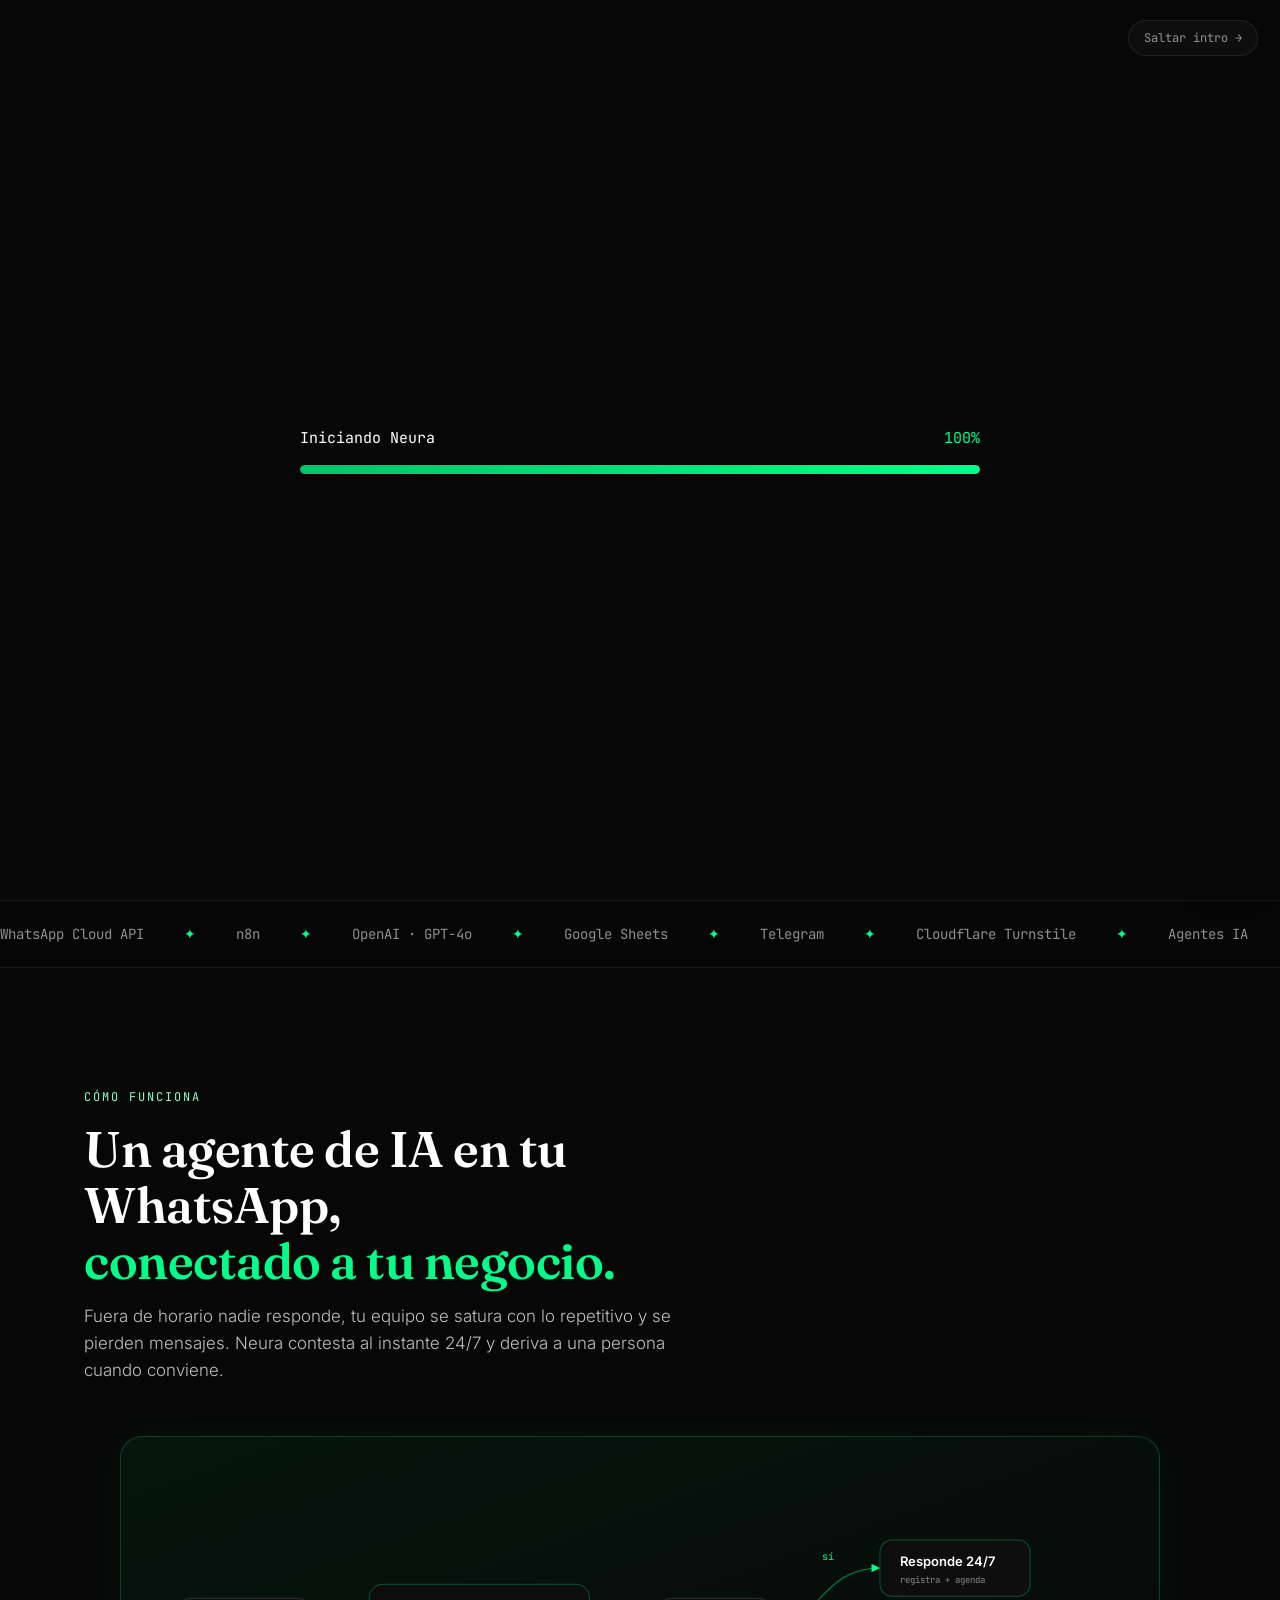
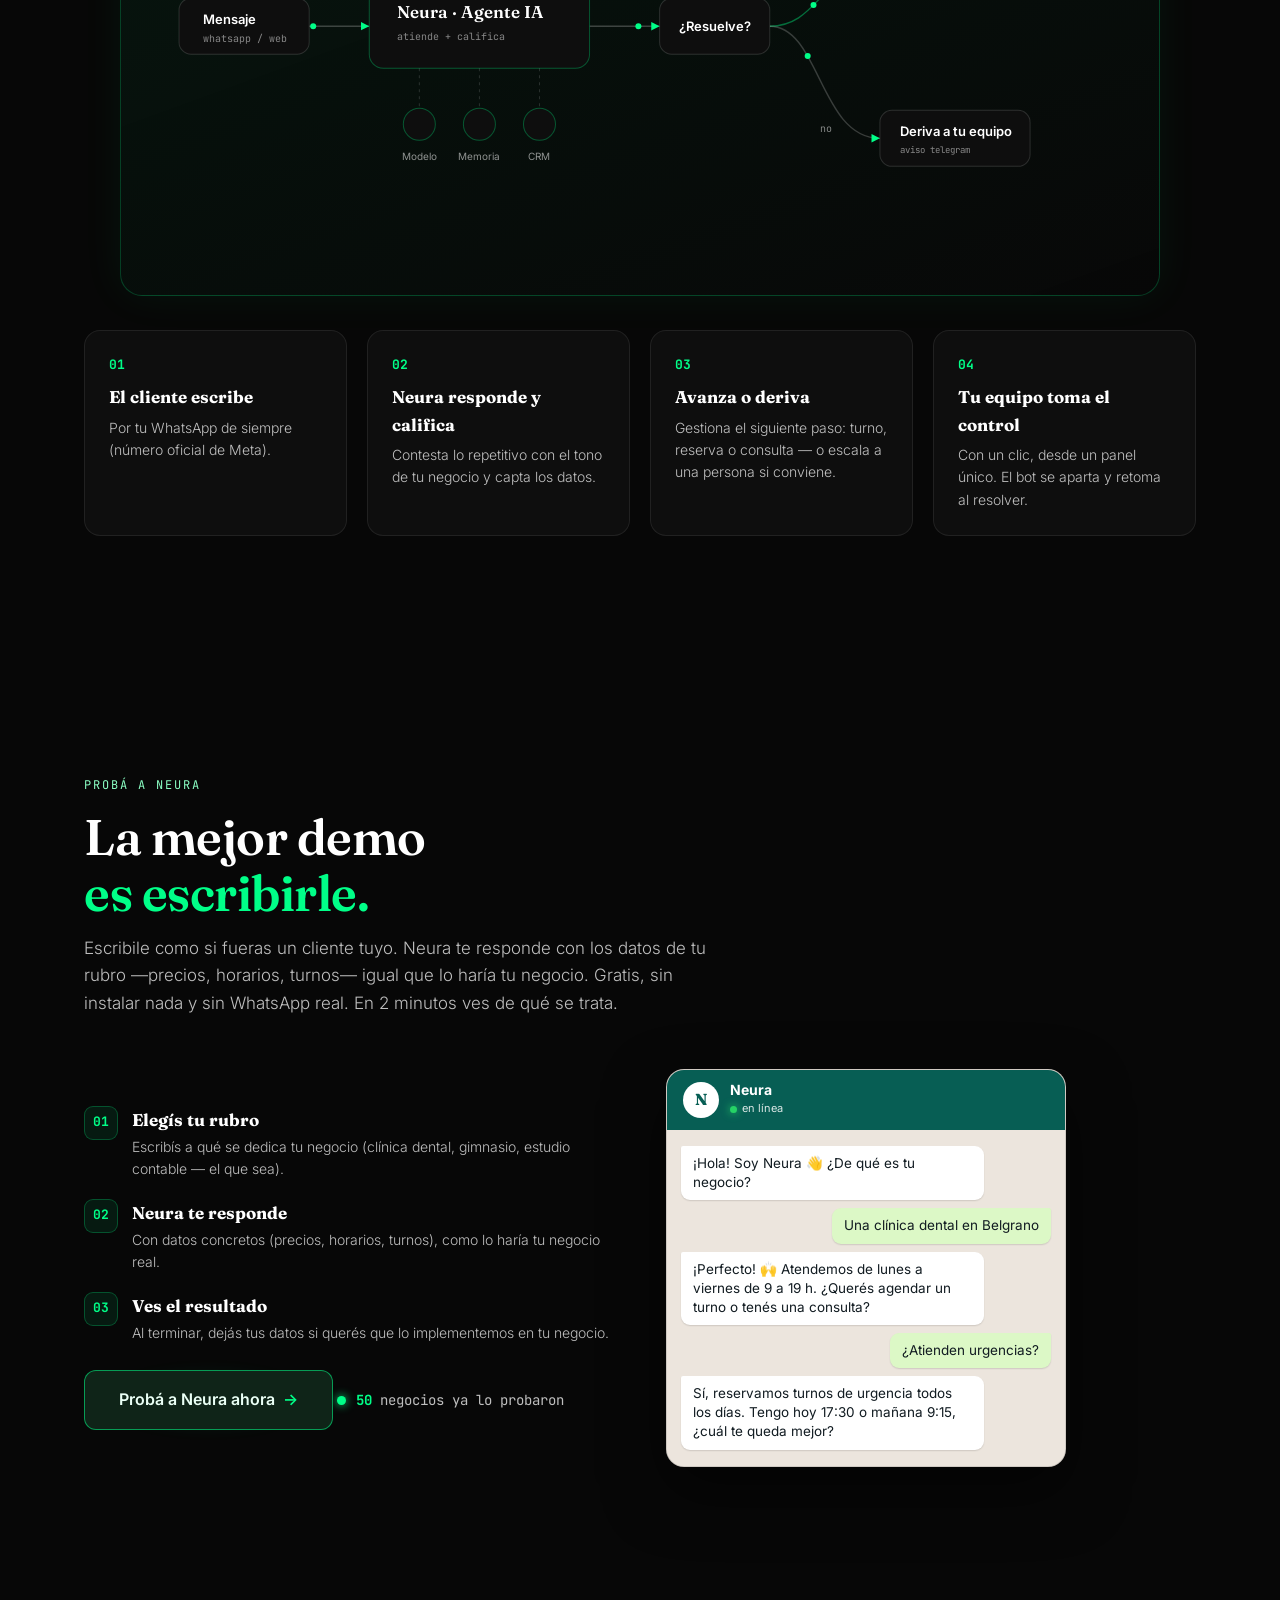
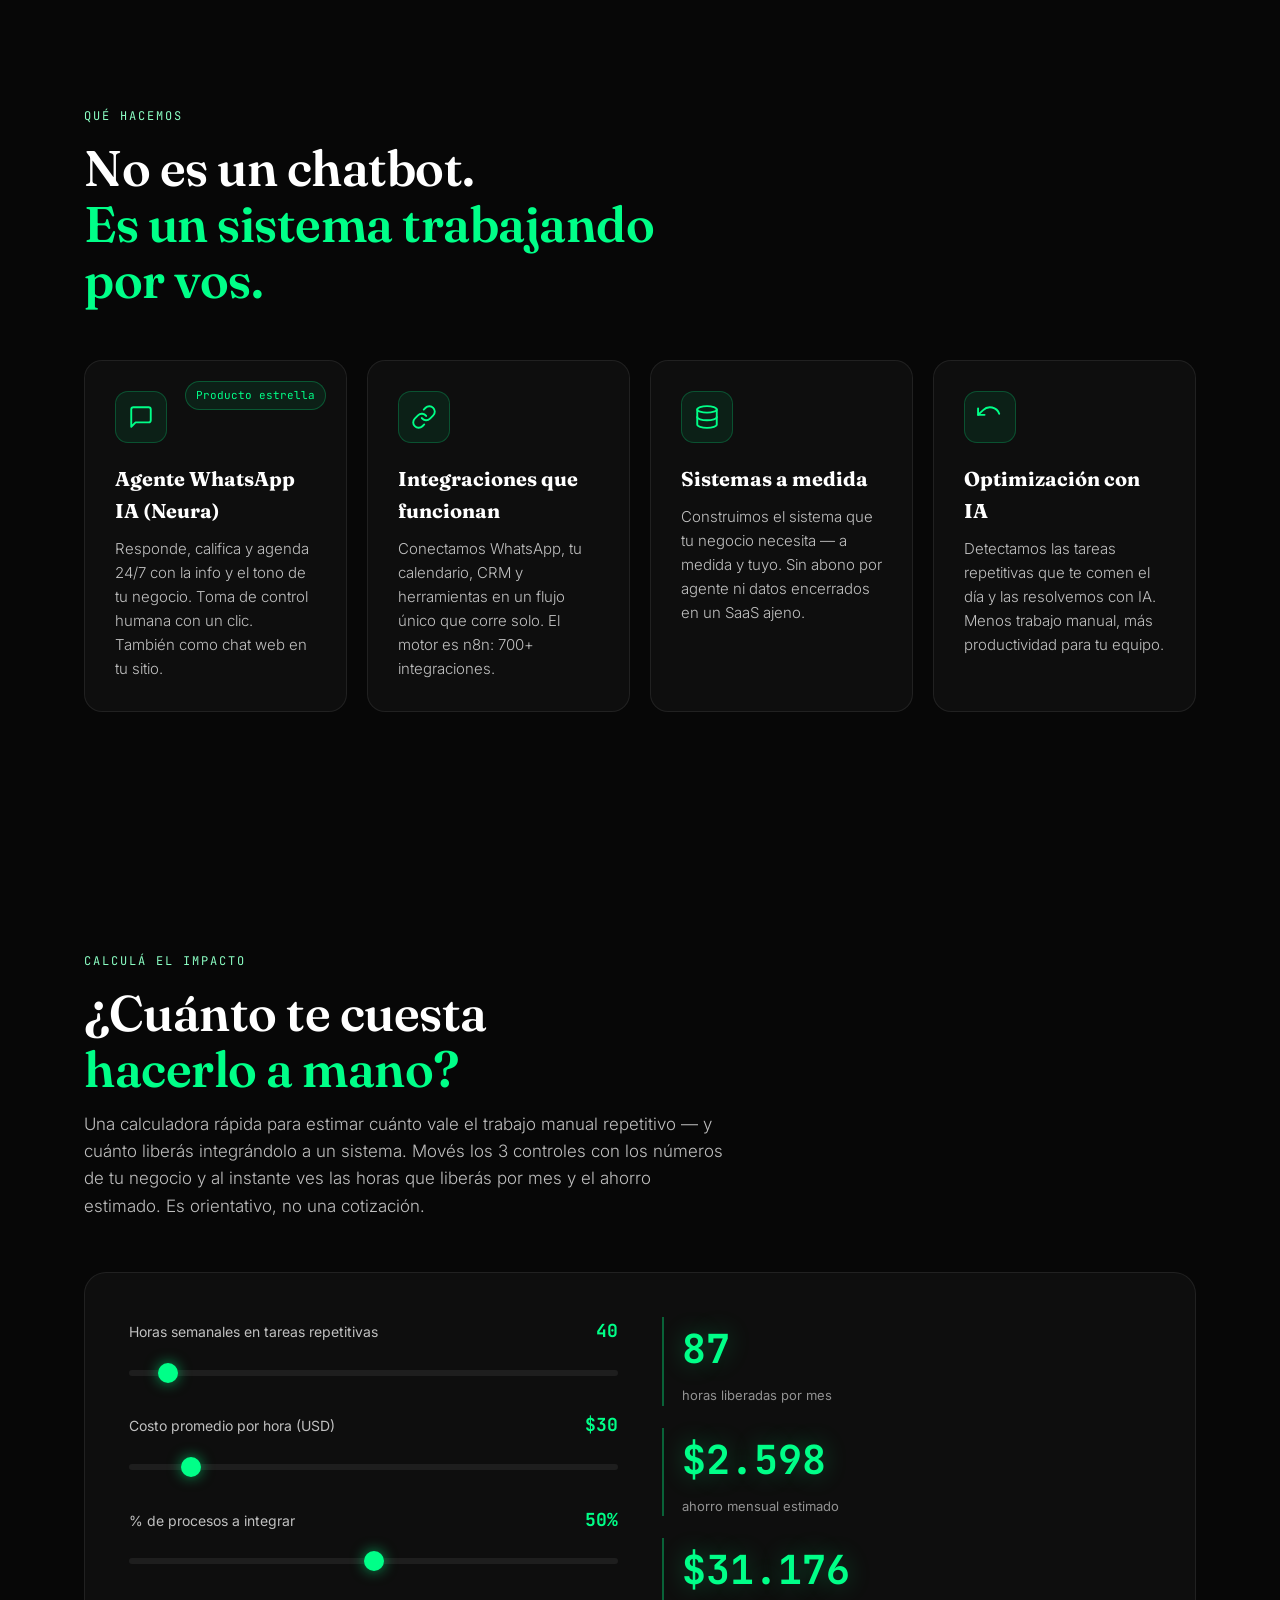
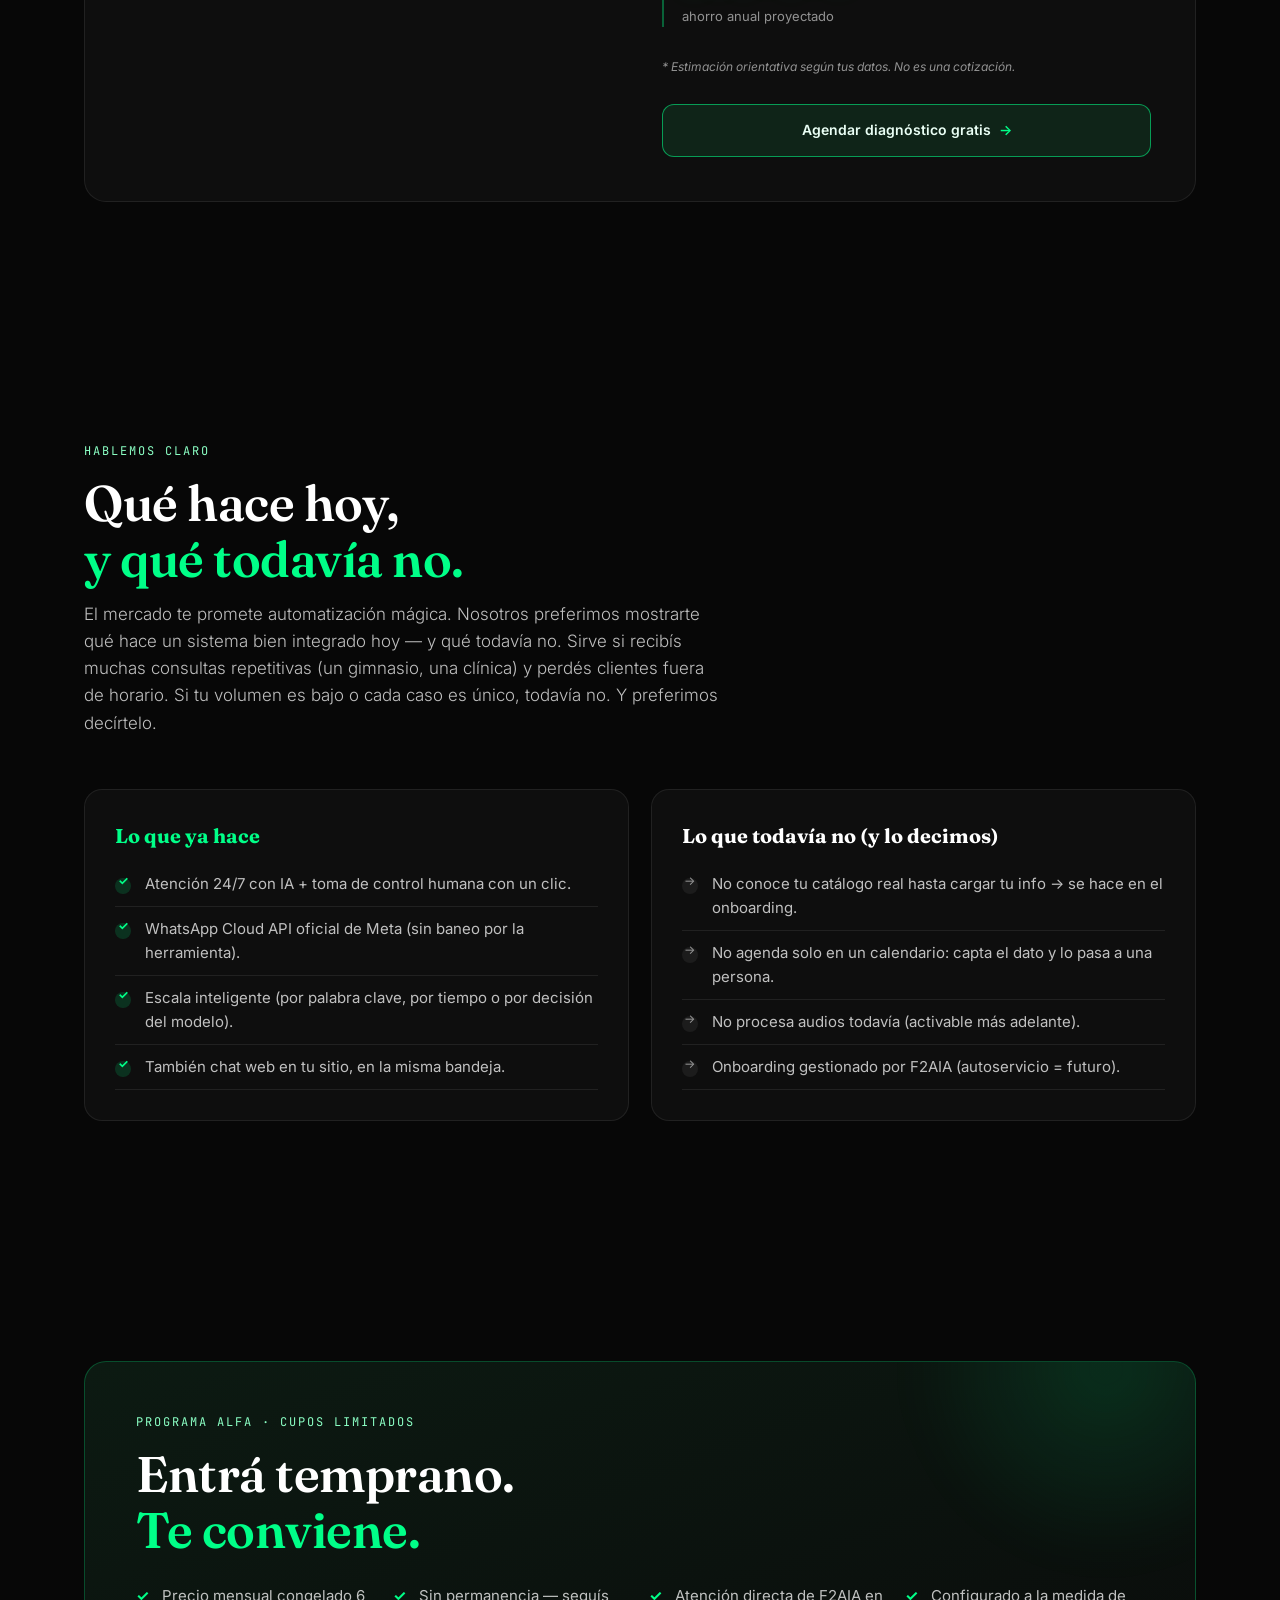
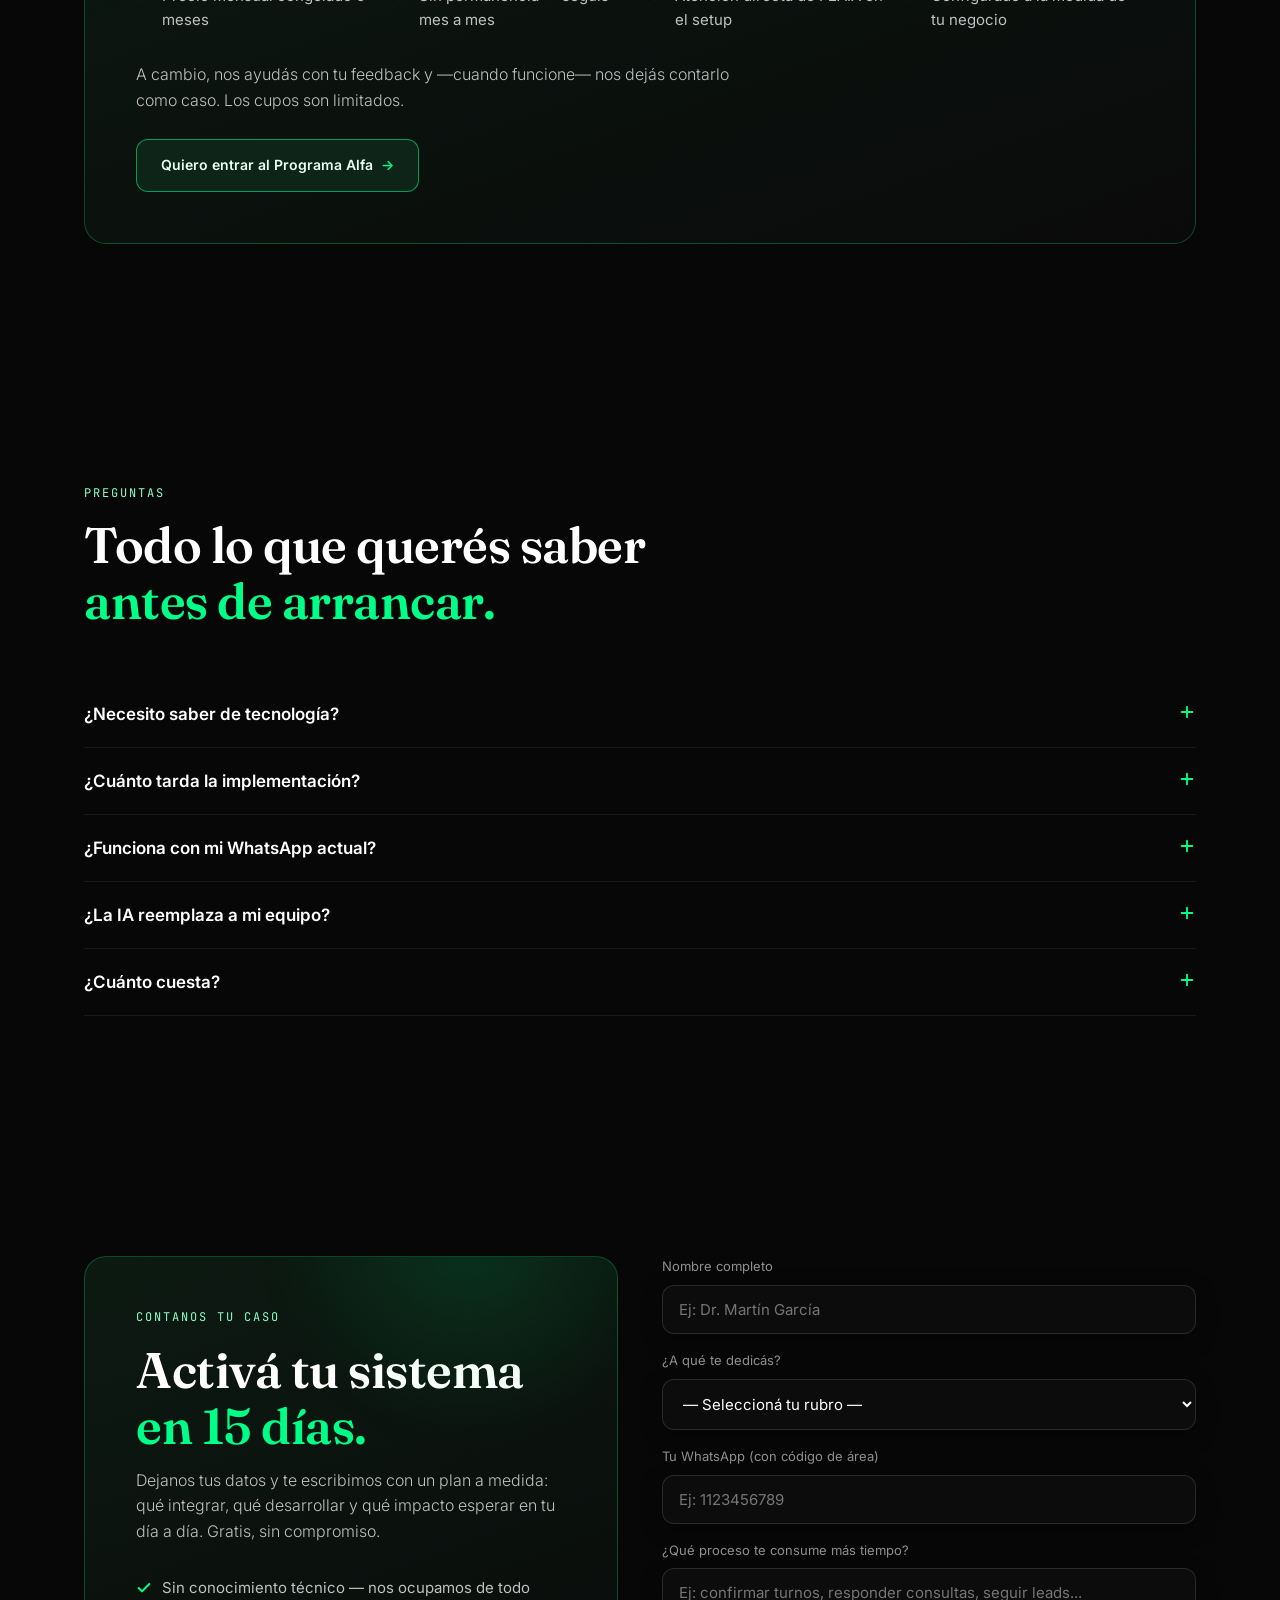
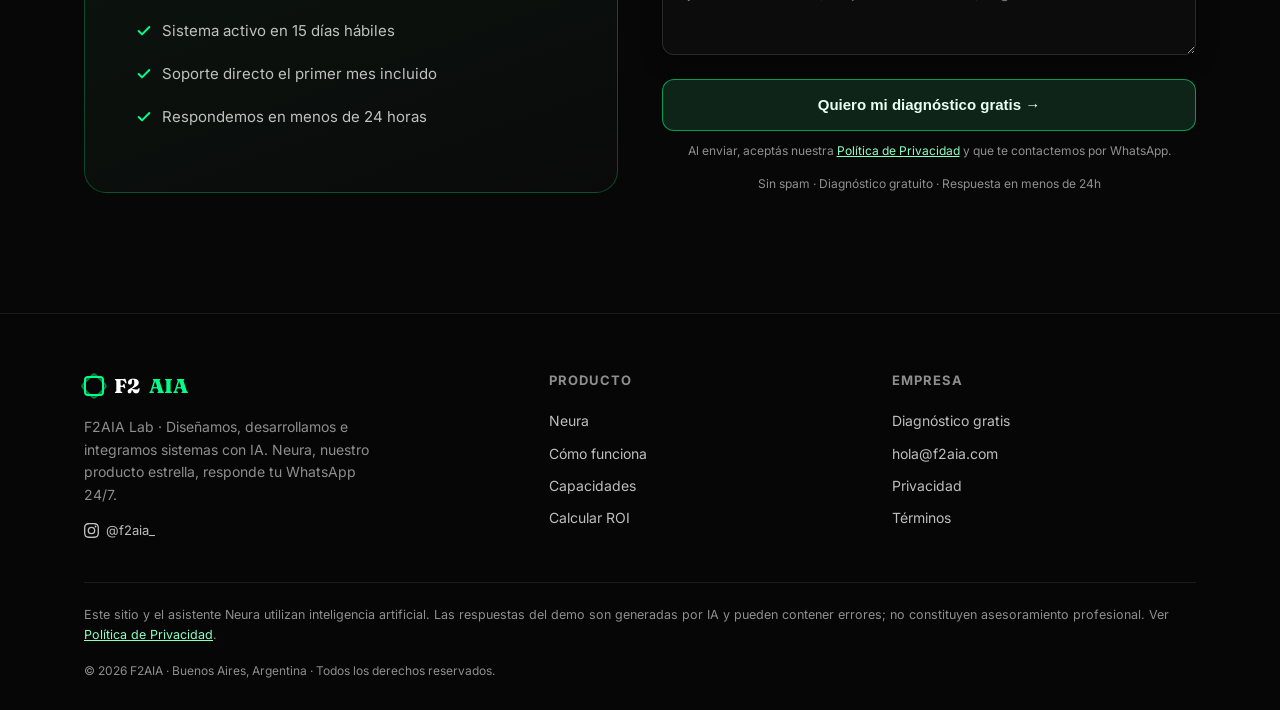
==== index.html @ d314d24a "Add site-wide OG image and wire it into all five pages - NEW og.png (1320x693, exact 1.91:1, 209 KB," ====
<!DOCTYPE html>
<html lang="es">
<head>
  <meta charset="UTF-8" />
  <meta name="viewport" content="width=device-width, initial-scale=1.0" />
  <title>F2AIA Lab — IA integrada, lo repetitivo resuelto | Neura · Buenos Aires</title>
  <meta name="description" content="Sistemas de IA a medida. Neura responde tu WhatsApp 24/7: resuelve consultas, coordina turnos y deriva a tu equipo cuando hace falta. Buenos Aires." />
  <meta name="robots" content="index, follow" />
  <link rel="canonical" href="https://www.f2aia.com/" />
  <link rel="icon" type="image/svg+xml" href="/favicon.svg" />
  <meta property="og:type" content="website" />
  <meta property="og:url" content="https://www.f2aia.com/" />
  <meta property="og:title" content="F2AIA Lab — IA integrada, lo repetitivo resuelto" />
  <meta property="og:description" content="Sistemas de IA a medida. Neura responde tu WhatsApp 24/7: resuelve consultas, coordina turnos y deriva a tu equipo cuando hace falta. Buenos Aires." />
  <meta property="og:locale" content="es_AR" />
  <meta property="og:site_name" content="F2AIA" />
  <meta property="og:image" content="https://f2aia.com/og.png" />
  <meta property="og:image:width" content="1320" />
  <meta property="og:image:height" content="693" />
  <meta property="og:image:alt" content="F2AIA Lab — IA integrada. Lo repetitivo, resuelto." />
  <meta name="twitter:card" content="summary_large_image" />
  <meta name="twitter:image" content="https://f2aia.com/og.png" />
  <script type="application/ld+json">
  {
    "@context": "https://schema.org",
    "@type": "LocalBusiness",
    "name": "F2AIA",
    "description": "Integración de IA para negocios. Producto: Neura, atención por WhatsApp con IA + toma de control humana.",
    "url": "https://www.f2aia.com/",
    "email": "hola@f2aia.com",
    "telephone": "+5491164858166",
    "address": { "@type": "PostalAddress", "addressLocality": "Buenos Aires", "addressRegion": "CABA", "addressCountry": "AR" },
    "sameAs": ["https://www.facebook.com/profile.php?id=61590053287826","https://www.instagram.com/f2aia_/"]
  }
  </script>
  <link rel="preconnect" href="https://fonts.googleapis.com" />
  <link rel="preconnect" href="https://fonts.gstatic.com" crossorigin />
  <link rel="stylesheet" href="https://fonts.googleapis.com/css2?family=Fraunces:opsz,wght@9..144,400;9..144,500;9..144,600;9..144,700&family=Inter:wght@300;400;500;600;700&family=JetBrains+Mono:wght@400;500;700&display=swap" />
  <style>
  :root{
    --bg:#070707; --panel:#0E0E0E; --panel-2:#141414;
    --green:#00FF88; --green-soft:#8BFFC4; --green-deep:#00c46a;
    --white:#fff; --text:rgba(255,255,255,.74); --muted:rgba(255,255,255,.55); --line:rgba(255,255,255,.08);
    --ease:cubic-bezier(.16,1,.3,1); --nav-h:66px; --max:1200px;
  }
  *{margin:0;padding:0;box-sizing:border-box}
  html{scroll-behavior:smooth}
  body{ font-family:'Inter',system-ui,sans-serif; color:var(--white); background:var(--bg); overflow-x:hidden; line-height:1.6 }
  a{color:inherit}
  img,svg{max-width:100%}
  .container{ width:100%; max-width:var(--max); margin:0 auto; padding:0 clamp(18px,4vw,44px) }
  .kicker{ font-family:'JetBrains Mono',monospace; font-size:12px; letter-spacing:2px; text-transform:uppercase; color:var(--green-soft); margin-bottom:14px }
  .green-text{ color:var(--green) }
  h2{ font-family:'Fraunces',Georgia,serif; font-weight:600; font-size:clamp(28px,4.4vw,50px); line-height:1.12; letter-spacing:-.5px }
  section{ position:relative; z-index:10; padding:clamp(72px,10vw,120px) 0 }

  /* ═══ FONDO FIJO (orbe de partículas) ═══ */
  .stage{ position:fixed; inset:0; z-index:0; pointer-events:none }
  #fx{ position:absolute; inset:0; width:100%; height:100%; display:block }
  .orb-name{ position:absolute; left:76%; top:34%; transform:translate(-50%,-50%);
    font-family:'Fraunces',Georgia,serif; font-weight:800; font-size:clamp(22px,3vw,40px); letter-spacing:8px;
    color:rgba(255,255,255,.10); opacity:0; transition:opacity 1s ease; user-select:none; text-shadow:0 0 30px rgba(0,255,136,.2) }
  .orb-name.flash{ opacity:1 }
  .veil{ position:absolute; inset:0; background:linear-gradient(90deg, rgba(7,7,7,.9) 0%, rgba(7,7,7,.5) 45%, rgba(7,7,7,.2) 75%, transparent 100%) }

  /* ═══ INTRO ═══ */
  .install{ position:fixed; z-index:60; inset:0; background:var(--bg); display:flex; flex-direction:column; align-items:center; justify-content:center; transition:opacity .7s ease }
  .code{ width:min(1560px,95vw); font-family:'JetBrains Mono',monospace; font-size:clamp(11px,1.05vw,16px); line-height:1.9; color:var(--green-soft); height:80vh; overflow:hidden;
    -webkit-mask-image:linear-gradient(180deg,transparent,#000 8%,#000 88%,transparent); mask-image:linear-gradient(180deg,transparent,#000 8%,#000 88%,transparent) }
  .code.hide{ display:none }
  .cl{ opacity:0; animation:tin .16s ease forwards; white-space:nowrap; overflow:hidden }
  @keyframes tin{ from{opacity:0} to{opacity:1} }
  .ok{color:var(--green)} .dim{color:rgba(255,255,255,.28)}
  .bar-wrap{ width:min(680px,90vw); display:none; flex-direction:column; gap:15px; text-align:center; font-family:'JetBrains Mono',monospace; font-size:15px; color:#fff }
  .bar-wrap.on{ display:flex }
  .bar-top{ display:flex; justify-content:space-between; align-items:center } .bar-top .pct{ color:var(--green) }
  .bar{ height:9px; border-radius:999px; background:#1a1a1a; overflow:hidden }
  .bar span{ display:block; height:100%; width:0; border-radius:999px; background:linear-gradient(90deg,#00c46a,var(--green)); box-shadow:0 0 16px rgba(0,255,136,.5); transition:width .12s linear }
  .diagram{ position:fixed; z-index:55; inset:0; opacity:0; transition:opacity .9s ease; pointer-events:none; filter:blur(3.2px) }
  .diagram svg{ width:100%; height:100% }
  .skip{ position:fixed; z-index:65; top:20px; right:22px; font-family:'JetBrains Mono',monospace; font-size:12px; color:var(--muted); background:var(--panel); border:1px solid var(--line); padding:9px 15px; border-radius:999px; cursor:pointer }
  .skip:hover{ color:var(--green); border-color:rgba(0,255,136,.4) }

  /* ═══ BOTONES ═══ */
  .btn{ position:relative; font-size:14px; font-weight:600; text-decoration:none; border-radius:12px; padding:14px 24px; cursor:pointer; display:inline-flex; align-items:center; justify-content:center; gap:8px; transition:transform .3s var(--ease), border-color .3s, background .3s; min-height:44px }
  .btn::before{ content:""; position:absolute; inset:-4px; z-index:-1; border-radius:16px; filter:blur(11px); opacity:.7; transition:opacity .3s }
  .btn:hover{ transform:translateY(-2px) } .btn:hover::before{ opacity:1 }
  .btn-primary{ background:#0f2418; color:#eafff5; border:1px solid rgba(0,255,136,.55) }
  .btn-primary::before{ background:radial-gradient(closest-side, rgba(0,255,136,.4), transparent 78%) }
  .btn-primary:hover{ background:#123a24; border-color:rgba(0,255,136,.85) } .btn-primary .ar{ color:var(--green) }
  .btn-ghost{ background:#1a1a1a; color:#fff; border:1px solid rgba(255,255,255,.2) }
  .btn-ghost::before{ background:radial-gradient(closest-side, rgba(255,255,255,.12), transparent 78%) }
  .btn-ghost:hover{ background:#242424; border-color:rgba(255,255,255,.34) }

  /* ═══ NAV (oculto durante la intro; aparece con el contenido) ═══ */
  .nav{ position:fixed; top:0; left:0; right:0; z-index:30; height:var(--nav-h); display:flex; align-items:center; opacity:0; pointer-events:none; transition:background .3s, backdrop-filter .3s, opacity .7s ease }
  .nav.ready{ opacity:1; pointer-events:auto }
  body.intro-lock{ overflow:hidden }
  .nav.scrolled{ background:rgba(7,7,7,.8); backdrop-filter:blur(10px); border-bottom:1px solid var(--line) }
  .nav-inner{ width:100%; max-width:var(--max); margin:0 auto; padding:0 clamp(18px,4vw,44px); display:flex; align-items:center; justify-content:space-between }
  .nav-logo{ display:flex; align-items:center; gap:10px; font-family:'Fraunces',Georgia,serif; font-weight:800; font-size:20px; text-decoration:none; letter-spacing:-.3px }
  .nav-logo .iso{ width:20px;height:20px;position:relative;display:inline-block }
  .nav-logo .iso::before,.nav-logo .iso::after{ content:"";position:absolute;inset:0;border:2px solid var(--green);border-radius:4px }
  .nav-logo .iso::after{ transform:rotate(45deg);opacity:.5 } .nav-logo span{ color:var(--green) }
  .nav-links{ display:flex; align-items:center; gap:6px; list-style:none }
  .nav-links a{ font-size:14px; color:#cfcfcf; text-decoration:none; padding:9px 14px; border-radius:10px; transition:.25s }
  .nav-links a:hover{ color:#fff; background:rgba(255,255,255,.05) } .nav-links a.hot{ color:var(--green) }
  .nav-burger{ display:none; flex-direction:column; gap:5px; background:none; border:0; cursor:pointer; padding:8px }
  .nav-burger span{ width:24px; height:2px; background:#fff; transition:.3s }
  .nav-mobile{ display:none }

  /* ═══ HERO ═══ */
  .hero{ min-height:100vh; display:flex; align-items:center; padding-top:var(--nav-h) }
  .hero-l{ max-width:720px; opacity:0; transform:translateY(14px); transition:opacity 1s ease, transform 1s var(--ease) }
  .hero-l.on{ opacity:1; transform:none }
  .eyebrow{ display:inline-flex; align-items:center; gap:9px; margin-bottom:22px; font-family:'JetBrains Mono',monospace; font-size:11px; letter-spacing:2px; text-transform:uppercase; color:var(--green-soft) }
  .eyebrow .d{ width:7px;height:7px;border-radius:50%;background:var(--green);box-shadow:0 0 10px var(--green);animation:pulse 1.8s ease-in-out infinite }
  @keyframes pulse{0%,100%{opacity:1;transform:scale(1)}50%{opacity:.4;transform:scale(.65)}}
  .hero h1{ font-family:'Fraunces',Georgia,serif; font-weight:600; font-size:clamp(52px,8.4vw,104px); line-height:1.0; letter-spacing:-2.5px }
  .hero h1 em{ font-style:normal; font-weight:600; font-size:.62em; line-height:1.12; letter-spacing:-1.5px; display:inline-block; margin-top:.12em; color:var(--green); text-shadow:0 0 30px rgba(0,255,136,.3) }
  .hero .sub{ font-size:clamp(16px,1.75vw,19px); color:var(--text); font-weight:300; max-width:44ch; margin:22px 0 32px }
  .hero .sub b{ color:#fff; font-weight:600 }
  .hero-ctas{ display:flex; gap:14px; flex-wrap:wrap; margin-bottom:40px }
  .stats{ display:flex; align-items:flex-start; flex-wrap:wrap }
  .stat{ padding:0 26px } .stat:first-child{ padding-left:0 } .stat + .stat{ border-left:1px solid var(--line) }
  .stat .n{ font-family:'Fraunces',Georgia,serif; font-weight:800; font-size:clamp(30px,4vw,44px); color:var(--green); line-height:1; text-shadow:0 0 26px rgba(0,255,136,.35) }
  .stat .n .u{ font-size:.5em; margin-left:2px; color:var(--green-soft) }
  .stat .l{ font-size:12.5px; color:var(--muted); margin-top:8px; line-height:1.35 }

  /* ═══ TICKER (marquesina) ═══ */
  .ticker{ z-index:10; position:relative; border-top:1px solid var(--line); border-bottom:1px solid var(--line); padding:20px 0; overflow:hidden; background:rgba(7,7,7,.6); white-space:nowrap }
  .ticker-track{ display:inline-flex; gap:40px; align-items:center; animation:scroll 26s linear infinite; font-family:'JetBrains Mono',monospace; font-size:14px; color:var(--muted) }
  .ticker-track .sep{ color:var(--green) }
  @keyframes scroll{ from{transform:translateX(0)} to{transform:translateX(-50%)} }

  /* ═══ REVEAL ═══ */
  .reveal{ opacity:0; transform:translateY(24px); transition:opacity .7s var(--ease), transform .7s var(--ease) }
  .reveal.is-visible{ opacity:1; transform:none }

  /* ═══ CARDS SÓLIDAS ═══ */
  .card{ position:relative; background:var(--panel); border:1px solid var(--line); border-radius:18px; padding:30px }
  .card::before{ content:""; position:absolute; inset:-1px; z-index:-1; border-radius:19px; background:radial-gradient(140px 90px at 25% 0%, rgba(0,255,136,.16), transparent 72%); filter:blur(14px); opacity:0; transition:opacity .35s }
  .card:hover::before{ opacity:1 }
  .card:hover{ border-color:rgba(0,255,136,.28) }
  .card .ic{ width:52px; height:52px; border-radius:13px; display:grid; place-items:center; background:rgba(0,255,136,.08); border:1px solid rgba(0,255,136,.22); color:var(--green); margin-bottom:20px }
  .card h3{ font-family:'Fraunces',Georgia,serif; font-weight:700; font-size:20px; margin-bottom:10px }
  .card p{ color:var(--text); font-size:15px; font-weight:300 }
  .sec-head{ max-width:640px; margin-bottom:52px }
  .sec-head p.lead{ color:var(--text); margin-top:14px; font-weight:300; font-size:17px }

  .grid-3{ display:grid; grid-template-columns:repeat(auto-fit,minmax(280px,1fr)); gap:22px }

  /* SOLUCIÓN / WORKFLOW */
  /* workflow transparente (se ve el fondo), horizontal desktop / vertical móvil */
  .flow-wrap{ padding:clamp(20px,3vw,40px); margin:0 auto; max-width:1040px; background:linear-gradient(160deg, rgba(0,255,136,.06), rgba(10,10,10,.30)); border:1px solid rgba(0,255,136,.22); border-radius:22px; position:relative; overflow:hidden; box-shadow:0 0 44px rgba(0,255,136,.06) }
  .flow-desktop{ width:100%; height:auto; display:block }
  .flow-mobile{ display:none; width:100%; max-width:340px; height:auto; margin:0 auto }
  @media(max-width:820px){ .flow-desktop{ display:none } .flow-mobile{ display:block } }
  .steps{ display:grid; grid-template-columns:repeat(auto-fit,minmax(220px,1fr)); gap:20px; margin-top:34px }
  .step{ background:var(--panel); border:1px solid var(--line); border-radius:16px; padding:24px; transition:border-color .3s, transform .3s }
  .step:hover{ border-color:rgba(0,255,136,.28); transform:translateY(-2px) }
  .step .sn{ font-family:'JetBrains Mono',monospace; color:var(--green); font-size:13px; font-weight:700 }
  .step h4{ font-family:'Fraunces',Georgia,serif; font-weight:700; font-size:17px; margin:8px 0 6px }
  .step p{ color:var(--text); font-size:14px; font-weight:300 }

  /* BENTO */
  .bento{ display:grid; grid-template-columns:repeat(4,1fr); gap:20px }
  .bento .card.wide{ grid-column:span 2 }
  .bento .tag{ position:absolute; top:20px; right:20px; font-family:'JetBrains Mono',monospace; font-size:11px; color:var(--green); background:rgba(0,255,136,.08); border:1px solid rgba(0,255,136,.25); padding:5px 10px; border-radius:999px }

  /* ROI */
  .roi-card{ background:var(--panel); border:1px solid var(--line); border-radius:22px; padding:clamp(24px,4vw,44px); display:grid; grid-template-columns:1fr 1fr; gap:44px }
  .roi-controls label{ display:block; margin-bottom:28px }
  .roi-controls .lab{ display:flex; justify-content:space-between; align-items:baseline; margin-bottom:12px; font-size:14px; color:var(--text) }
  .roi-controls .val{ font-family:'JetBrains Mono',monospace; color:var(--green); font-weight:700; font-size:18px }
  input[type=range]{ -webkit-appearance:none; appearance:none; width:100%; height:6px; border-radius:999px; background:#1e1e1e; outline:none }
  input[type=range]::-webkit-slider-thumb{ -webkit-appearance:none; width:20px; height:20px; border-radius:50%; background:var(--green); cursor:pointer; box-shadow:0 0 14px rgba(0,255,136,.6) }
  input[type=range]::-moz-range-thumb{ width:20px; height:20px; border:0; border-radius:50%; background:var(--green); cursor:pointer; box-shadow:0 0 14px rgba(0,255,136,.6) }
  .roi-out{ display:flex; flex-direction:column; justify-content:center; gap:22px }
  .roi-out .ro{ border-left:2px solid rgba(0,255,136,.35); padding-left:18px }
  .roi-out .ro .rn{ font-family:'JetBrains Mono',monospace; font-weight:700; font-size:clamp(26px,4vw,40px); color:var(--green); text-shadow:0 0 24px rgba(0,255,136,.3) }
  .roi-out .ro .rl{ color:var(--muted); font-size:13px; margin-top:4px }
  .roi-note{ font-size:12px; color:var(--muted); margin-top:8px; font-style:italic }

  /* DEMO INFO / EDUCATIVO / PRUEBA */
  .two-col{ display:grid; grid-template-columns:1fr 1fr; gap:22px }
  .list-check li, .list-cross li{ list-style:none; padding:10px 0 10px 30px; position:relative; color:var(--text); font-size:15px; border-bottom:1px solid var(--line) }
  .list-check li::before{ content:""; position:absolute; left:0; top:16px; width:16px; height:16px; border-radius:50%; background:rgba(0,255,136,.15); }
  .list-check li::after{ content:"✓"; position:absolute; left:3px; top:9px; color:var(--green); font-size:12px; font-weight:700 }
  .list-cross li::before{ content:""; position:absolute; left:0; top:16px; width:16px; height:16px; border-radius:50%; background:rgba(255,255,255,.06) }
  .list-cross li::after{ content:"→"; position:absolute; left:2px; top:9px; color:var(--muted); font-size:12px }

  .demo-live{ display:inline-flex; align-items:center; gap:10px; font-family:'JetBrains Mono',monospace; font-size:14px; color:var(--text); margin-top:8px }
  .demo-live .dot{ width:9px; height:9px; border-radius:50%; background:var(--green); box-shadow:0 0 10px var(--green); animation:pulse 2s ease-in-out infinite }
  .demo-live strong{ color:var(--green) } #dlc-num.dlc-bump{ animation:bump .5s ease }
  @keyframes bump{ 0%{transform:scale(1)} 40%{transform:scale(1.25)} 100%{transform:scale(1)} }

  /* Demo en 2 columnas */
  .demo-grid{ display:grid; grid-template-columns:1fr 1fr; gap:clamp(28px,4vw,56px); align-items:center }
  .demo-steps{ display:flex; flex-direction:column; gap:18px; margin-bottom:26px }
  .demo-step{ display:flex; gap:14px; align-items:flex-start }
  .demo-step .ds-n{ font-family:'JetBrains Mono',monospace; color:var(--green); font-weight:700; font-size:13px; background:rgba(0,255,136,.08); border:1px solid rgba(0,255,136,.25); width:34px; height:34px; border-radius:9px; display:grid; place-items:center; flex-shrink:0 }
  .demo-step h4{ font-family:'Fraunces',Georgia,serif; font-weight:700; font-size:17px; margin-bottom:3px }
  .demo-step p{ color:var(--text); font-size:14px; font-weight:300 }

  /* Mockup de chat del demo — estilo WhatsApp real (fondo claro) */
  .chatmock{ max-width:400px; margin:0; background:#ECE5DD; border:1px solid rgba(0,0,0,.12); border-radius:18px; overflow:hidden; position:relative; box-shadow:0 24px 60px rgba(0,0,0,.5) }
  .chatmock::before{ content:""; position:absolute; inset:-1px; z-index:-1; border-radius:19px; background:radial-gradient(220px 140px at 50% 0%, rgba(0,255,136,.24), transparent 72%); filter:blur(20px) }
  .cm-head{ display:flex; align-items:center; gap:11px; padding:12px 16px; background:#075E54 }
  .cm-av{ width:36px; height:36px; border-radius:50%; background:#fff; display:grid; place-items:center; color:#075E54; font-weight:800; font-family:'Fraunces',Georgia,serif; font-size:16px }
  .cm-who{ font-weight:700; font-size:14px; line-height:1.2; color:#fff }
  .cm-status{ font-size:11px; color:rgba(255,255,255,.85); display:flex; align-items:center; gap:5px; margin-top:2px }
  .cm-status .dot{ width:7px; height:7px; border-radius:50%; background:#25D366; box-shadow:0 0 8px #25D366 }
  .cm-body{ padding:16px 14px; display:flex; flex-direction:column; gap:8px; background:#ECE5DD }
  .cm-b{ max-width:82%; padding:8px 12px; border-radius:9px; font-size:13.5px; line-height:1.42; box-shadow:0 1px 1.5px rgba(0,0,0,.13) }
  .cm-in{ align-self:flex-start; background:#fff; color:#111b21; border-top-left-radius:2px }
  .cm-out{ align-self:flex-end; background:#DCF8C6; color:#111b21; border-top-right-radius:2px }

  /* ALFA */
  .alfa-card{ background:linear-gradient(160deg,#0c1a12,#0a0a0a); border:1px solid rgba(0,255,136,.25); border-radius:22px; padding:clamp(28px,4vw,52px); position:relative; overflow:hidden }
  .alfa-card::before{ content:""; position:absolute; top:-40%; right:-10%; width:400px; height:400px; background:radial-gradient(circle, rgba(0,255,136,.12), transparent 70%); filter:blur(20px) }
  .alfa-benefits{ display:grid; grid-template-columns:repeat(auto-fit,minmax(200px,1fr)); gap:18px; margin:26px 0 30px; position:relative }
  .alfa-benefits div{ padding-left:26px; position:relative; color:var(--text); font-size:15px }
  .alfa-benefits div::before{ content:"✓"; position:absolute; left:0; color:var(--green); font-weight:700 }

  /* FAQ */
  .faq-item{ border-bottom:1px solid var(--line) }
  .faq-btn{ width:100%; background:none; border:0; color:#fff; font-size:17px; font-weight:600; text-align:left; padding:22px 0; display:flex; justify-content:space-between; align-items:center; cursor:pointer; font-family:inherit }
  .faq-ic{ color:var(--green); transition:transform .3s; flex-shrink:0; margin-left:16px }
  .faq-item.open .faq-ic{ transform:rotate(45deg) }
  .faq-answer{ max-height:0; overflow:hidden; transition:max-height .35s ease }
  .faq-item.open .faq-answer{ max-height:260px }
  .faq-answer p{ color:var(--text); font-weight:300; padding-bottom:22px; max-width:70ch }

  /* FORM */
  .form-wrap{ display:grid; grid-template-columns:1fr 1fr; gap:44px; align-items:start }
  .form-copy .lead{ color:var(--text); margin:14px 0 24px; font-weight:300; font-size:16px }
  .form-benefits{ list-style:none }
  .form-benefits li{ display:flex; gap:10px; align-items:flex-start; padding:8px 0; color:var(--text); font-size:15px }
  .form-benefits .fb{ color:var(--green); flex-shrink:0; margin-top:3px }
  /* form: contenedor transparente, campos flotando sobre el fondo */
  .form-card{ background:transparent; border:none; padding:0 }
  .field-group{ margin-bottom:16px }
  .field-group label{ display:block; font-size:13px; color:var(--muted); margin-bottom:8px }
  .field-group input,.field-group select,.field-group textarea{ width:100%; background:rgba(16,16,16,.72); backdrop-filter:blur(8px); border:1px solid rgba(255,255,255,.12); border-radius:12px; padding:14px 16px; color:#fff; font-family:inherit; font-size:15px; transition:border-color .2s, box-shadow .2s; box-shadow:0 6px 20px rgba(0,0,0,.35) }
  .field-group input:focus,.field-group select:focus,.field-group textarea:focus{ outline:none; border-color:rgba(0,255,136,.5) }
  .btn-submit{ width:100%; position:relative; font-size:15px; font-weight:700; border-radius:12px; padding:16px; cursor:pointer; border:1px solid rgba(0,255,136,.55); background:#0f2418; color:#eafff5; min-height:52px; transition:background .3s }
  .btn-submit:hover{ background:#123a24 }
  .btn-sending,.btn-sent{ display:none } .btn-submit.is-sending .btn-label,.btn-submit.is-sent .btn-label{ display:none }
  .btn-submit.is-sending .btn-sending{ display:inline } .btn-submit.is-sent .btn-sent{ display:inline-flex; align-items:center; gap:8px; justify-content:center }
  .form-disclaimer{ font-size:12px; color:var(--muted); text-align:center; margin-top:14px }
  .form-consent{ font-size:12px; color:var(--muted); margin-top:10px; text-align:center } .form-consent a{ color:var(--green-soft) }

  /* FOOTER */
  footer{ position:relative; z-index:10; border-top:1px solid var(--line); background:rgba(7,7,7,.85); padding:56px 0 30px }
  .foot-grid{ display:grid; grid-template-columns:1.4fr 1fr 1fr; gap:40px; margin-bottom:36px }
  .foot-brand p{ color:var(--muted); font-size:14px; margin:14px 0; max-width:34ch }
  .foot-col h5{ font-size:13px; color:var(--muted); text-transform:uppercase; letter-spacing:1px; margin-bottom:14px }
  .foot-col a{ display:block; color:var(--text); text-decoration:none; font-size:14px; padding:5px 0 } .foot-col a:hover{ color:var(--green) }
  .ai-notice{ font-size:12.5px; color:var(--muted); border-top:1px solid var(--line); padding-top:22px; margin-bottom:16px; line-height:1.6 } .ai-notice a{ color:var(--green-soft) }
  .foot-bottom{ font-size:12px; color:var(--muted) }
  .soc a{ display:inline-flex; align-items:center; gap:7px; color:var(--text); text-decoration:none; font-size:13px; margin-right:16px } .soc a:hover{ color:var(--green) }

  /* WHATSAPP FAB */
  .wa-fab{ position:fixed; bottom:22px; right:22px; z-index:35; width:58px; height:58px; border-radius:50%; background:#25D366; color:#fff; display:grid; place-items:center; box-shadow:0 10px 30px rgba(0,0,0,.5); transition:transform .3s, box-shadow .3s }
  .wa-fab::after{ content:""; position:absolute; inset:0; border-radius:50%; animation:wa-pulse 2.2s ease-out infinite; pointer-events:none }
  @keyframes wa-pulse{ 0%{ box-shadow:0 0 0 0 rgba(37,211,102,.5) } 70%{ box-shadow:0 0 0 16px rgba(37,211,102,0) } 100%{ box-shadow:0 0 0 0 rgba(37,211,102,0) } }
  .wa-fab:hover{ transform:scale(1.08); box-shadow:0 10px 40px rgba(37,211,102,.45) }
  .wa-label{ position:absolute; right:70px; top:50%; transform:translateY(-50%) translateX(6px); background:#0E0E0E; color:#fff; border:1px solid var(--line); font-size:13px; padding:7px 12px; border-radius:10px; white-space:nowrap; opacity:0; pointer-events:none; transition:opacity .25s, transform .25s; box-shadow:0 8px 24px rgba(0,0,0,.4) }
  .wa-fab:hover .wa-label{ opacity:1; transform:translateY(-50%) translateX(0) }

  /* ═══ CURSOR custom (aro negro con borde verde que late) ═══ */
  .cursor-dot{ position:fixed; top:0; left:0; z-index:9999; pointer-events:none; will-change:transform }
  .cursor-dot .cur-ring{ width:26px; height:26px; margin:-13px 0 0 -13px; border-radius:50%; background:rgba(7,7,7,.5); border:1.5px solid rgba(0,255,136,.6); box-shadow:0 0 12px rgba(0,255,136,.35); transition:transform .18s ease, background .2s; animation:cur-beat 1.6s ease-in-out infinite }
  .cursor-dot.cur-hover .cur-ring{ transform:scale(1.7); background:rgba(0,255,136,.14) }
  @keyframes cur-beat{ 0%,100%{ box-shadow:0 0 10px rgba(0,255,136,.30); border-color:rgba(0,255,136,.5) } 50%{ box-shadow:0 0 20px rgba(0,255,136,.6); border-color:rgba(0,255,136,.95) } }
  html.has-cursor, html.has-cursor *{ cursor:none }
  .cursor-arrow{ position:fixed; top:0; left:0; z-index:10000; pointer-events:none; will-change:transform; animation:cur-arrow-beat 1.6s ease-in-out infinite }
  @keyframes cur-arrow-beat{ 0%,100%{ filter:drop-shadow(0 0 3px rgba(0,255,136,.35)) } 50%{ filter:drop-shadow(0 0 9px rgba(0,255,136,.85)) } }

  /* ═══ RESPONSIVE ═══ */
  @media (max-width:900px){
    .roi-card{ grid-template-columns:1fr } .form-wrap{ grid-template-columns:1fr } .two-col{ grid-template-columns:1fr }
    .bento{ grid-template-columns:1fr 1fr } .bento .card.wide{ grid-column:span 2 }
    .foot-grid{ grid-template-columns:1fr 1fr }
  }
  @media (max-width:820px){
    .nav-links{ display:none } .nav-burger{ display:flex }
    .nav.open .nav-mobile{ display:flex; flex-direction:column; gap:4px; position:absolute; top:var(--nav-h); left:0; right:0; background:rgba(10,10,10,.97); backdrop-filter:blur(12px); border-bottom:1px solid var(--line); padding:14px 18px }
    .nav.open .nav-mobile a{ color:#fff; text-decoration:none; padding:12px; border-radius:10px; font-size:16px } .nav.open .nav-mobile a:hover{ background:rgba(255,255,255,.05) }
    .nav.open .nav-burger span:nth-child(1){ transform:translateY(7px) rotate(45deg) }
    .nav.open .nav-burger span:nth-child(2){ opacity:0 }
    .nav.open .nav-burger span:nth-child(3){ transform:translateY(-7px) rotate(-45deg) }
    .orb-name{ left:50%; top:22%; font-size:clamp(22px,6.5vw,38px); color:rgba(255,255,255,.11) }
    .veil{ background:linear-gradient(180deg, rgba(7,7,7,.3) 0%, rgba(7,7,7,.55) 32%, rgba(7,7,7,.95) 62%) }
    .hero{ align-items:flex-start } .hero-l{ padding-top:34vh }
    .hero h1{ font-size:clamp(38px,10vw,62px); line-height:1.03; letter-spacing:-1px }
    h2{ font-size:clamp(25px,7vw,38px); line-height:1.16; letter-spacing:-.3px }
    .sec-head{ margin-bottom:36px } .sec-head p.lead{ font-size:15px }
    section{ padding:64px 0 }
    .hero-ctas{ flex-direction:column } .hero-ctas .btn{ width:100% }
    .stats{ display:grid; grid-template-columns:1fr 1fr; gap:24px 18px } .stat{ padding:0; border:none!important }
    .code{ height:64vh; font-size:10px; line-height:1.7 }
    .bento{ grid-template-columns:1fr } .bento .card.wide{ grid-column:span 1 } .foot-grid{ grid-template-columns:1fr }
    .demo-grid{ grid-template-columns:1fr } .chatmock{ margin:0 auto }
  }
  @media (prefers-reduced-motion:reduce){ *{animation-duration:.01ms!important; transition-duration:.01ms!important} }
  </style>
</head>
<body>

  <!-- FONDO FIJO -->
  <div class="stage" aria-hidden="true">
    <canvas id="fx"></canvas>
    <div class="veil"></div>
    <div class="orb-name" id="orbname">NEURA</div>
  </div>

  <!-- INTRO -->
  <div class="diagram" id="diagram" aria-hidden="true"><svg id="dgsvg" viewBox="0 0 1440 520" preserveAspectRatio="xMidYMid meet"></svg></div>
  <div class="install" id="install" aria-hidden="true">
    <div class="code" id="code"></div>
    <div class="bar-wrap" id="barwrap"><div class="bar-top"><span>Iniciando Neura</span><span class="pct" id="pct">0%</span></div><div class="bar"><span id="barfill"></span></div></div>
  </div>
  <button class="skip" id="skip">Saltar intro →</button>

  <!-- NAV -->
  <nav class="nav" id="nav">
    <div class="nav-inner">
      <a href="#" class="nav-logo"><span class="iso"></span>F2<span>AIA</span></a>
      <ul class="nav-links" role="list">
        <li><a href="#servicios">Qué hacemos</a></li>
        <li><a href="#neura" class="hot">Neura</a></li>
        <li><a href="#roi">Calcular ROI</a></li>
        <li><a href="#como-funciona">Cómo funciona</a></li>
        <li><a href="https://f2aia.com/diagnostico/" class="btn btn-primary">Diagnóstico gratis</a></li>
      </ul>
      <button class="nav-burger" aria-label="Abrir menú" aria-expanded="false" aria-controls="nav-mobile"><span></span><span></span><span></span></button>
    </div>
    <div class="nav-mobile" id="nav-mobile" aria-hidden="true">
      <a href="#servicios">Qué hacemos</a>
      <a href="#neura">Neura</a>
      <a href="#roi">Calcular ROI</a>
      <a href="#como-funciona">Cómo funciona</a>
      <a href="https://f2aia.com/diagnostico/">Diagnóstico gratis</a>
    </div>
  </nav>

  <!-- HERO -->
  <section class="hero" id="hero" aria-label="Portada">
    <div class="container">
      <div class="hero-l" id="hero-l">
        <div class="eyebrow"><span class="d"></span> F2AIA Lab · Integración de IA · Buenos Aires</div>
        <h1>IA integrada.<br><em>Lo repetitivo, resuelto.</em></h1>
        <p class="sub">Sistemas de IA a medida: atención, coordinación de turnos y seguimiento de consultas. Empezá por <b>Neura</b>: responde tu WhatsApp <b>24/7</b> y sabe cuándo pasar la conversación a tu equipo.</p>
        <div class="hero-ctas">
          <a href="https://f2aia.com/demo" class="btn btn-primary">Probá a Neura <span class="ar">→</span></a>
          <a href="https://f2aia.com/diagnostico/" class="btn btn-ghost">Diagnóstico gratis</a>
        </div>
        <div class="stats">
          <div class="stat"><div class="n"><span class="count-up" data-target="24">0</span><span class="u">H</span></div><div class="l">atención sin<br>interrupciones</div></div>
          <div class="stat"><div class="n"><span class="count-up" data-target="15">0</span><span class="u">D</span></div><div class="l">de idea a<br>sistema activo</div></div>
          <div class="stat"><div class="n"><span class="count-up" data-target="700">0</span><span class="u">+</span></div><div class="l">integraciones<br>posibles (n8n)</div></div>
          <div class="stat"><div class="n"><span class="count-up" data-target="0">0</span></div><div class="l">abono por<br>agente</div></div>
        </div>
      </div>
    </div>
  </section>

  <!-- TICKER (marquesina) -->
  <div class="ticker" aria-hidden="true"><div class="ticker-track">
    <span>WhatsApp Cloud API</span><span class="sep">✦</span><span>n8n</span><span class="sep">✦</span><span>OpenAI · GPT-4o</span><span class="sep">✦</span><span>Google Sheets</span><span class="sep">✦</span><span>Telegram</span><span class="sep">✦</span><span>Cloudflare Turnstile</span><span class="sep">✦</span><span>Agentes IA</span><span class="sep">✦</span>
    <span>WhatsApp Cloud API</span><span class="sep">✦</span><span>n8n</span><span class="sep">✦</span><span>OpenAI · GPT-4o</span><span class="sep">✦</span><span>Google Sheets</span><span class="sep">✦</span><span>Telegram</span><span class="sep">✦</span><span>Cloudflare Turnstile</span><span class="sep">✦</span><span>Agentes IA</span><span class="sep">✦</span>
  </div></div>

  <!-- SOLUCIÓN / CÓMO FUNCIONA (absorbe el problema) -->
  <section id="como-funciona" aria-label="Cómo funciona Neura">
    <div class="container">
      <div class="sec-head reveal"><p class="kicker">Cómo funciona</p><h2>Un agente de IA en tu WhatsApp,<br><span class="green-text">conectado a tu negocio.</span></h2><p class="lead">Fuera de horario nadie responde, tu equipo se satura con lo repetitivo y se pierden mensajes. Neura contesta al instante 24/7 y deriva a una persona cuando conviene.</p></div>
      <div class="flow-wrap reveal">
        <!-- DESKTOP: horizontal -->
        <svg class="flow-desktop" viewBox="0 0 960 380" preserveAspectRatio="xMidYMid meet" role="img" aria-label="Flujo n8n: mensaje entrante, agente Neura con modelo/memoria/herramientas, decisión, responde o deriva">
          <defs><marker id="ahd" markerWidth="8" markerHeight="8" refX="6" refY="3" orient="auto"><path d="M0 0 L6 3 L0 6 Z" fill="#00FF88"/></marker></defs>
          <path id="c1" d="M150 150 H210" fill="none" stroke="rgba(255,255,255,.22)" stroke-width="1.4" marker-end="url(#ahd)"/>
          <path id="c2" d="M430 150 H500" fill="none" stroke="rgba(255,255,255,.22)" stroke-width="1.4" marker-end="url(#ahd)"/>
          <path id="c3" d="M610 150 C 660 150,660 92,720 92" fill="none" stroke="rgba(0,255,136,.4)" stroke-width="1.4" marker-end="url(#ahd)"/>
          <path id="c4" d="M610 150 C 660 150,660 262,720 262" fill="none" stroke="rgba(255,255,255,.2)" stroke-width="1.4" marker-end="url(#ahd)"/>
          <circle r="3" fill="#00FF88"><animateMotion dur="2s" repeatCount="indefinite"><mpath href="#c1"/></animateMotion></circle>
          <circle r="3" fill="#00FF88"><animateMotion dur="2.2s" repeatCount="indefinite" begin="0.4s"><mpath href="#c2"/></animateMotion></circle>
          <circle r="3" fill="#00FF88"><animateMotion dur="2.4s" repeatCount="indefinite" begin="0.8s"><mpath href="#c3"/></animateMotion></circle>
          <circle r="3" fill="#00FF88"><animateMotion dur="2.4s" repeatCount="indefinite" begin="1s"><mpath href="#c4"/></animateMotion></circle>
          <g><rect x="20" y="122" width="130" height="56" rx="12" fill="#0E0E0E" stroke="rgba(255,255,255,.14)"/><text x="44" y="148" fill="#fff" font-family="Inter" font-size="13" font-weight="600">Mensaje</text><text x="44" y="166" fill="rgba(255,255,255,.5)" font-family="JetBrains Mono" font-size="10">whatsapp / web</text></g>
          <g><rect x="210" y="108" width="220" height="84" rx="14" fill="#0E0E0E" stroke="rgba(0,255,136,.3)"/><text x="238" y="142" fill="#fff" font-family="Fraunces" font-size="17" font-weight="600">Neura · Agente IA</text><text x="238" y="164" fill="rgba(255,255,255,.5)" font-family="JetBrains Mono" font-size="10">atiende + califica</text></g>
          <path d="M260 192 V232" stroke="rgba(255,255,255,.14)" stroke-width="1" stroke-dasharray="3 4"/><path d="M320 192 V232" stroke="rgba(255,255,255,.14)" stroke-width="1" stroke-dasharray="3 4"/><path d="M380 192 V232" stroke="rgba(255,255,255,.14)" stroke-width="1" stroke-dasharray="3 4"/>
          <g><circle cx="260" cy="248" r="16" fill="#0E0E0E" stroke="rgba(0,255,136,.3)"/><text x="260" y="284" text-anchor="middle" fill="rgba(255,255,255,.55)" font-family="Inter" font-size="10">Modelo</text></g>
          <g><circle cx="320" cy="248" r="16" fill="#0E0E0E" stroke="rgba(0,255,136,.3)"/><text x="320" y="284" text-anchor="middle" fill="rgba(255,255,255,.55)" font-family="Inter" font-size="10">Memoria</text></g>
          <g><circle cx="380" cy="248" r="16" fill="#0E0E0E" stroke="rgba(0,255,136,.3)"/><text x="380" y="284" text-anchor="middle" fill="rgba(255,255,255,.55)" font-family="Inter" font-size="10">CRM</text></g>
          <g><rect x="500" y="122" width="110" height="56" rx="12" fill="#0E0E0E" stroke="rgba(255,255,255,.14)"/><text x="555" y="155" text-anchor="middle" fill="#fff" font-family="Inter" font-size="13" font-weight="600">¿Resuelve?</text></g>
          <g><rect x="720" y="64" width="150" height="56" rx="12" fill="#0E0E0E" stroke="rgba(0,255,136,.3)"/><text x="740" y="90" fill="#fff" font-family="Inter" font-size="13" font-weight="600">Responde 24/7</text><text x="740" y="107" fill="rgba(255,255,255,.5)" font-family="JetBrains Mono" font-size="9">registra + agenda</text></g>
          <g><rect x="720" y="234" width="150" height="56" rx="12" fill="#0E0E0E" stroke="rgba(255,255,255,.14)"/><text x="740" y="260" fill="#fff" font-family="Inter" font-size="13" font-weight="600">Deriva a tu equipo</text><text x="740" y="277" fill="rgba(255,255,255,.5)" font-family="JetBrains Mono" font-size="9">aviso telegram</text></g>
          <text x="662" y="84" fill="#00FF88" font-family="JetBrains Mono" font-size="10">sí</text>
          <text x="660" y="256" fill="rgba(255,255,255,.5)" font-family="JetBrains Mono" font-size="10">no</text>
        </svg>
        <!-- MÓVIL: vertical -->
        <svg class="flow-mobile" viewBox="0 0 360 560" preserveAspectRatio="xMidYMid meet" role="img" aria-label="Flujo vertical n8n: mensaje entrante, agente Neura con modelo/memoria/CRM, decisión, responde o deriva">
          <defs><marker id="ahm" markerWidth="8" markerHeight="8" refX="6" refY="3" orient="auto"><path d="M0 0 L6 3 L0 6 Z" fill="#00FF88"/></marker></defs>
          <path id="mm1" d="M180 78 V140" fill="none" stroke="rgba(255,255,255,.22)" stroke-width="1.4" marker-end="url(#ahm)"/>
          <path id="mm2" d="M180 310 V356" fill="none" stroke="rgba(255,255,255,.22)" stroke-width="1.4" marker-end="url(#ahm)"/>
          <path id="mm3" d="M180 412 C 180 436,96 424,96 460" fill="none" stroke="rgba(0,255,136,.4)" stroke-width="1.4" marker-end="url(#ahm)"/>
          <path id="mm4" d="M180 412 C 180 436,266 424,266 460" fill="none" stroke="rgba(255,255,255,.2)" stroke-width="1.4" marker-end="url(#ahm)"/>
          <circle r="3" fill="#00FF88"><animateMotion dur="2s" repeatCount="indefinite"><mpath href="#mm1"/></animateMotion></circle>
          <circle r="3" fill="#00FF88"><animateMotion dur="2.2s" repeatCount="indefinite" begin="0.4s"><mpath href="#mm2"/></animateMotion></circle>
          <circle r="3" fill="#00FF88"><animateMotion dur="2.4s" repeatCount="indefinite" begin="0.8s"><mpath href="#mm3"/></animateMotion></circle>
          <circle r="3" fill="#00FF88"><animateMotion dur="2.4s" repeatCount="indefinite" begin="1s"><mpath href="#mm4"/></animateMotion></circle>
          <g><rect x="110" y="24" width="140" height="54" rx="12" fill="#0E0E0E" stroke="rgba(255,255,255,.14)"/><text x="180" y="47" text-anchor="middle" fill="#fff" font-family="Inter" font-size="13" font-weight="600">Mensaje</text><text x="180" y="65" text-anchor="middle" fill="rgba(255,255,255,.5)" font-family="JetBrains Mono" font-size="10">whatsapp / web</text></g>
          <g><rect x="80" y="140" width="200" height="80" rx="14" fill="#0E0E0E" stroke="rgba(0,255,136,.3)"/><text x="180" y="170" text-anchor="middle" fill="#fff" font-family="Fraunces" font-size="15" font-weight="600">Neura · Agente IA</text><text x="180" y="190" text-anchor="middle" fill="rgba(255,255,255,.5)" font-family="JetBrains Mono" font-size="10">atiende + califica</text></g>
          <path d="M130 220 V250" stroke="rgba(255,255,255,.14)" stroke-width="1" stroke-dasharray="3 4"/><path d="M180 220 V250" stroke="rgba(255,255,255,.14)" stroke-width="1" stroke-dasharray="3 4"/><path d="M230 220 V250" stroke="rgba(255,255,255,.14)" stroke-width="1" stroke-dasharray="3 4"/>
          <g><circle cx="130" cy="265" r="15" fill="#0E0E0E" stroke="rgba(0,255,136,.3)"/><text x="130" y="298" text-anchor="middle" fill="rgba(255,255,255,.55)" font-family="Inter" font-size="9">Modelo</text></g>
          <g><circle cx="180" cy="265" r="15" fill="#0E0E0E" stroke="rgba(0,255,136,.3)"/><text x="180" y="298" text-anchor="middle" fill="rgba(255,255,255,.55)" font-family="Inter" font-size="9">Memoria</text></g>
          <g><circle cx="230" cy="265" r="15" fill="#0E0E0E" stroke="rgba(0,255,136,.3)"/><text x="230" y="298" text-anchor="middle" fill="rgba(255,255,255,.55)" font-family="Inter" font-size="9">CRM</text></g>
          <g><rect x="118" y="356" width="124" height="56" rx="12" fill="#0E0E0E" stroke="rgba(255,255,255,.14)"/><text x="180" y="389" text-anchor="middle" fill="#fff" font-family="Inter" font-size="13" font-weight="600">¿Resuelve?</text></g>
          <g><rect x="26" y="460" width="140" height="64" rx="12" fill="#0E0E0E" stroke="rgba(0,255,136,.3)"/><text x="96" y="488" text-anchor="middle" fill="#fff" font-family="Inter" font-size="13" font-weight="600">Responde 24/7</text><text x="96" y="507" text-anchor="middle" fill="rgba(255,255,255,.5)" font-family="JetBrains Mono" font-size="9">registra + agenda</text></g>
          <g><rect x="196" y="460" width="140" height="64" rx="12" fill="#0E0E0E" stroke="rgba(255,255,255,.14)"/><text x="266" y="482" text-anchor="middle" fill="#fff" font-family="Inter" font-size="13" font-weight="600">Deriva a</text><text x="266" y="498" text-anchor="middle" fill="#fff" font-family="Inter" font-size="13" font-weight="600">tu equipo</text><text x="266" y="515" text-anchor="middle" fill="rgba(255,255,255,.5)" font-family="JetBrains Mono" font-size="8">aviso telegram</text></g>
          <text x="118" y="440" fill="#00FF88" font-family="JetBrains Mono" font-size="10">sí</text>
          <text x="238" y="440" fill="rgba(255,255,255,.5)" font-family="JetBrains Mono" font-size="10">no</text>
        </svg>
      </div>
      <div class="steps">
        <div class="step reveal"><div class="sn">01</div><h4>El cliente escribe</h4><p>Por tu WhatsApp de siempre (número oficial de Meta).</p></div>
        <div class="step reveal"><div class="sn">02</div><h4>Neura responde y califica</h4><p>Contesta lo repetitivo con el tono de tu negocio y capta los datos.</p></div>
        <div class="step reveal"><div class="sn">03</div><h4>Avanza o deriva</h4><p>Gestiona el siguiente paso: turno, reserva o consulta — o escala a una persona si conviene.</p></div>
        <div class="step reveal"><div class="sn">04</div><h4>Tu equipo toma el control</h4><p>Con un clic, desde un panel único. El bot se aparta y retoma al resolver.</p></div>
      </div>
    </div>
  </section>

  <!-- DEMO INFO (movida a 3.ª posición) -->
  <section id="neura" aria-label="Probá a Neura">
    <div class="container">
      <div class="sec-head reveal"><p class="kicker">Probá a Neura</p><h2>La mejor demo<br><span class="green-text">es escribirle.</span></h2><p class="lead">Escribile como si fueras un cliente tuyo. Neura te responde con los datos de tu rubro —precios, horarios, turnos— igual que lo haría tu negocio. Gratis, sin instalar nada y sin WhatsApp real. En 2 minutos ves de qué se trata.</p></div>
      <div class="demo-grid">
        <div>
          <div class="demo-steps">
            <div class="demo-step reveal"><span class="ds-n">01</span><div><h4>Elegís tu rubro</h4><p>Escribís a qué se dedica tu negocio (clínica dental, gimnasio, estudio contable — el que sea).</p></div></div>
            <div class="demo-step reveal"><span class="ds-n">02</span><div><h4>Neura te responde</h4><p>Con datos concretos (precios, horarios, turnos), como lo haría tu negocio real.</p></div></div>
            <div class="demo-step reveal"><span class="ds-n">03</span><div><h4>Ves el resultado</h4><p>Al terminar, dejás tus datos si querés que lo implementemos en tu negocio.</p></div></div>
          </div>
          <div class="reveal">
            <a href="https://f2aia.com/demo" class="btn btn-primary" style="font-size:16px;padding:16px 34px">Probá a Neura ahora <span class="ar">→</span></a>
            <div class="demo-live" style="margin-top:18px"><span class="dot"></span><span><strong id="dlc-num">50</strong>&nbsp;negocios ya lo probaron</span></div>
          </div>
        </div>
        <div class="chatmock reveal" aria-label="Ejemplo de conversación con Neura">
          <div class="cm-head">
            <div class="cm-av">N</div>
            <div><div class="cm-who">Neura</div><div class="cm-status"><span class="dot"></span>en línea</div></div>
          </div>
          <div class="cm-body">
            <div class="cm-b cm-in">¡Hola! Soy Neura 👋 ¿De qué es tu negocio?</div>
            <div class="cm-b cm-out">Una clínica dental en Belgrano</div>
            <div class="cm-b cm-in">¡Perfecto! 🙌 Atendemos de lunes a viernes de 9 a 19 h. ¿Querés agendar un turno o tenés una consulta?</div>
            <div class="cm-b cm-out">¿Atienden urgencias?</div>
            <div class="cm-b cm-in">Sí, reservamos turnos de urgencia todos los días. Tengo hoy 17:30 o mañana 9:15, ¿cuál te queda mejor?</div>
          </div>
        </div>
      </div>
    </div>
  </section>

  <!-- CAPACIDADES BENTO -->
  <section id="servicios" aria-label="Capacidades">
    <div class="container">
      <div class="sec-head reveal"><p class="kicker">Qué hacemos</p><h2>No es un chatbot.<br><span class="green-text">Es un sistema trabajando por vos.</span></h2></div>
      <div class="bento">
        <article class="card reveal"><span class="tag">Producto estrella</span><div class="ic"><svg width="26" height="26" viewBox="0 0 24 24" fill="none" stroke="currentColor" stroke-width="1.75" stroke-linecap="round" stroke-linejoin="round"><path d="M21 15a2 2 0 0 1-2 2H7l-4 4V5a2 2 0 0 1 2-2h14a2 2 0 0 1 2 2z"/></svg></div><h3>Agente WhatsApp IA (Neura)</h3><p>Responde, califica y agenda 24/7 con la info y el tono de tu negocio. Toma de control humana con un clic. También como chat web en tu sitio.</p></article>
        <article class="card reveal"><div class="ic"><svg width="26" height="26" viewBox="0 0 24 24" fill="none" stroke="currentColor" stroke-width="1.75" stroke-linecap="round" stroke-linejoin="round"><path d="M10 13a5 5 0 0 0 7.54.54l3-3a5 5 0 0 0-7.07-7.07l-1.72 1.71"/><path d="M14 11a5 5 0 0 0-7.54-.54l-3 3a5 5 0 0 0 7.07 7.07l1.71-1.71"/></svg></div><h3>Integraciones que funcionan</h3><p>Conectamos WhatsApp, tu calendario, CRM y herramientas en un flujo único que corre solo. El motor es n8n: 700+ integraciones.</p></article>
        <article class="card reveal"><div class="ic"><svg width="26" height="26" viewBox="0 0 24 24" fill="none" stroke="currentColor" stroke-width="1.75" stroke-linecap="round" stroke-linejoin="round"><ellipse cx="12" cy="5" rx="9" ry="3"/><path d="M21 12c0 1.66-4 3-9 3s-9-1.34-9-3"/><path d="M3 5v14c0 1.66 4 3 9 3s9-1.34 9-3V5"/></svg></div><h3>Sistemas a medida</h3><p>Construimos el sistema que tu negocio necesita — a medida y tuyo. Sin abono por agente ni datos encerrados en un SaaS ajeno.</p></article>
        <article class="card reveal"><div class="ic"><svg width="26" height="26" viewBox="0 0 24 24" fill="none" stroke="currentColor" stroke-width="1.75" stroke-linecap="round" stroke-linejoin="round"><polyline points="1 4 1 10 7 10"/><path d="M20.49 9A9 9 0 0 0 5.64 5.64L1 10"/></svg></div><h3>Optimización con IA</h3><p>Detectamos las tareas repetitivas que te comen el día y las resolvemos con IA. Menos trabajo manual, más productividad para tu equipo.</p></article>
      </div>
    </div>
  </section>

  <!-- ROI -->
  <section id="roi" aria-label="Simulador de ahorro">
    <div class="container">
      <div class="sec-head reveal"><p class="kicker">Calculá el impacto</p><h2>¿Cuánto te cuesta<br><span class="green-text">hacerlo a mano?</span></h2><p class="lead">Una calculadora rápida para estimar cuánto vale el trabajo manual repetitivo — y cuánto liberás integrándolo a un sistema. Movés los 3 controles con los números de tu negocio y al instante ves las horas que liberás por mes y el ahorro estimado. Es orientativo, no una cotización.</p></div>
      <div class="roi-card reveal">
        <div class="roi-controls">
          <label><span class="lab">Horas semanales en tareas repetitivas <span class="val" id="v-horas">40</span></span><input type="range" id="r-horas" min="10" max="500" value="40" step="5"></label>
          <label><span class="lab">Costo promedio por hora (USD) <span class="val" id="v-costo">$30</span></span><input type="range" id="r-costo" min="15" max="150" value="30" step="5"></label>
          <label><span class="lab">% de procesos a integrar <span class="val" id="v-pct">50%</span></span><input type="range" id="r-pct" min="10" max="90" value="50" step="5"></label>
        </div>
        <div class="roi-out">
          <div class="ro"><div class="rn" id="o-horas">0</div><div class="rl">horas liberadas por mes</div></div>
          <div class="ro"><div class="rn" id="o-mes">$0</div><div class="rl">ahorro mensual estimado</div></div>
          <div class="ro"><div class="rn" id="o-anio">$0</div><div class="rl">ahorro anual proyectado</div></div>
          <p class="roi-note">* Estimación orientativa según tus datos. No es una cotización.</p>
          <a href="https://f2aia.com/diagnostico/" class="btn btn-primary" style="margin-top:6px">Agendar diagnóstico gratis <span class="ar">→</span></a>
        </div>
      </div>
    </div>
  </section>

  <!-- HABLEMOS CLARO (fusión de educativo + prueba honesta) -->
  <section id="claro" aria-label="Qué hace hoy y qué todavía no">
    <div class="container">
      <div class="sec-head reveal"><p class="kicker">Hablemos claro</p><h2>Qué hace hoy,<br><span class="green-text">y qué todavía no.</span></h2><p class="lead">El mercado te promete automatización mágica. Nosotros preferimos mostrarte qué hace un sistema bien integrado hoy — y qué todavía no. Sirve si recibís muchas consultas repetitivas (un gimnasio, una clínica) y perdés clientes fuera de horario. Si tu volumen es bajo o cada caso es único, todavía no. Y preferimos decírtelo.</p></div>
      <div class="two-col">
        <div class="card reveal"><h3 style="color:var(--green)">Lo que ya hace</h3><ul class="list-check">
          <li>Atención 24/7 con IA + toma de control humana con un clic.</li>
          <li>WhatsApp Cloud API oficial de Meta (sin baneo por la herramienta).</li>
          <li>Escala inteligente (por palabra clave, por tiempo o por decisión del modelo).</li>
          <li>También chat web en tu sitio, en la misma bandeja.</li>
        </ul></div>
        <div class="card reveal"><h3>Lo que todavía no (y lo decimos)</h3><ul class="list-cross">
          <li>No conoce tu catálogo real hasta cargar tu info → se hace en el onboarding.</li>
          <li>No agenda solo en un calendario: capta el dato y lo pasa a una persona.</li>
          <li>No procesa audios todavía (activable más adelante).</li>
          <li>Onboarding gestionado por F2AIA (autoservicio = futuro).</li>
        </ul></div>
      </div>
    </div>
  </section>

  <!-- PROGRAMA ALFA -->
  <section id="alfa" aria-label="Programa Alfa">
    <div class="container">
      <div class="alfa-card reveal">
        <p class="kicker">Programa Alfa · cupos limitados</p>
        <h2>Entrá temprano.<br><span class="green-text">Te conviene.</span></h2>
        <div class="alfa-benefits">
          <div>Precio mensual congelado 6 meses</div>
          <div>Sin permanencia — seguís mes a mes</div>
          <div>Atención directa de F2AIA en el setup</div>
          <div>Configurado a la medida de tu negocio</div>
        </div>
        <p style="color:var(--text);font-weight:300;max-width:60ch;position:relative">A cambio, nos ayudás con tu feedback y —cuando funcione— nos dejás contarlo como caso. Los cupos son limitados.</p>
        <div style="margin-top:26px;position:relative"><a href="#contacto" class="btn btn-primary">Quiero entrar al Programa Alfa <span class="ar">→</span></a></div>
      </div>
    </div>
  </section>

  <!-- FAQ -->
  <section id="faq" aria-label="Preguntas frecuentes">
    <div class="container">
      <div class="sec-head reveal"><p class="kicker">Preguntas</p><h2>Todo lo que querés saber<br><span class="green-text">antes de arrancar.</span></h2></div>
      <div class="faq-list">
        <div class="faq-item reveal"><button class="faq-btn" aria-expanded="false"><span>¿Necesito saber de tecnología?</span><span class="faq-ic"><svg width="18" height="18" viewBox="0 0 24 24" fill="none" stroke="currentColor" stroke-width="2.5" stroke-linecap="round"><line x1="12" y1="5" x2="12" y2="19"/><line x1="5" y1="12" x2="19" y2="12"/></svg></span></button><div class="faq-answer"><p>No. Usamos herramientas no-code (n8n) y nos ocupamos de todo. Solo necesitás contarnos cómo funciona tu negocio hoy.</p></div></div>
        <div class="faq-item reveal"><button class="faq-btn" aria-expanded="false"><span>¿Cuánto tarda la implementación?</span><span class="faq-ic"><svg width="18" height="18" viewBox="0 0 24 24" fill="none" stroke="currentColor" stroke-width="2.5" stroke-linecap="round"><line x1="12" y1="5" x2="12" y2="19"/><line x1="5" y1="12" x2="19" y2="12"/></svg></span></button><div class="faq-answer"><p>Entre 10 y 20 días hábiles para un sistema completo, funcionando y probado en tu entorno real.</p></div></div>
        <div class="faq-item reveal"><button class="faq-btn" aria-expanded="false"><span>¿Funciona con mi WhatsApp actual?</span><span class="faq-ic"><svg width="18" height="18" viewBox="0 0 24 24" fill="none" stroke="currentColor" stroke-width="2.5" stroke-linecap="round"><line x1="12" y1="5" x2="12" y2="19"/><line x1="5" y1="12" x2="19" y2="12"/></svg></span></button><div class="faq-answer"><p>Trabajamos con la WhatsApp Cloud API oficial de Meta. Coordinamos la configuración según tu caso, sin riesgo de baneo por la herramienta.</p></div></div>
        <div class="faq-item reveal"><button class="faq-btn" aria-expanded="false"><span>¿La IA reemplaza a mi equipo?</span><span class="faq-ic"><svg width="18" height="18" viewBox="0 0 24 24" fill="none" stroke="currentColor" stroke-width="2.5" stroke-linecap="round"><line x1="12" y1="5" x2="12" y2="19"/><line x1="5" y1="12" x2="19" y2="12"/></svg></span></button><div class="faq-answer"><p>No. Neura se encarga de lo repetitivo para que tu equipo entre solo en las conversaciones de alto valor. Ante una duda que no puede responder bien, deriva a una persona.</p></div></div>
        <div class="faq-item reveal"><button class="faq-btn" aria-expanded="false"><span>¿Cuánto cuesta?</span><span class="faq-ic"><svg width="18" height="18" viewBox="0 0 24 24" fill="none" stroke="currentColor" stroke-width="2.5" stroke-linecap="round"><line x1="12" y1="5" x2="12" y2="19"/><line x1="5" y1="12" x2="19" y2="12"/></svg></span></button><div class="faq-answer"><p>Depende del sistema que necesitás. El diagnóstico es gratuito y sin compromiso; a partir de ahí te presentamos una propuesta a medida.</p></div></div>
      </div>
    </div>
  </section>

  <!-- CONTACTO (FORM → n8n · NO TOCAR wiring) -->
  <section id="contacto" aria-label="Contacto">
    <div class="container">
      <div class="form-wrap">
        <div class="form-copy alfa-card reveal">
          <p class="kicker">Contanos tu caso</p>
          <h2>Activá tu sistema<br><span class="green-text">en 15 días.</span></h2>
          <p class="lead" style="position:relative">Dejanos tus datos y te escribimos con un plan a medida: qué integrar, qué desarrollar y qué impacto esperar en tu día a día. Gratis, sin compromiso.</p>
          <ul class="form-benefits">
            <li><span class="fb"><svg width="16" height="16" viewBox="0 0 24 24" fill="none" stroke="currentColor" stroke-width="3" stroke-linecap="round" stroke-linejoin="round"><polyline points="20 6 9 17 4 12"/></svg></span> Sin conocimiento técnico — nos ocupamos de todo</li>
            <li><span class="fb"><svg width="16" height="16" viewBox="0 0 24 24" fill="none" stroke="currentColor" stroke-width="3" stroke-linecap="round" stroke-linejoin="round"><polyline points="20 6 9 17 4 12"/></svg></span> Sistema activo en 15 días hábiles</li>
            <li><span class="fb"><svg width="16" height="16" viewBox="0 0 24 24" fill="none" stroke="currentColor" stroke-width="3" stroke-linecap="round" stroke-linejoin="round"><polyline points="20 6 9 17 4 12"/></svg></span> Soporte directo el primer mes incluido</li>
            <li><span class="fb"><svg width="16" height="16" viewBox="0 0 24 24" fill="none" stroke="currentColor" stroke-width="3" stroke-linecap="round" stroke-linejoin="round"><polyline points="20 6 9 17 4 12"/></svg></span> Respondemos en menos de 24 horas</li>
          </ul>
        </div>
        <form class="form-card reveal" id="form-contacto" novalidate>
          <div class="field-group"><label for="nombre">Nombre completo</label><input type="text" id="nombre" name="nombre" placeholder="Ej: Dr. Martín García" required autocomplete="name" maxlength="120" /></div>
          <div class="field-group"><label for="negocio">¿A qué te dedicás?</label><select id="negocio" name="negocio" required>
            <option value="">— Seleccioná tu rubro —</option><option>Clínica / Consultorio dental</option><option>Consultorio médico</option><option>Inmobiliaria</option><option>Estudio jurídico</option><option>Comercio / Retail</option><option>Restaurante / Gastronomía</option><option>Otro servicio</option>
          </select></div>
          <div class="field-group"><label for="whatsapp">Tu WhatsApp (con código de área)</label><input type="tel" id="whatsapp" name="whatsapp" placeholder="Ej: 1123456789" required autocomplete="tel" maxlength="20" /></div>
          <div class="field-group"><label for="mensaje">¿Qué proceso te consume más tiempo?</label><textarea id="mensaje" name="mensaje" rows="3" placeholder="Ej: confirmar turnos, responder consultas, seguir leads..." maxlength="800"></textarea></div>
          <button type="submit" class="btn-submit" id="btn-submit">
            <span class="btn-label">Quiero mi diagnóstico gratis →</span>
            <span class="btn-sending" aria-hidden="true">Enviando…</span>
            <span class="btn-sent" aria-hidden="true"><svg width="16" height="16" viewBox="0 0 24 24" fill="none" stroke="currentColor" stroke-width="3" stroke-linecap="round" stroke-linejoin="round"><polyline points="20 6 9 17 4 12"/></svg> ¡Recibido! Te contactamos pronto</span>
          </button>
          <p class="form-consent">Al enviar, aceptás nuestra <a href="/privacidad/">Política de Privacidad</a> y que te contactemos por WhatsApp.</p>
          <p class="form-disclaimer">Sin spam · Diagnóstico gratuito · Respuesta en menos de 24h</p>
        </form>
      </div>
    </div>
  </section>

  <!-- FOOTER -->
  <footer role="contentinfo">
    <div class="container">
      <div class="foot-grid">
        <div class="foot-brand">
          <a href="#" class="nav-logo"><span class="iso"></span>F2<span>AIA</span></a>
          <p>F2AIA Lab · Diseñamos, desarrollamos e integramos sistemas con IA. Neura, nuestro producto estrella, responde tu WhatsApp 24/7.</p>
          <div class="soc">
            <a href="https://www.instagram.com/f2aia_/" target="_blank" rel="noopener" aria-label="Instagram @f2aia_"><svg width="15" height="15" viewBox="0 0 24 24" fill="currentColor" aria-hidden="true"><path d="M12 2.16c3.2 0 3.58.01 4.85.07 3.25.15 4.77 1.69 4.92 4.92.06 1.27.07 1.65.07 4.85s-.01 3.58-.07 4.85c-.15 3.23-1.66 4.77-4.92 4.92-1.27.06-1.64.07-4.85.07s-3.58-.01-4.85-.07c-3.26-.15-4.77-1.7-4.92-4.92C2.17 15.58 2.16 15.2 2.16 12s.01-3.58.07-4.85C2.38 3.92 3.9 2.38 7.15 2.23 8.42 2.17 8.8 2.16 12 2.16M12 0C8.74 0 8.33.01 7.05.07 2.7.27.27 2.69.07 7.05.01 8.33 0 8.74 0 12s.01 3.67.07 4.95c.2 4.36 2.62 6.78 6.98 6.98C8.33 23.99 8.74 24 12 24s3.67-.01 4.95-.07c4.35-.2 6.78-2.62 6.98-6.98.06-1.28.07-1.69.07-4.95s-.01-3.67-.07-4.95c-.2-4.35-2.62-6.78-6.98-6.98C15.67.01 15.26 0 12 0zm0 5.84a6.16 6.16 0 100 12.32 6.16 6.16 0 000-12.32zM12 16a4 4 0 110-8 4 4 0 010 8zm6.41-11.85a1.44 1.44 0 100 2.88 1.44 1.44 0 000-2.88z"/></svg> @f2aia_</a>
          </div>
        </div>
        <div class="foot-col"><h5>Producto</h5><a href="#neura">Neura</a><a href="#como-funciona">Cómo funciona</a><a href="#servicios">Capacidades</a><a href="#roi">Calcular ROI</a></div>
        <div class="foot-col"><h5>Empresa</h5><a href="https://f2aia.com/diagnostico/">Diagnóstico gratis</a><a href="mailto:hola@f2aia.com">hola@f2aia.com</a><a href="/privacidad/">Privacidad</a><a href="/terminos/">Términos</a></div>
      </div>
      <p class="ai-notice">Este sitio y el asistente Neura utilizan inteligencia artificial. Las respuestas del demo son generadas por IA y pueden contener errores; no constituyen asesoramiento profesional. Ver <a href="/privacidad/">Política de Privacidad</a>.</p>
      <p class="foot-bottom">© 2026 F2AIA · Buenos Aires, Argentina · Todos los derechos reservados.</p>
    </div>
  </footer>

  <!-- WHATSAPP FAB -->
  <a id="wa-fab" class="wa-fab" href="https://wa.me/5491164858166" target="_blank" rel="noopener" aria-label="Chatear por WhatsApp con F2AIA">
    <span class="wa-label">Escribinos</span>
    <svg width="26" height="26" viewBox="0 0 24 24" fill="currentColor" aria-hidden="true"><path d="M17.472 14.382c-.297-.149-1.758-.867-2.03-.967-.273-.099-.471-.148-.67.15-.197.297-.767.966-.94 1.164-.173.199-.347.223-.644.075-.297-.15-1.255-.463-2.39-1.475-.883-.788-1.48-1.761-1.653-2.059-.173-.297-.018-.458.13-.606.134-.133.298-.347.446-.52.149-.174.198-.298.298-.497.099-.198.05-.371-.025-.52-.075-.149-.669-1.612-.916-2.207-.242-.579-.487-.5-.669-.51-.173-.008-.371-.01-.57-.01-.198 0-.52.074-.792.372-.272.297-1.04 1.016-1.04 2.479 0 1.462 1.065 2.875 1.213 3.074.149.198 2.096 3.2 5.077 4.487.709.306 1.262.489 1.694.625.712.227 1.36.195 1.871.118.571-.085 1.758-.719 2.006-1.413.248-.694.248-1.289.173-1.413-.074-.124-.272-.198-.57-.347m-5.421 7.403h-.004a9.87 9.87 0 01-5.031-1.378l-.361-.214-3.741.982.998-3.648-.235-.374a9.86 9.86 0 01-1.51-5.26c.001-5.45 4.436-9.884 9.888-9.884 2.64 0 5.122 1.03 6.988 2.898a9.825 9.825 0 012.893 6.994c-.003 5.45-4.437 9.884-9.885 9.884m8.413-18.297A11.815 11.815 0 0012.05 0C5.495 0 .16 5.335.157 11.892c0 2.096.547 4.142 1.588 5.945L.057 24l6.305-1.654a11.882 11.882 0 005.683 1.448h.005c6.554 0 11.89-5.335 11.893-11.893a11.821 11.821 0 00-3.48-8.413z"/></svg>
  </a>

  <!-- CONTADOR (preservado, público sin auth) -->
  <script>
  (function(){
    var READ_URL='https://n8n.f2aia.com/webhook/f2aia-counter', INC_URL='https://n8n.f2aia.com/webhook/f2aia-counter-inc', numEl=document.getElementById('dlc-num');
    function setCount(n){ if(!numEl||!n)return; numEl.textContent=n; numEl.classList.remove('dlc-bump'); void numEl.offsetWidth; numEl.classList.add('dlc-bump'); }
    fetch(READ_URL).then(function(r){return r.json();}).then(function(d){ if(d.count) setCount(d.count); }).catch(function(){});
    document.addEventListener('click', function(e){
      var btn=e.target.closest('a[href="https://f2aia.com/demo"]'); if(!btn) return;
      var sent=false; try{ sent=navigator.sendBeacon(INC_URL,'{}'); }catch(_){}
      if(!sent){ try{ fetch(INC_URL,{method:'POST',body:'{}',keepalive:true}).catch(function(){}); }catch(_){} }
    });
  })();
  </script>

  <!-- HERO: fondo orbe + intro (bg + timeline) -->
  <script src="hero-bg.js?v=20260724a" defer></script>
  <!-- ROI + interacciones base (form → n8n, reveals, faq, countUp, nav) -->
  <script>
  (function(){
    function roi(){
      var h=document.getElementById('r-horas'), c=document.getElementById('r-costo'), p=document.getElementById('r-pct');
      if(!h) return;
      var vh=document.getElementById('v-horas'), vc=document.getElementById('v-costo'), vp=document.getElementById('v-pct');
      var oh=document.getElementById('o-horas'), om=document.getElementById('o-mes'), oa=document.getElementById('o-anio');
      function fmt(n){ return '$'+Math.round(n).toLocaleString('es-AR'); }
      function calc(){
        var horas=+h.value, costo=+c.value, pct=+p.value;
        vh.textContent=horas; vc.textContent='$'+costo; vp.textContent=pct+'%';
        var libres=horas*4.33*(pct/100), mes=libres*costo, anio=mes*12;
        oh.textContent=Math.round(libres); om.textContent=fmt(mes); oa.textContent=fmt(anio);
      }
      [h,c,p].forEach(function(el){ el.addEventListener('input',calc); }); calc();
    }
    if(document.readyState==='loading') document.addEventListener('DOMContentLoaded',roi); else roi();
  })();
  </script>
  <!-- Cursor custom (flechita + aro, borde verde que late) -->
  <script>
  (function(){
    if(!matchMedia('(pointer:fine)').matches || matchMedia('(prefers-reduced-motion: reduce)').matches) return;
    document.documentElement.classList.add('has-cursor');
    var d=document.createElement('div'); d.className='cursor-dot'; d.setAttribute('aria-hidden','true'); d.style.opacity='0'; d.style.transition='opacity .3s ease';
    var r=document.createElement('div'); r.className='cur-ring'; d.appendChild(r); document.body.appendChild(d);
    var a=document.createElement('div'); a.className='cursor-arrow'; a.setAttribute('aria-hidden','true'); a.style.opacity='0'; a.style.transition='opacity .3s ease';
    a.innerHTML='<svg width="22" height="22" viewBox="0 0 24 24" fill="none"><path d="M3 2 L3 19.5 L8.2 15 L11.2 22 L14.6 20.4 L11.6 13.6 L18.5 13.2 Z" fill="#070707" stroke="#00FF88" stroke-width="1.5" stroke-linejoin="round"/></svg>';
    document.body.appendChild(a);
    var x=innerWidth/2, y=innerHeight/2, tx=x, ty=y, shown=false;
    addEventListener('mousemove', function(e){ tx=e.clientX; ty=e.clientY; if(!shown){ shown=true; d.style.opacity='1'; a.style.opacity='1'; } }, {passive:true});
    document.addEventListener('mouseleave', function(){ d.style.opacity='0'; a.style.opacity='0'; });
    document.addEventListener('mouseenter', function(){ if(shown){ d.style.opacity='1'; a.style.opacity='1'; } });
    var HOT='a,button,input,select,textarea,label,[role=button]';
    document.addEventListener('mouseover', function(e){ if(e.target.closest && e.target.closest(HOT)) d.classList.add('cur-hover'); });
    document.addEventListener('mouseout', function(e){ if(e.target.closest && e.target.closest(HOT)) d.classList.remove('cur-hover'); });
    (function loop(){ x+=(tx-x)*0.2; y+=(ty-y)*0.2; d.style.transform='translate('+x+'px,'+y+'px)'; a.style.transform='translate('+(tx-2)+'px,'+(ty-2)+'px)'; requestAnimationFrame(loop); })();
  })();
  </script>
  <script src="main.js?v=20260720" defer></script>

</body>
</html>
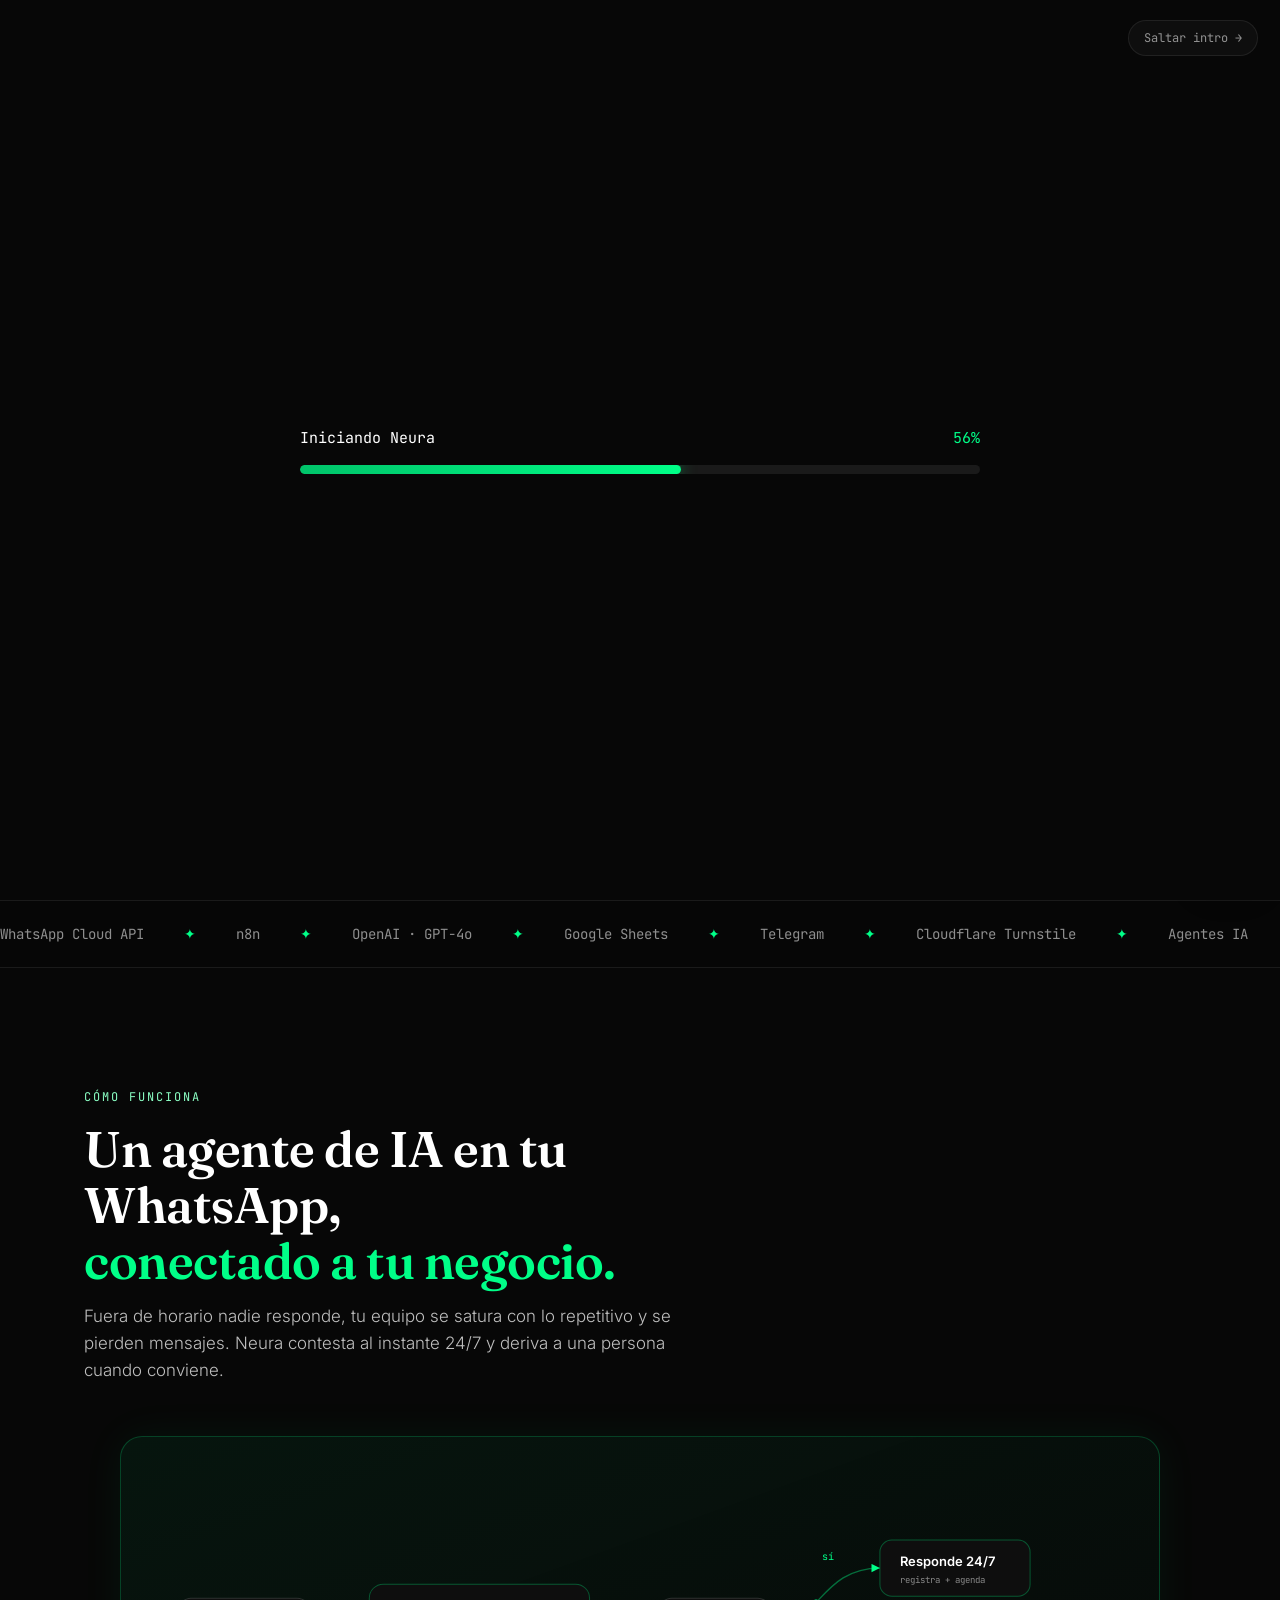
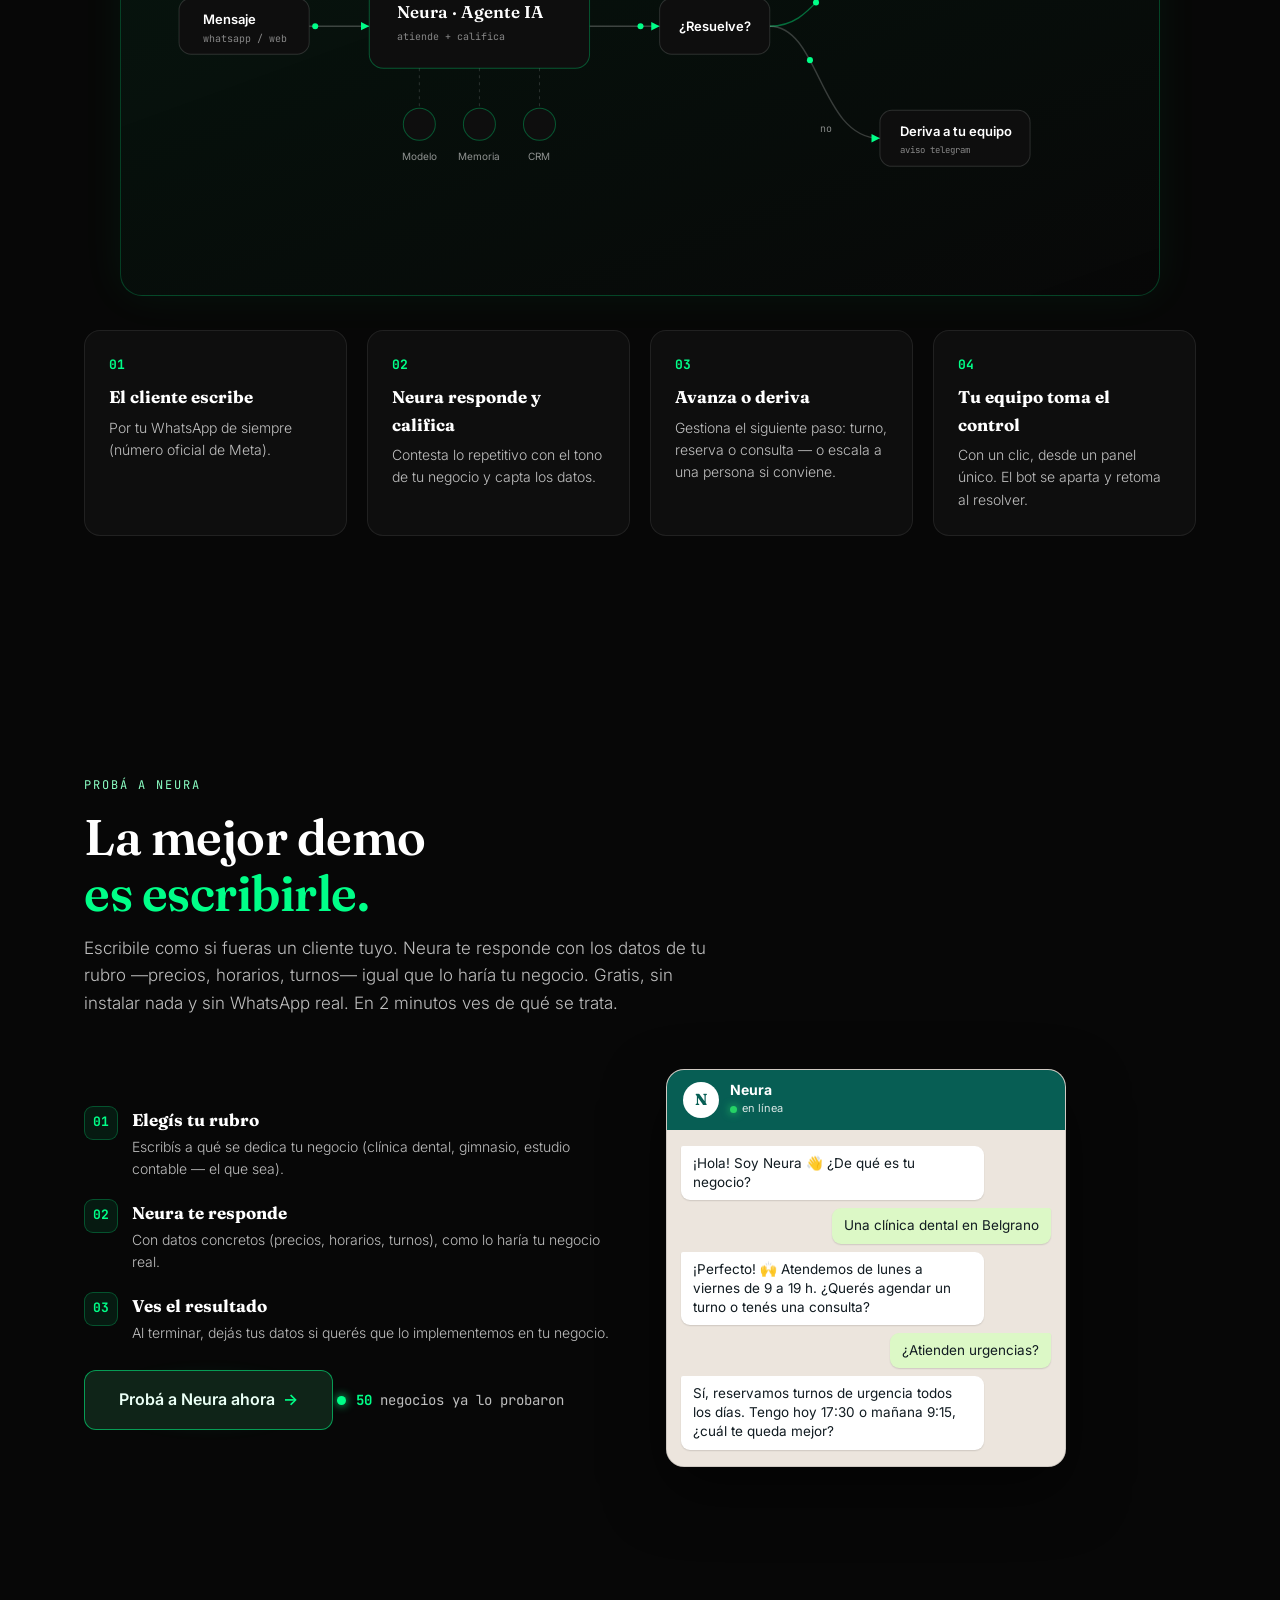
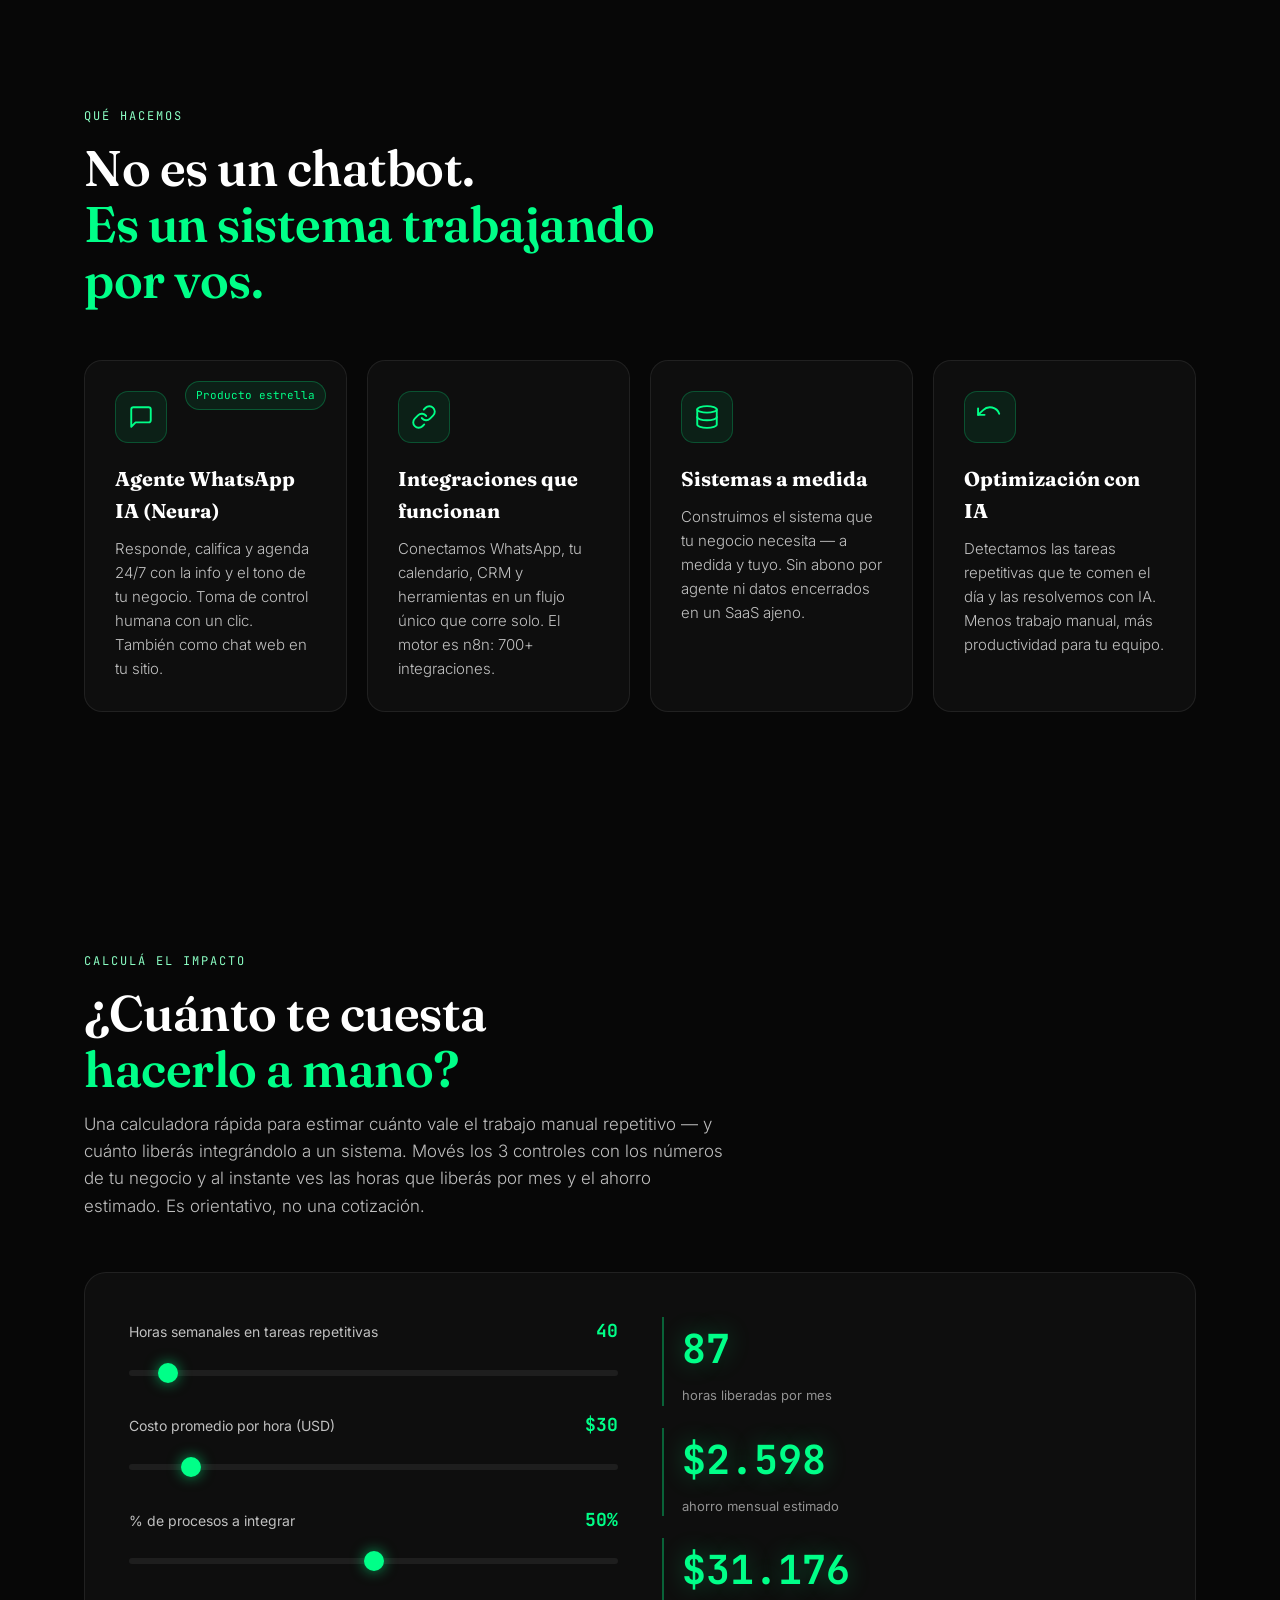
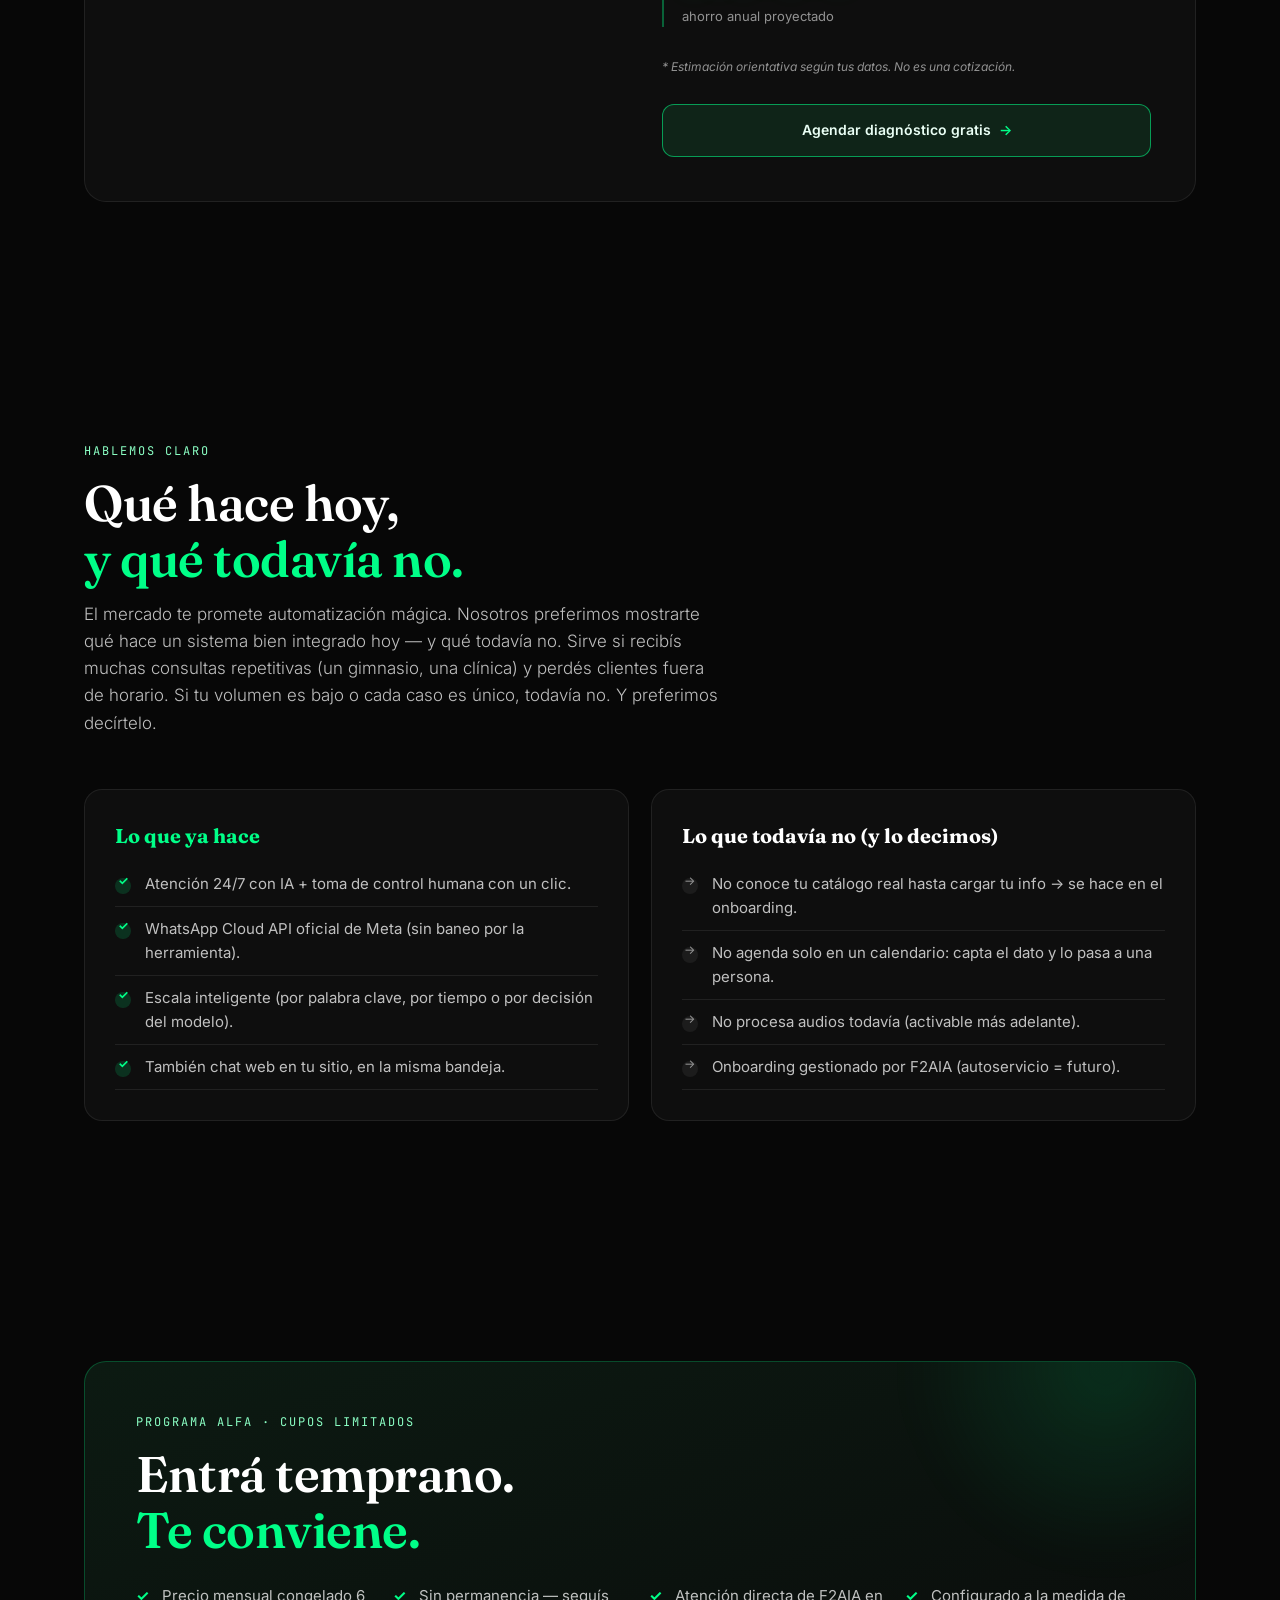
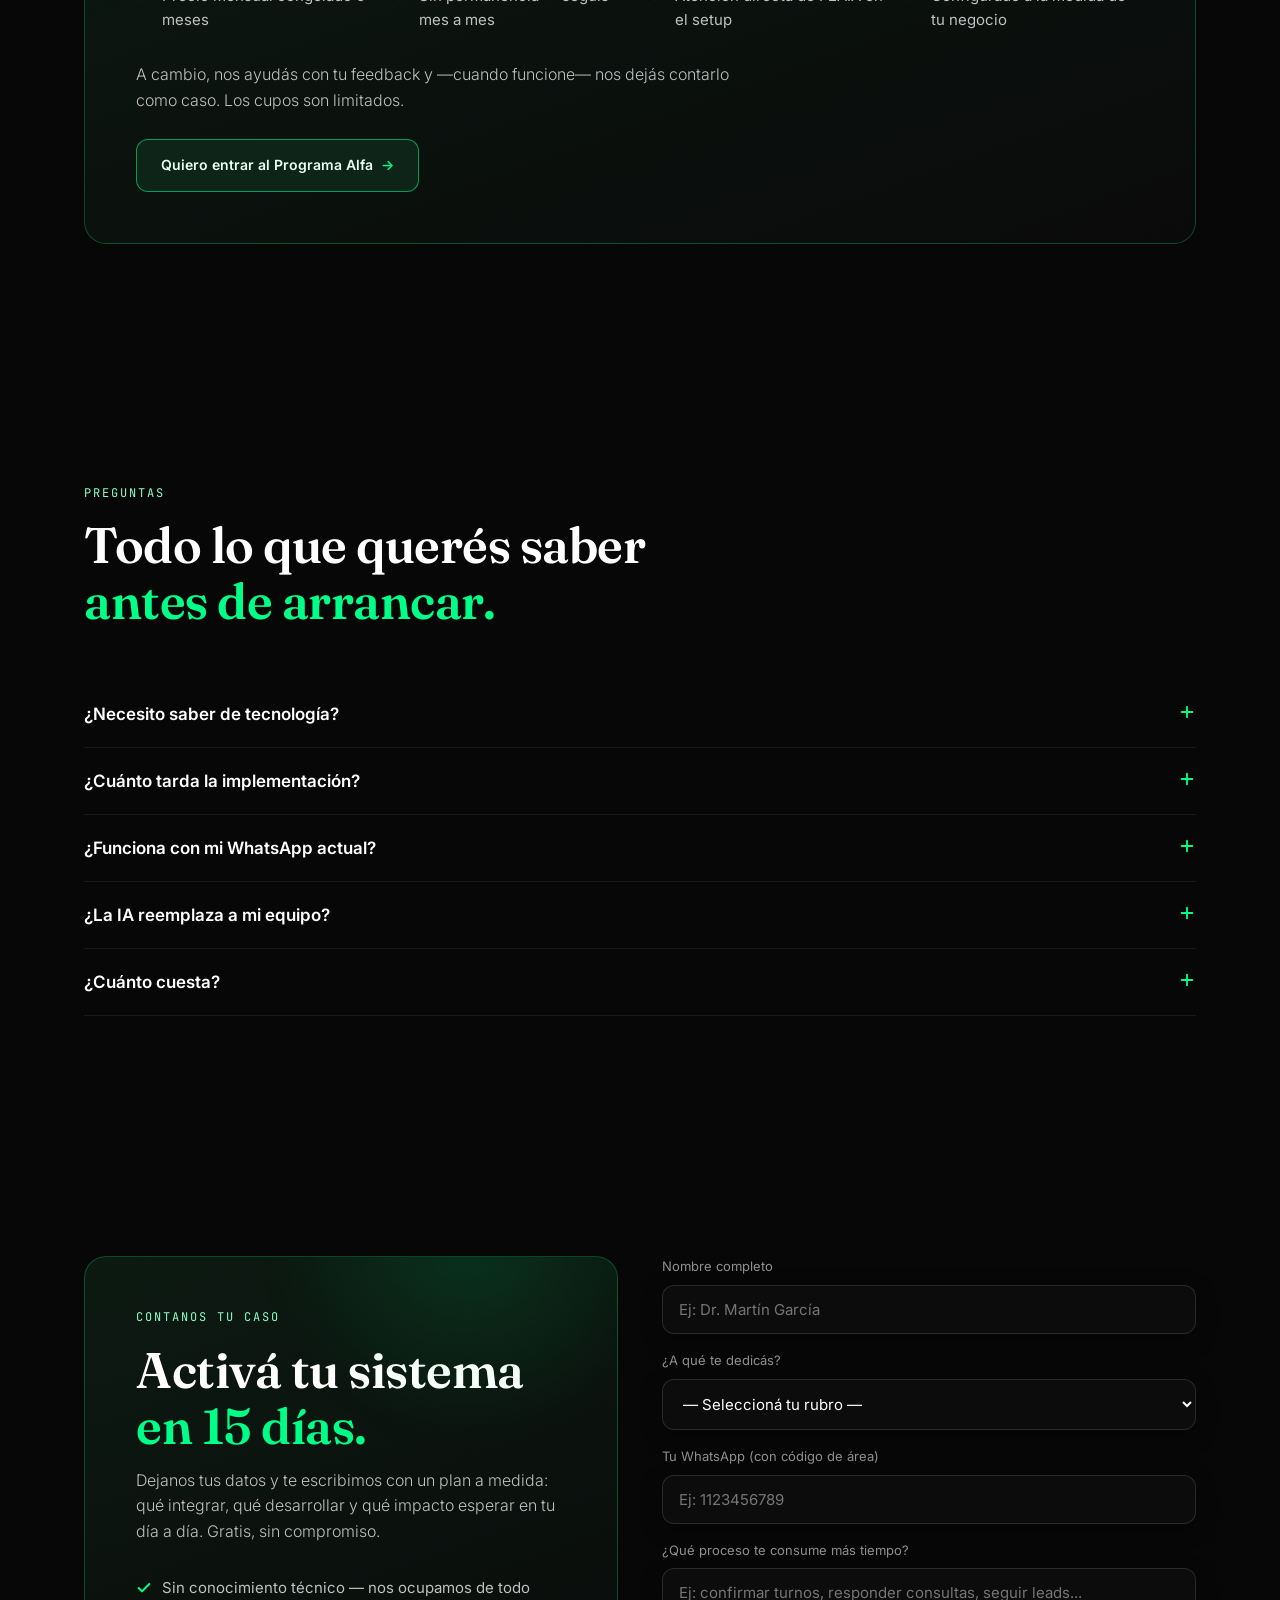
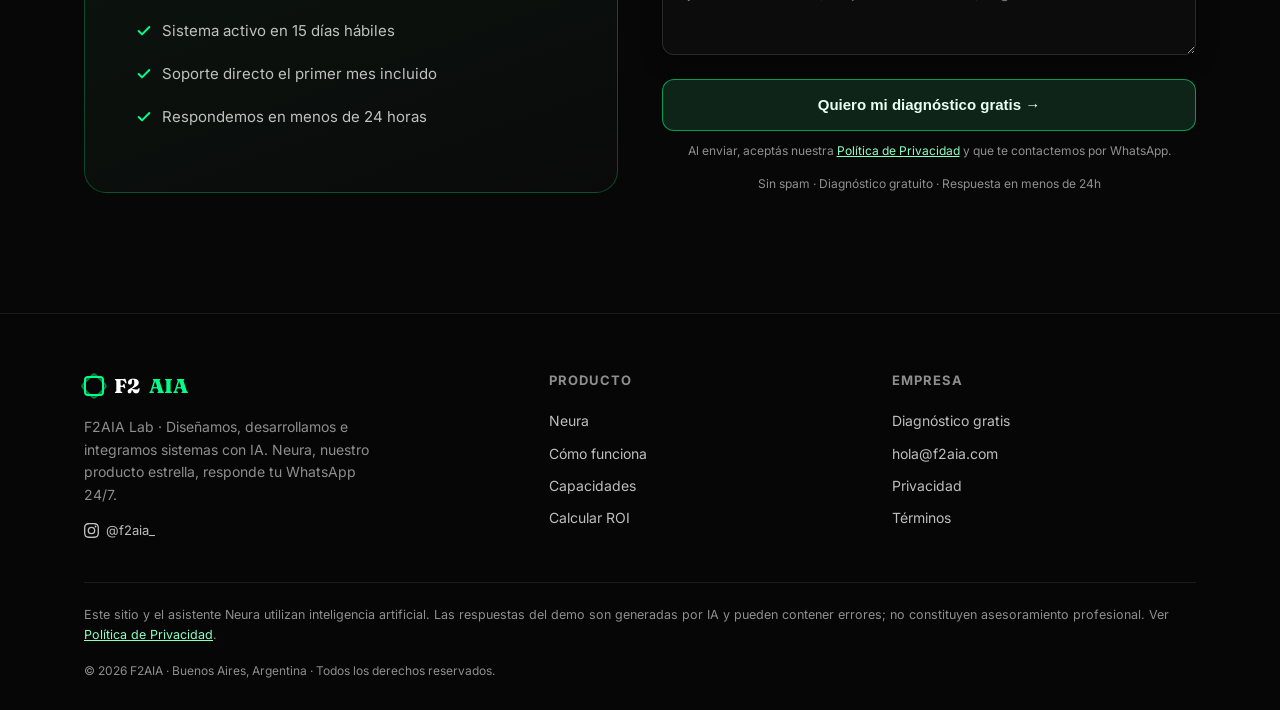
==== commit 55423b05: "Site hygiene: canonical consistency, legal links, robots/sitemap, gitignore - Landing declared itsel" ====
--- a/index.html
+++ b/index.html
@@ -6,10 +6,10 @@
   <title>F2AIA Lab — IA integrada, lo repetitivo resuelto | Neura · Buenos Aires</title>
   <meta name="description" content="Sistemas de IA a medida. Neura responde tu WhatsApp 24/7: resuelve consultas, coordina turnos y deriva a tu equipo cuando hace falta. Buenos Aires." />
   <meta name="robots" content="index, follow" />
-  <link rel="canonical" href="https://www.f2aia.com/" />
+  <link rel="canonical" href="https://f2aia.com/" />
   <link rel="icon" type="image/svg+xml" href="/favicon.svg" />
   <meta property="og:type" content="website" />
-  <meta property="og:url" content="https://www.f2aia.com/" />
+  <meta property="og:url" content="https://f2aia.com/" />
   <meta property="og:title" content="F2AIA Lab — IA integrada, lo repetitivo resuelto" />
   <meta property="og:description" content="Sistemas de IA a medida. Neura responde tu WhatsApp 24/7: resuelve consultas, coordina turnos y deriva a tu equipo cuando hace falta. Buenos Aires." />
   <meta property="og:locale" content="es_AR" />
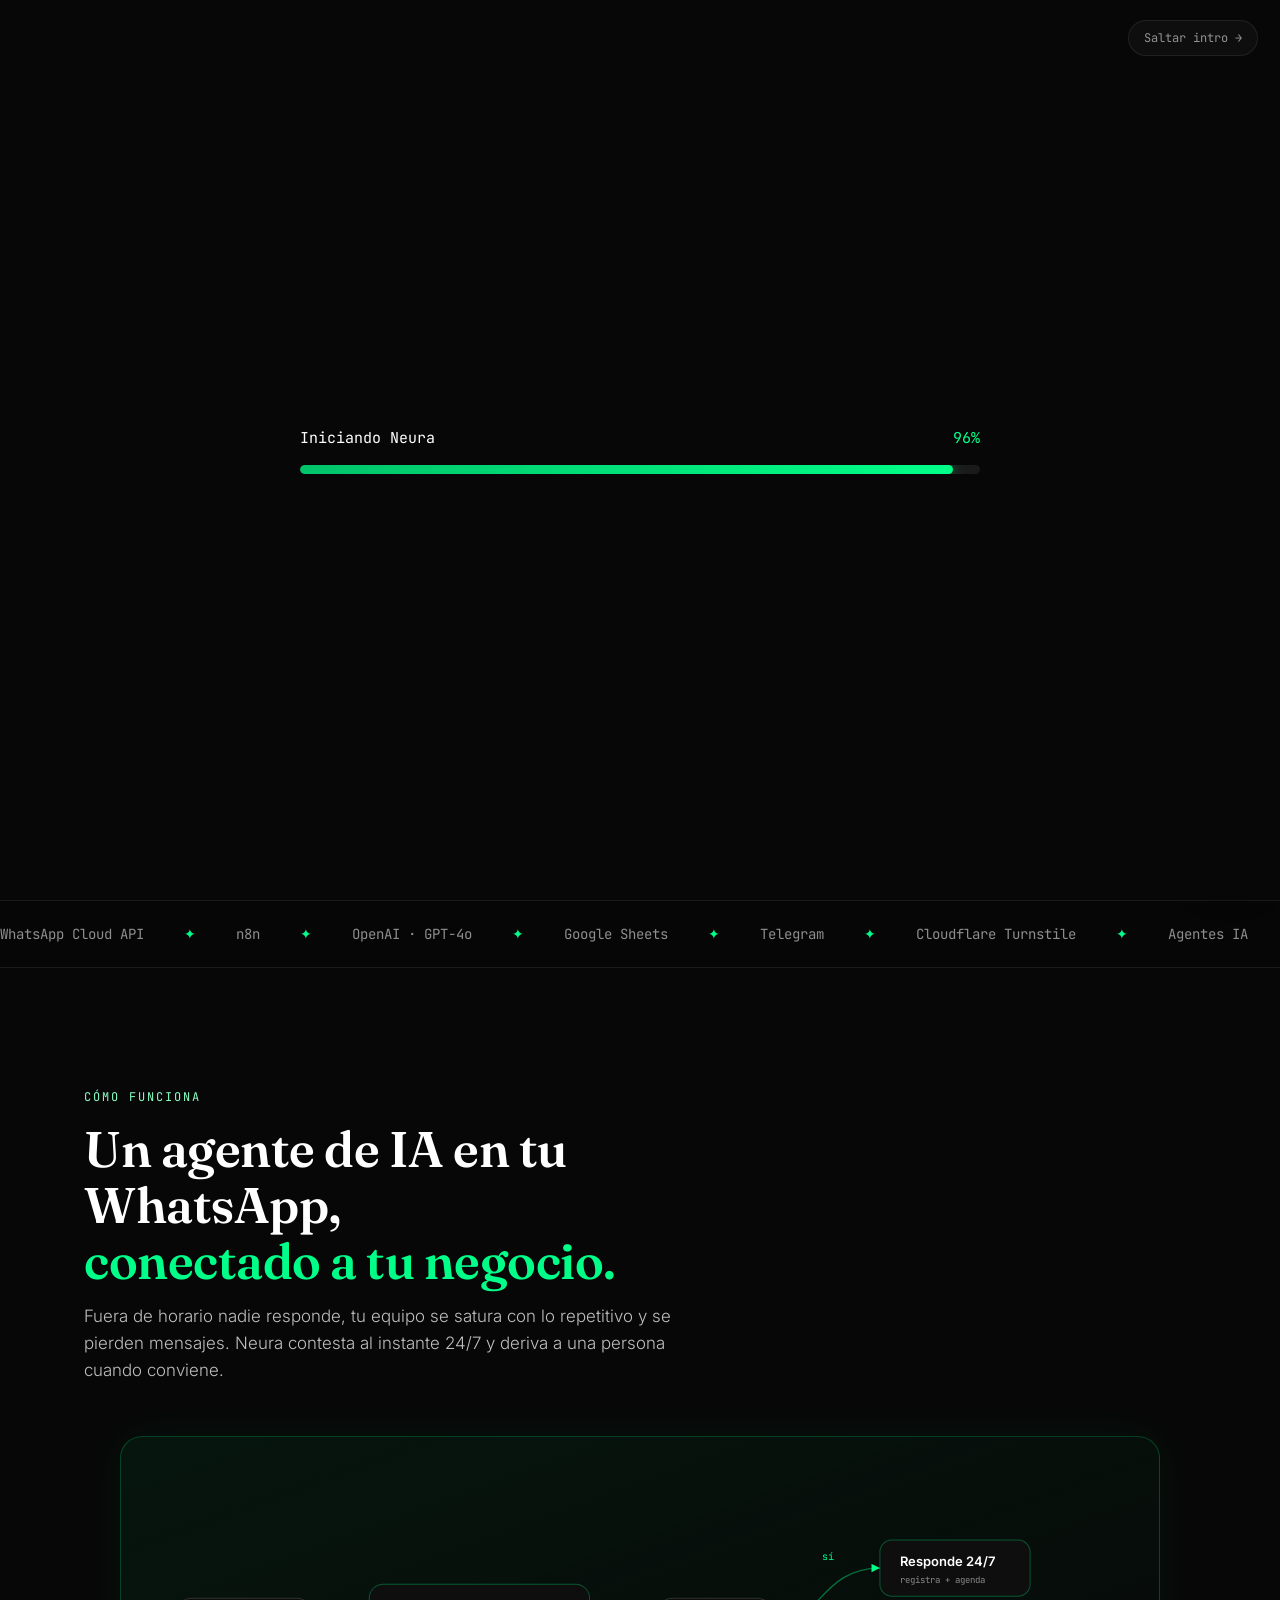
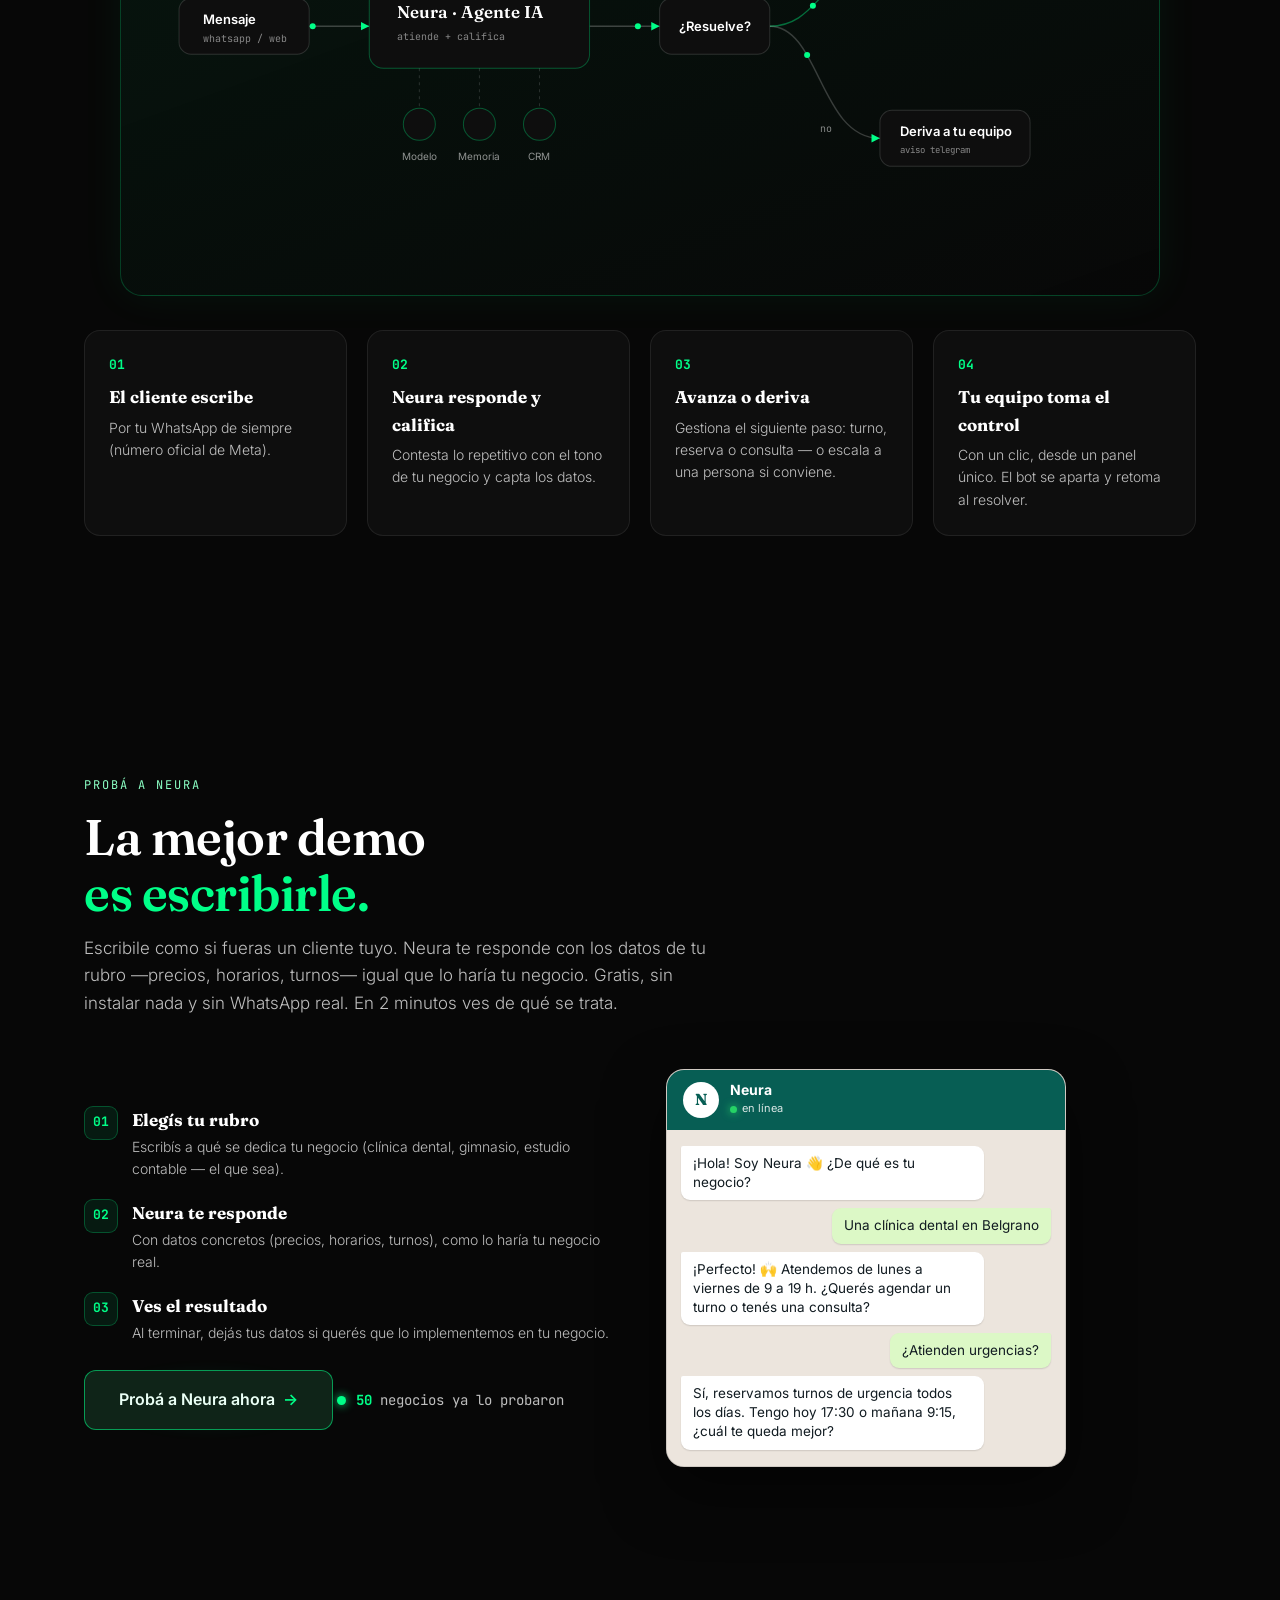
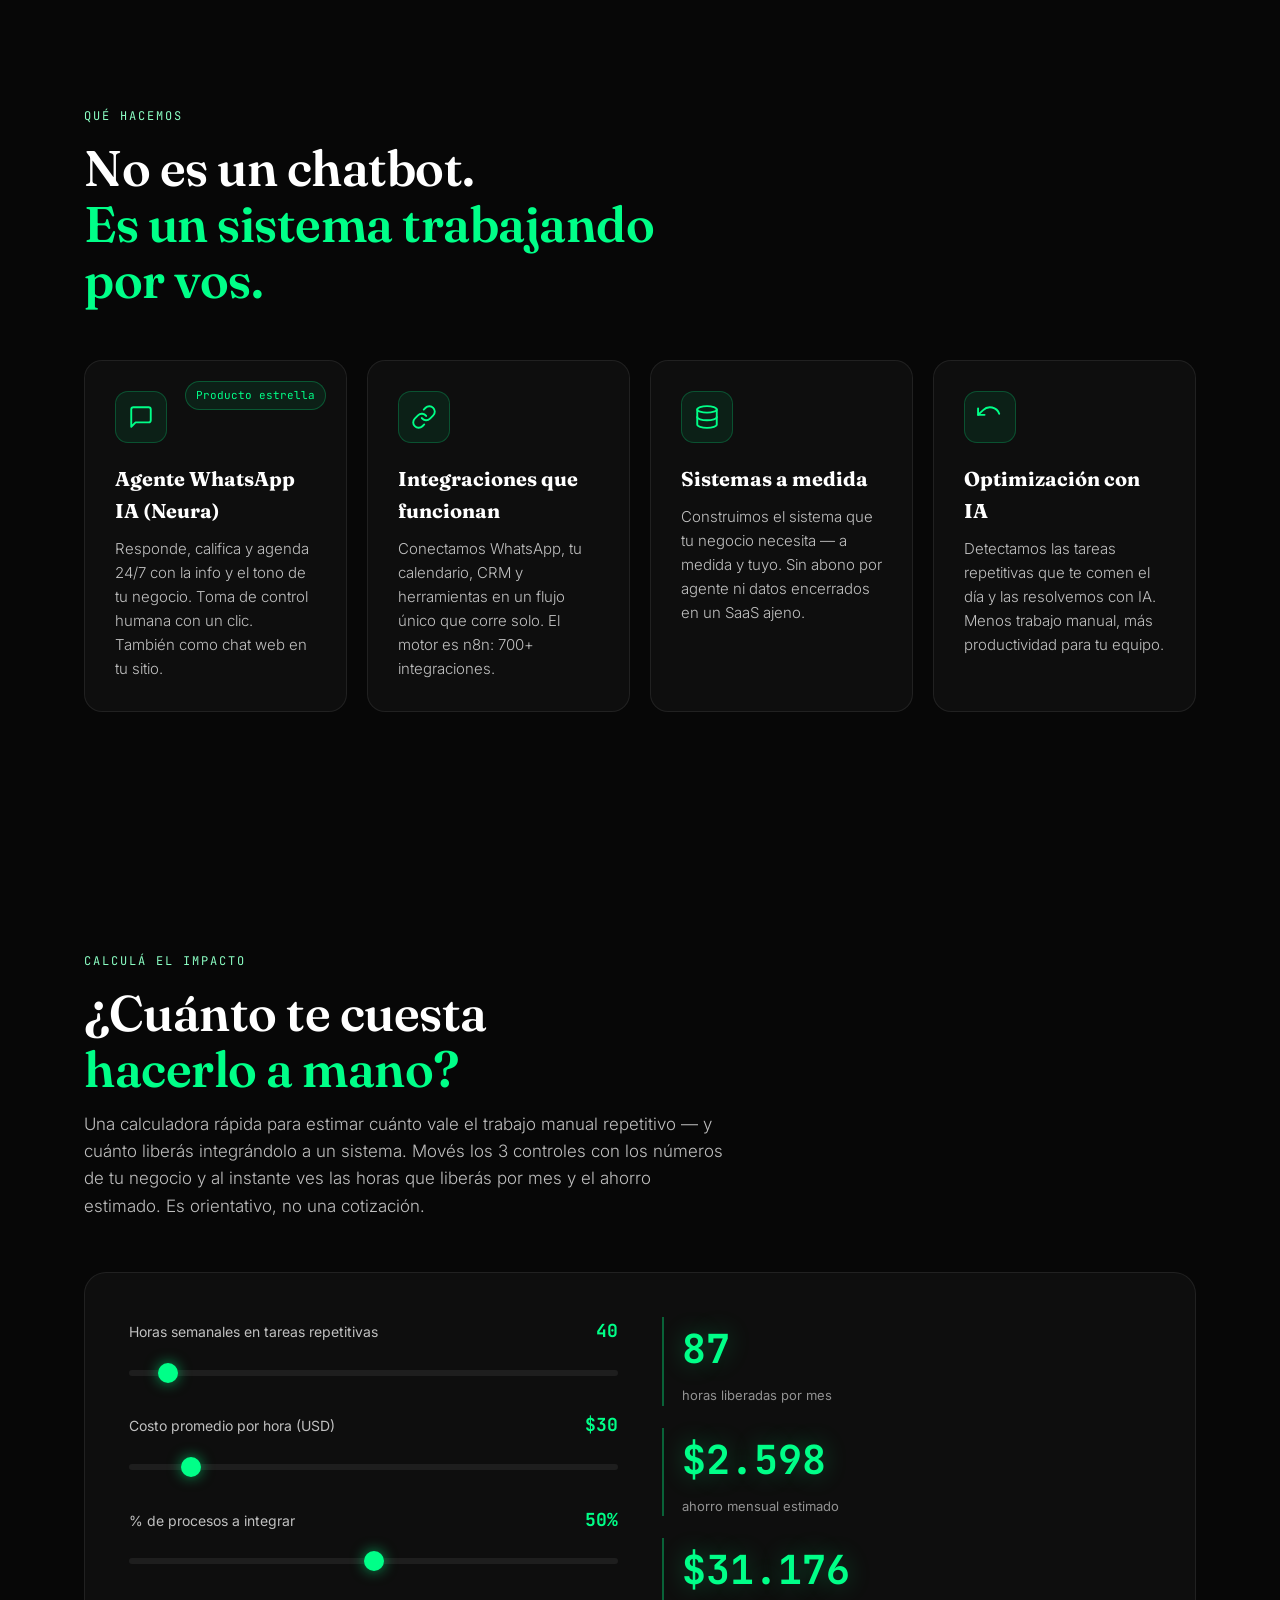
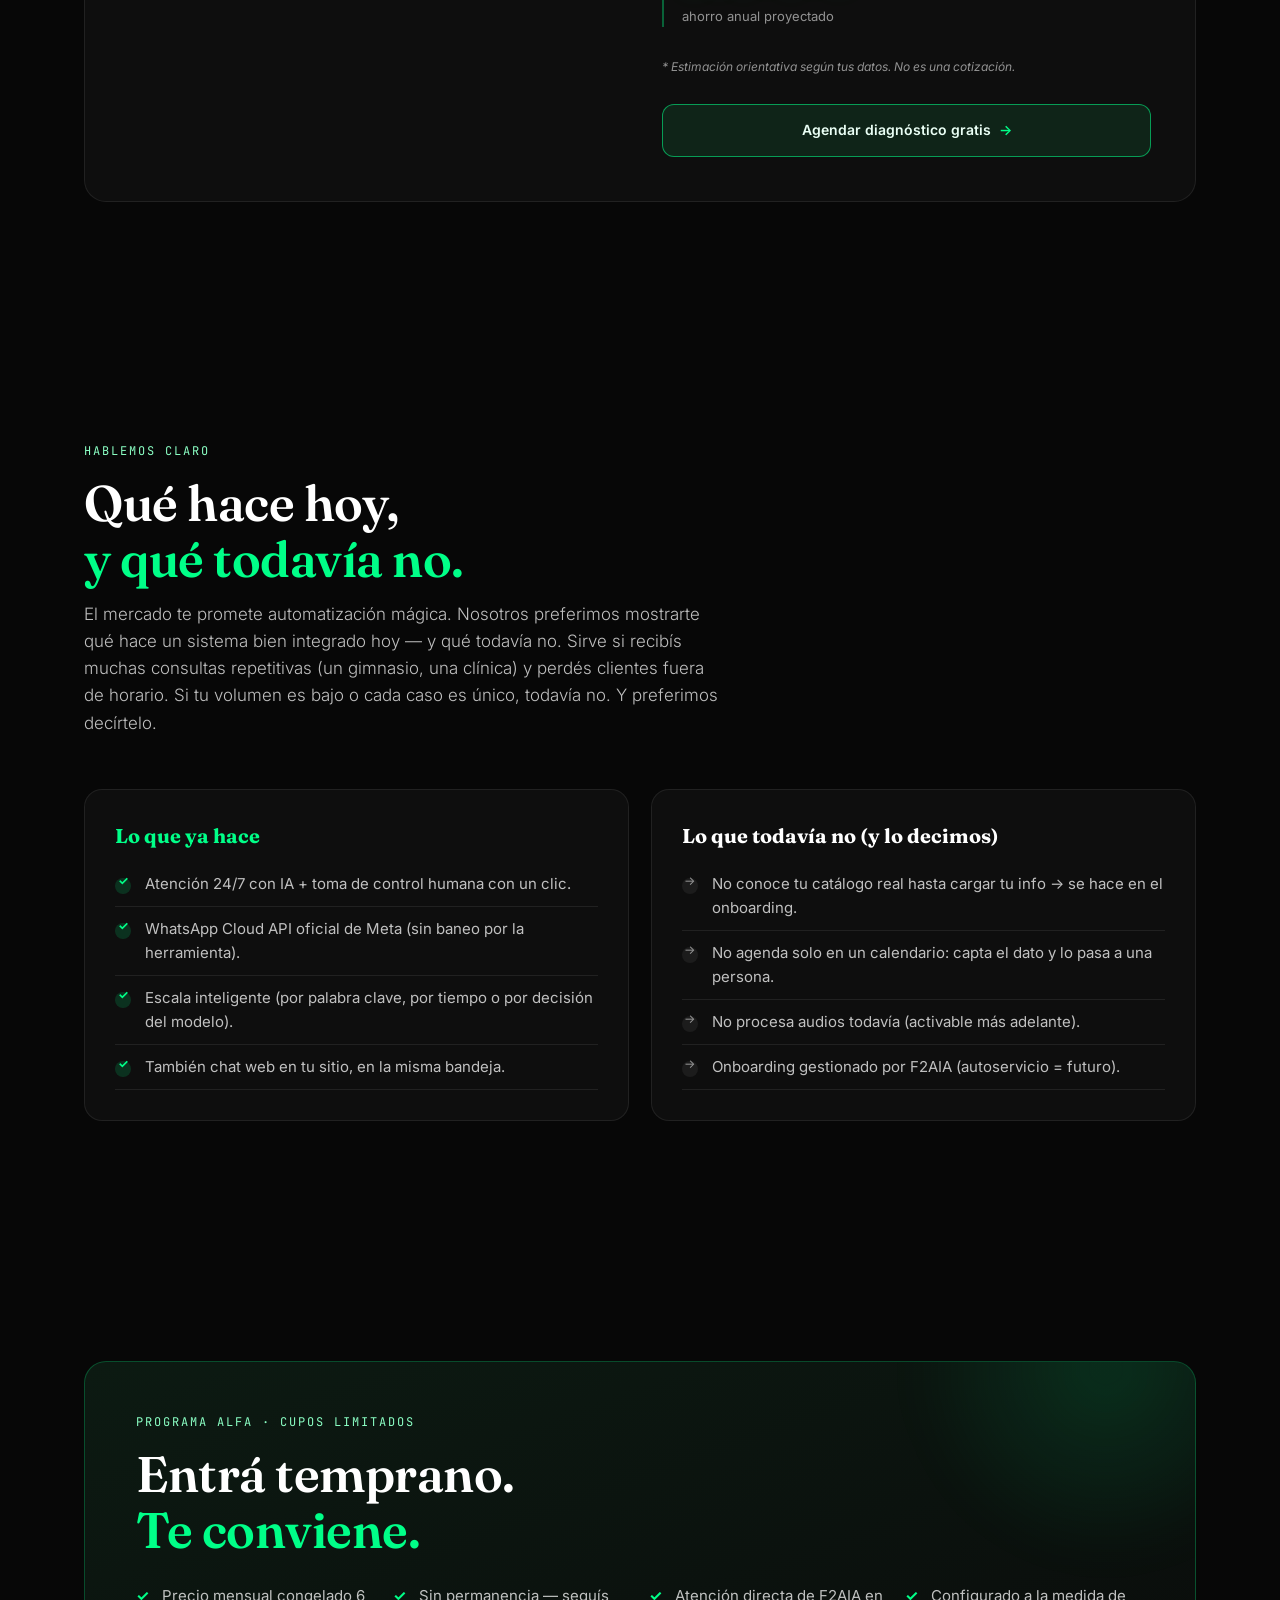
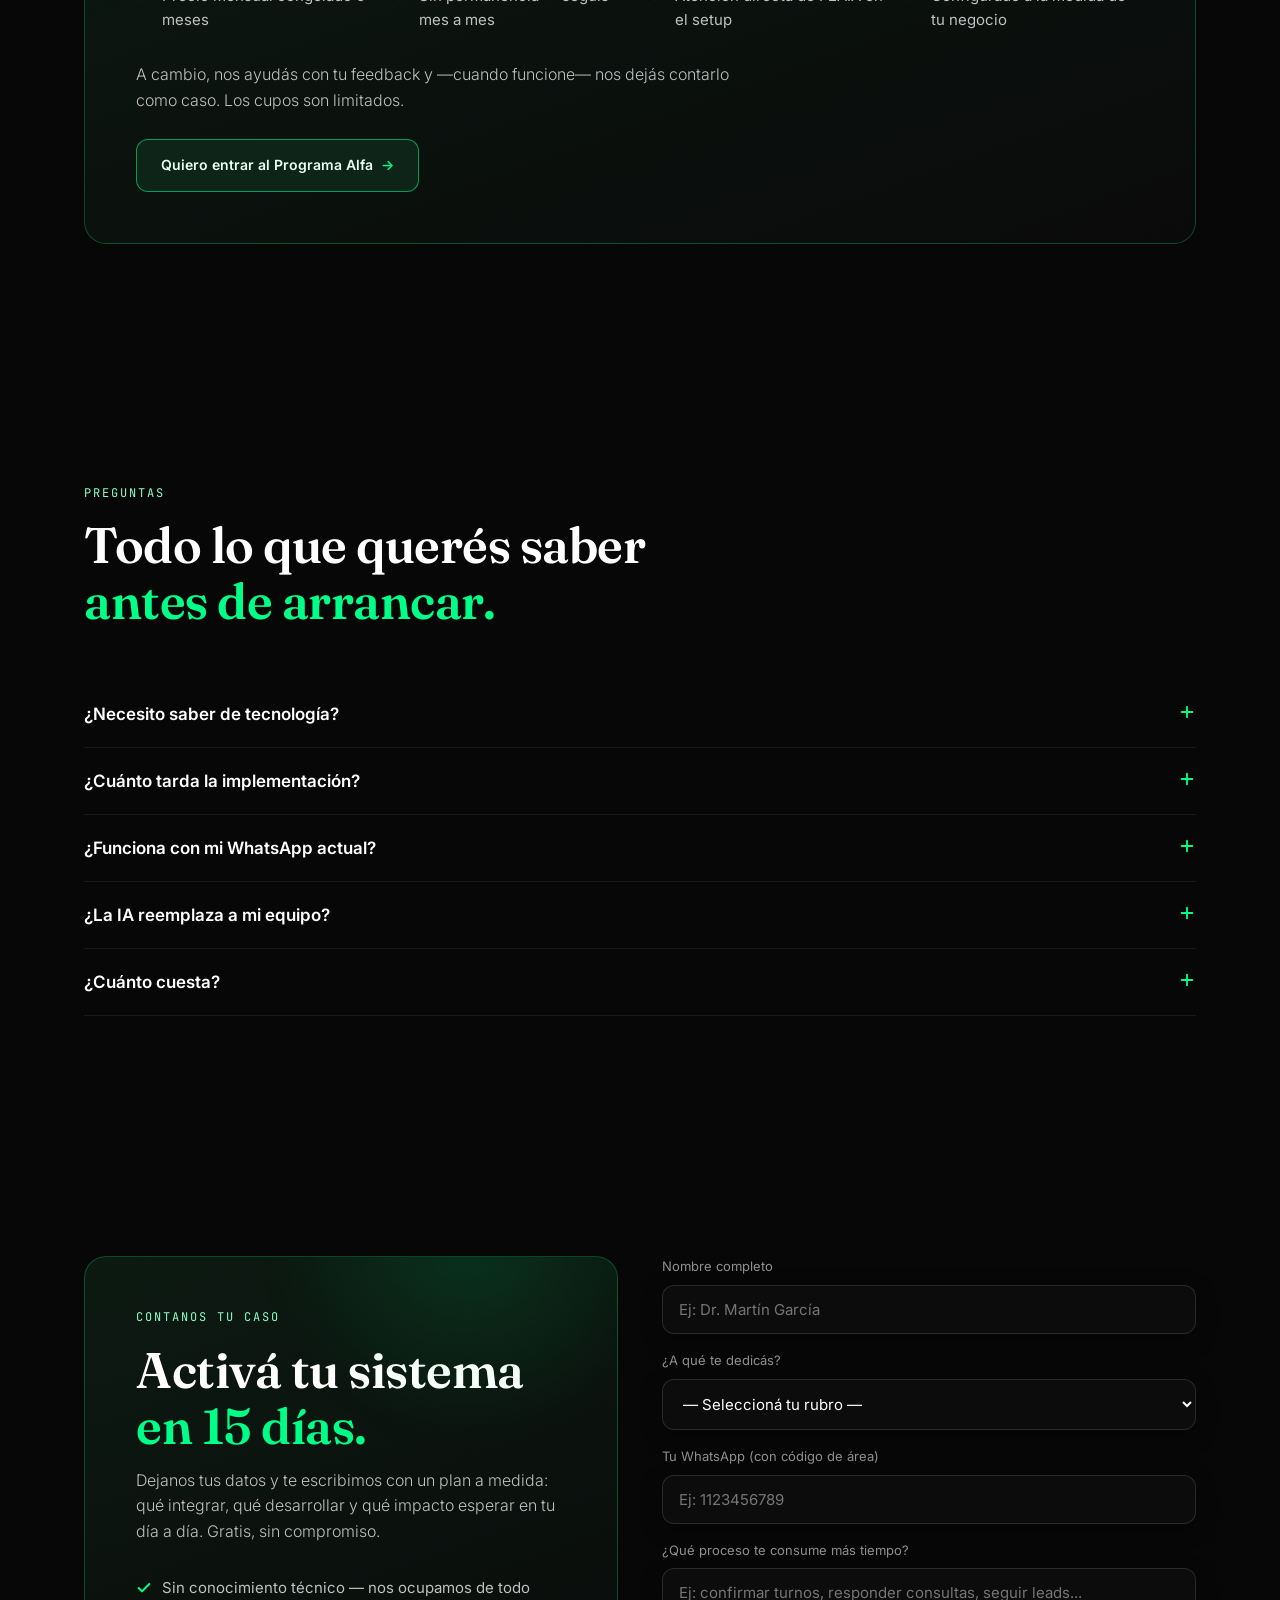
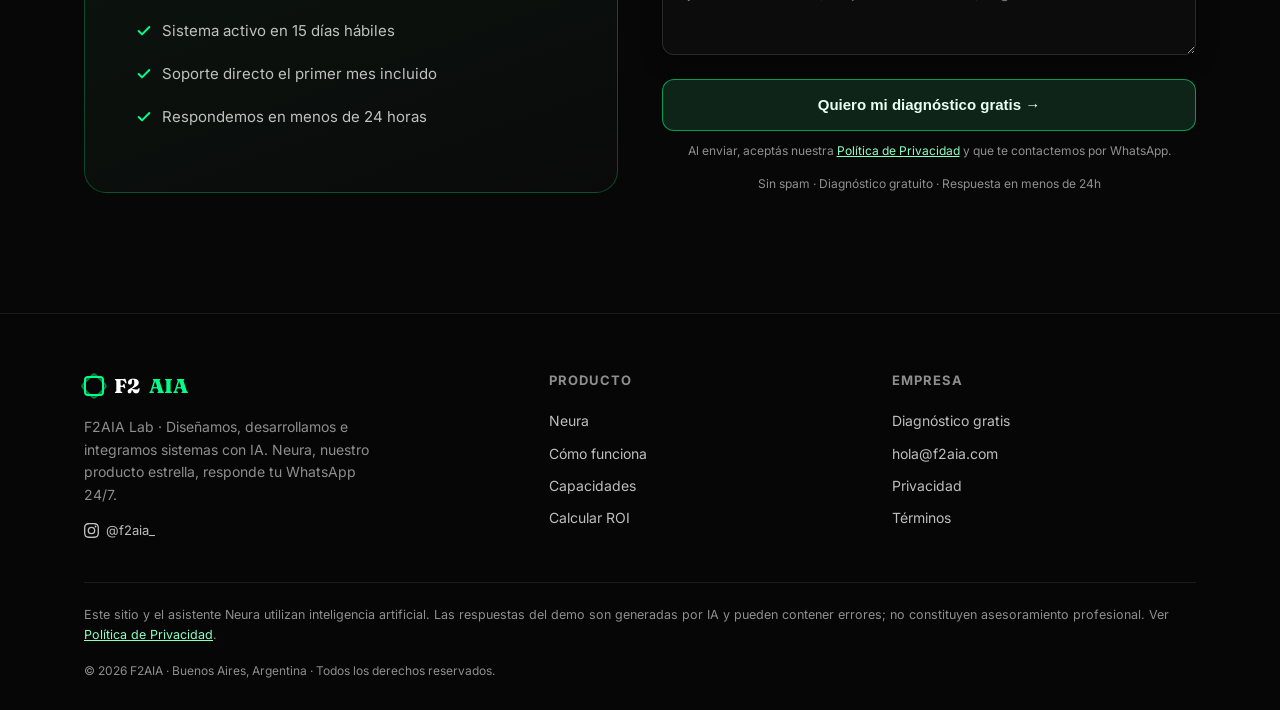
==== commit d2b2a6b2: "Landing: unify the last www reference (JSON-LD url) with the apex domain Co-Authored-By: Claude Opus" ====
--- a/index.html
+++ b/index.html
@@ -26,7 +26,7 @@
     "@type": "LocalBusiness",
     "name": "F2AIA",
     "description": "Integración de IA para negocios. Producto: Neura, atención por WhatsApp con IA + toma de control humana.",
-    "url": "https://www.f2aia.com/",
+    "url": "https://f2aia.com/",
     "email": "hola@f2aia.com",
     "telephone": "+5491164858166",
     "address": { "@type": "PostalAddress", "addressLocality": "Buenos Aires", "addressRegion": "CABA", "addressCountry": "AR" },
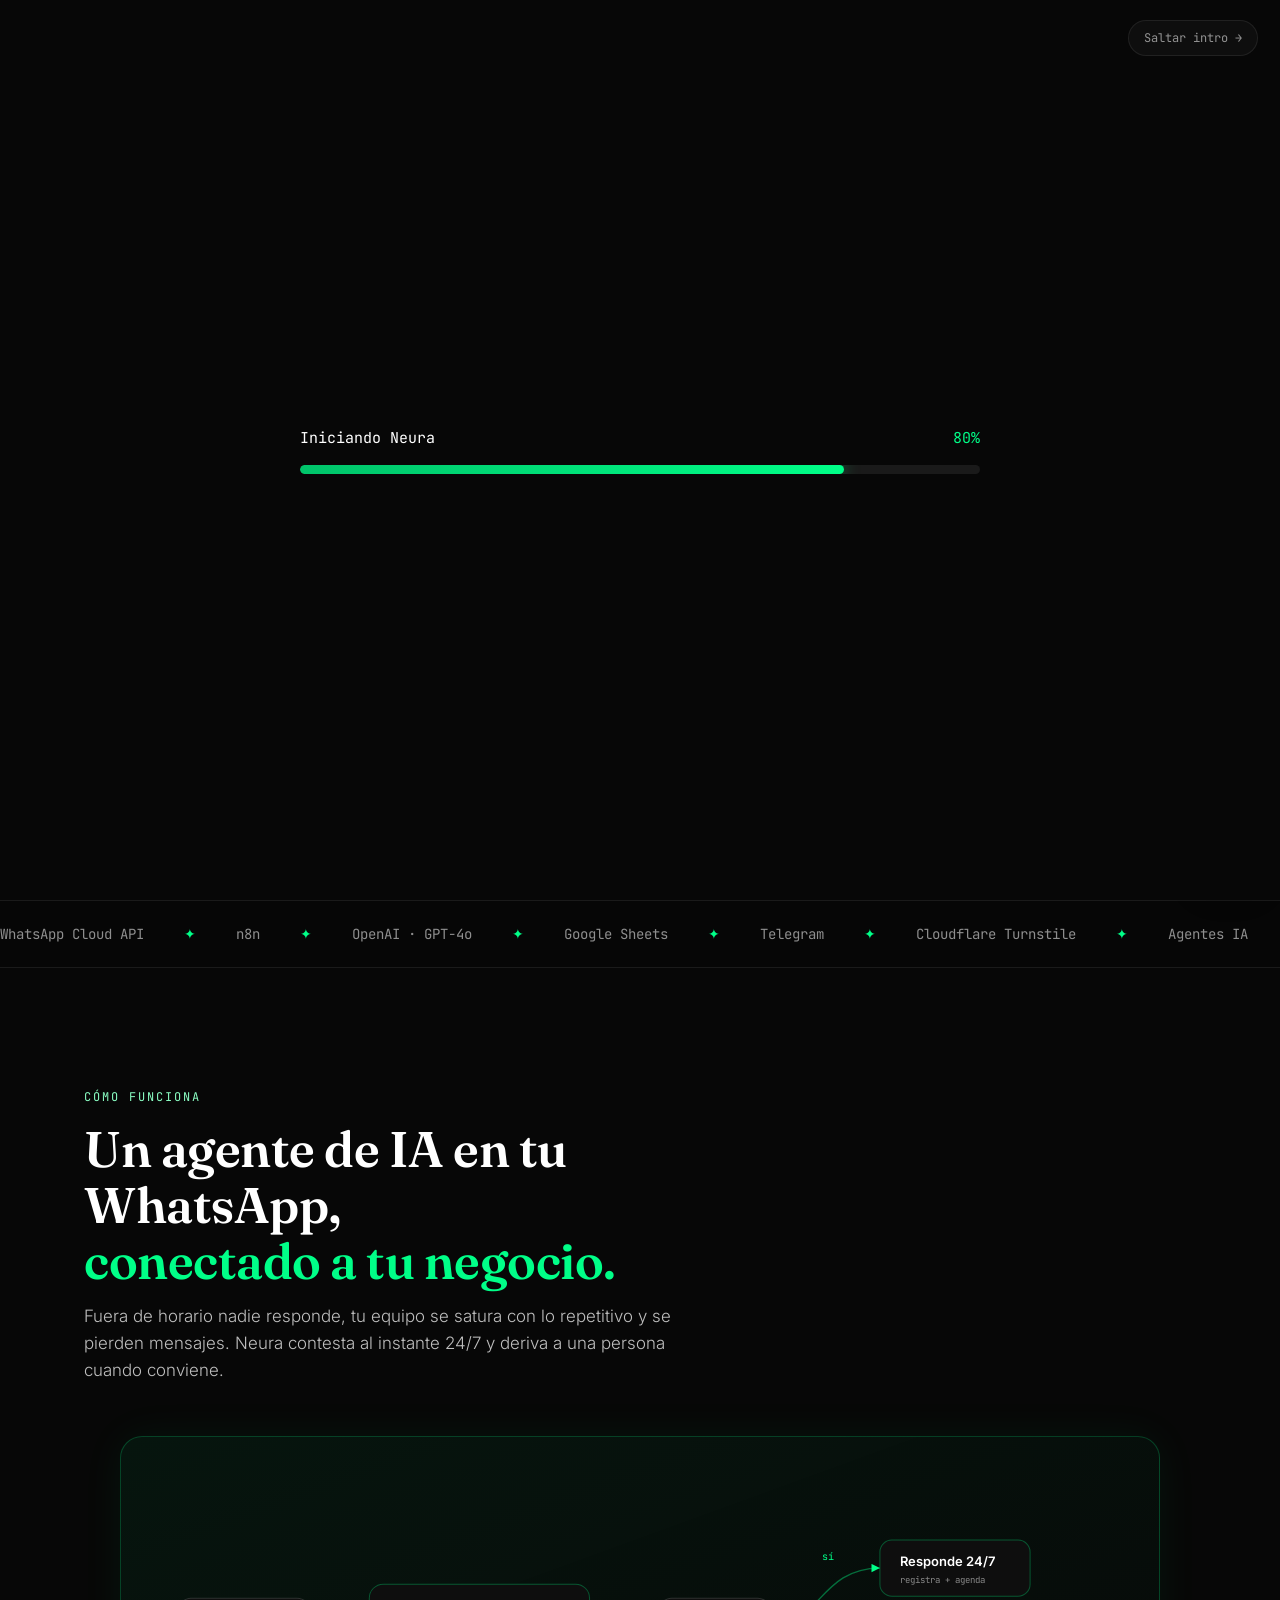
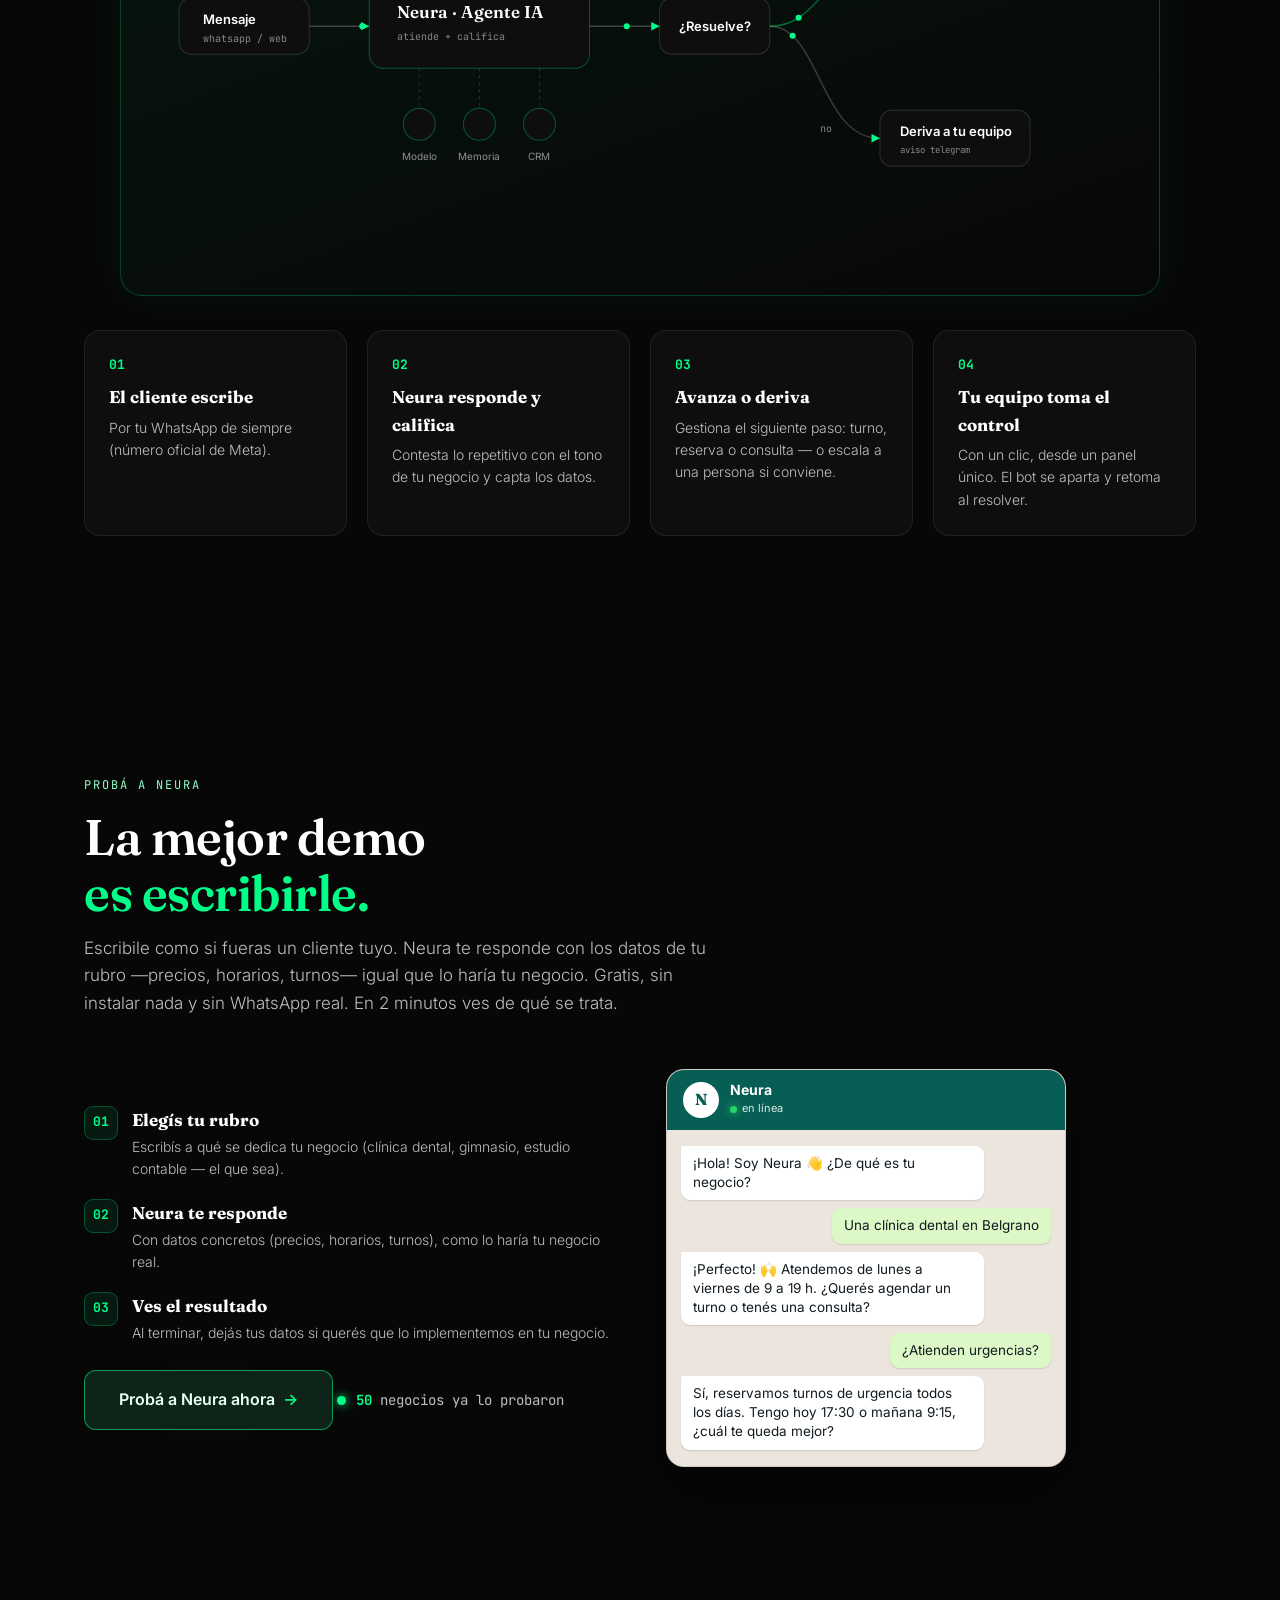
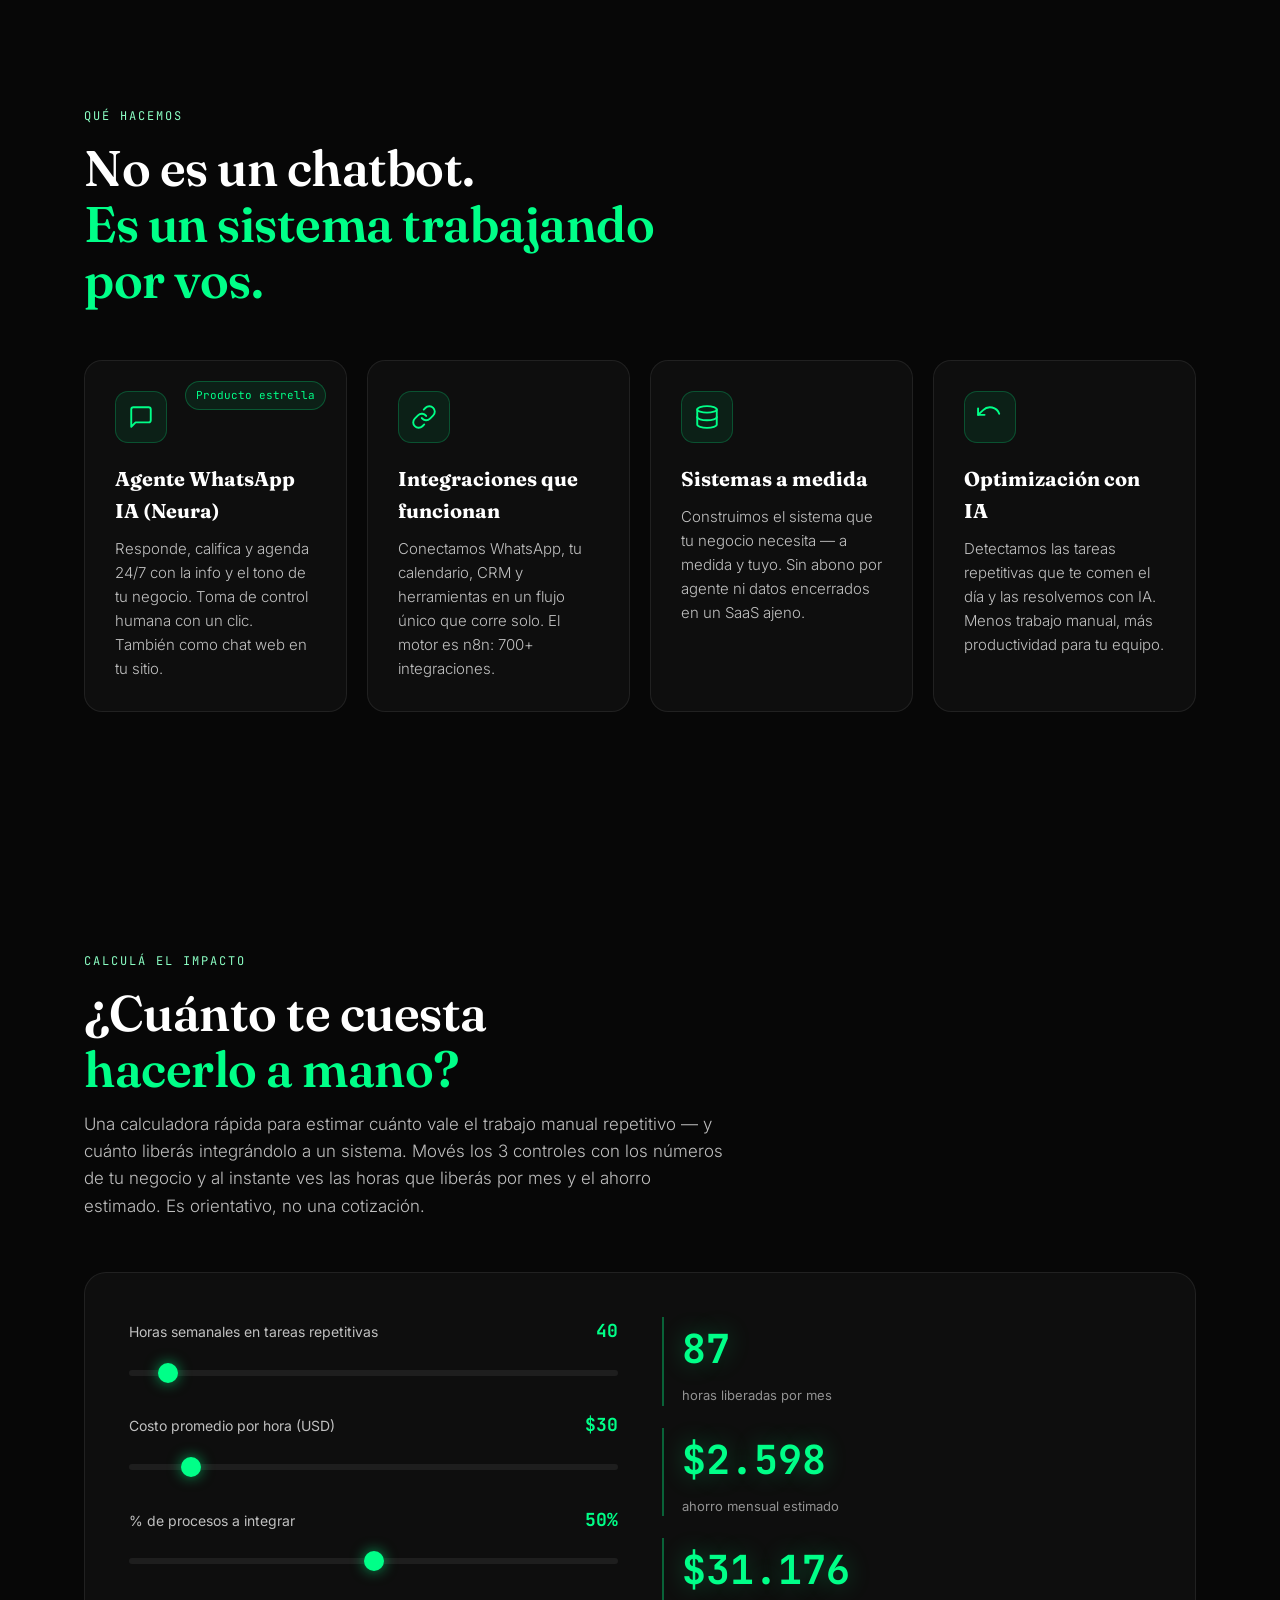
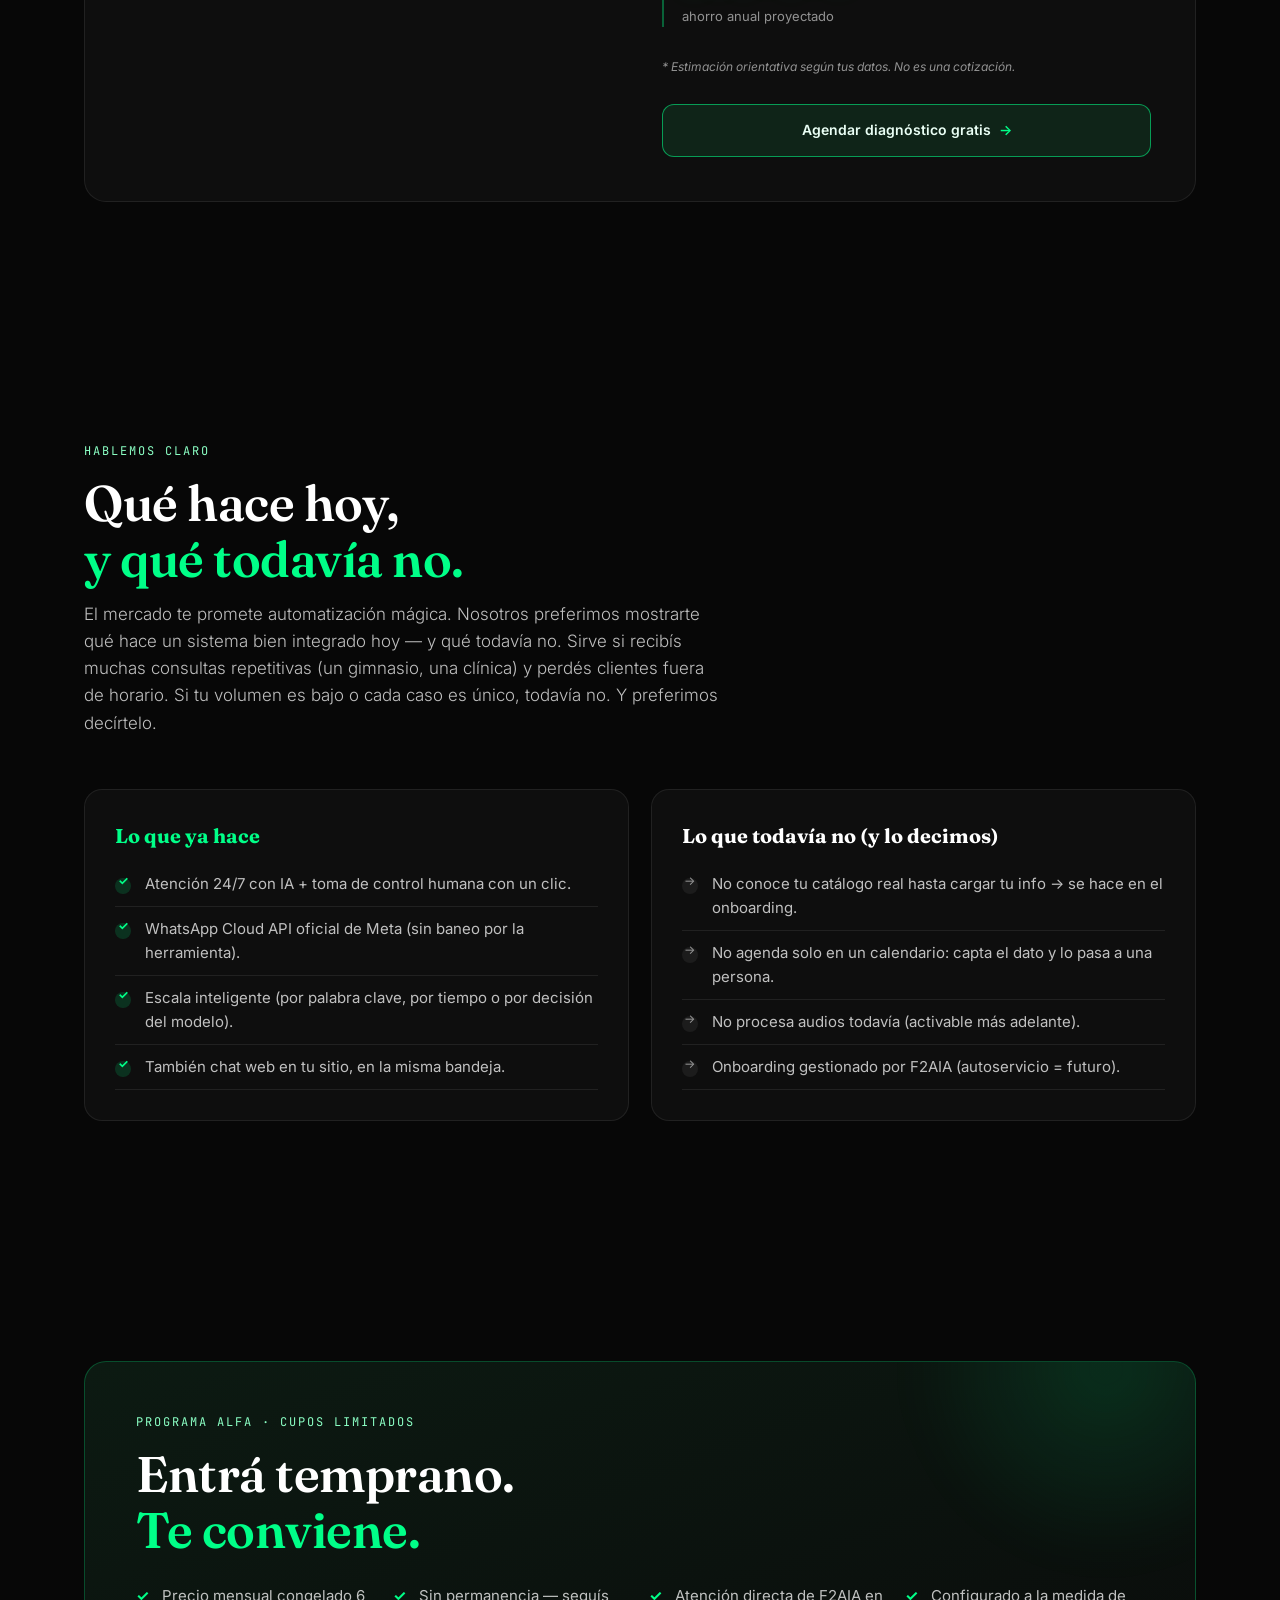
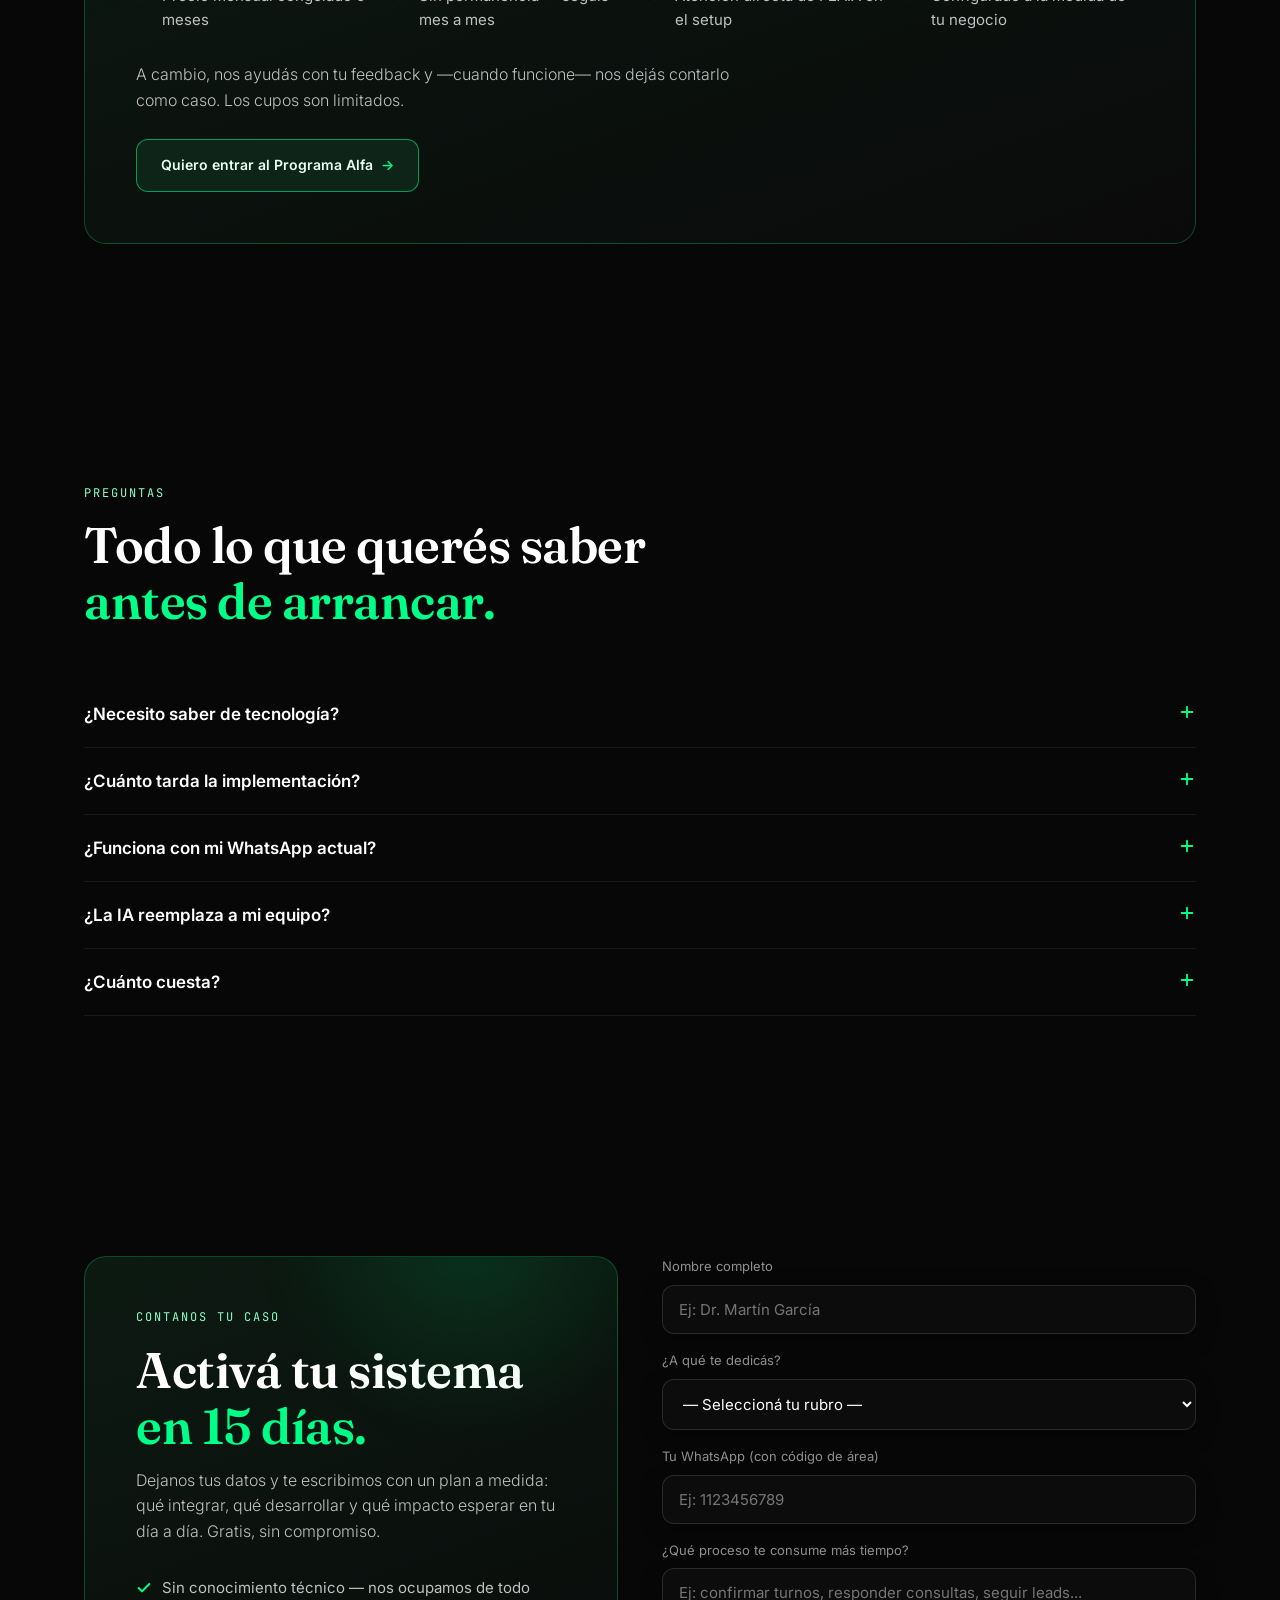
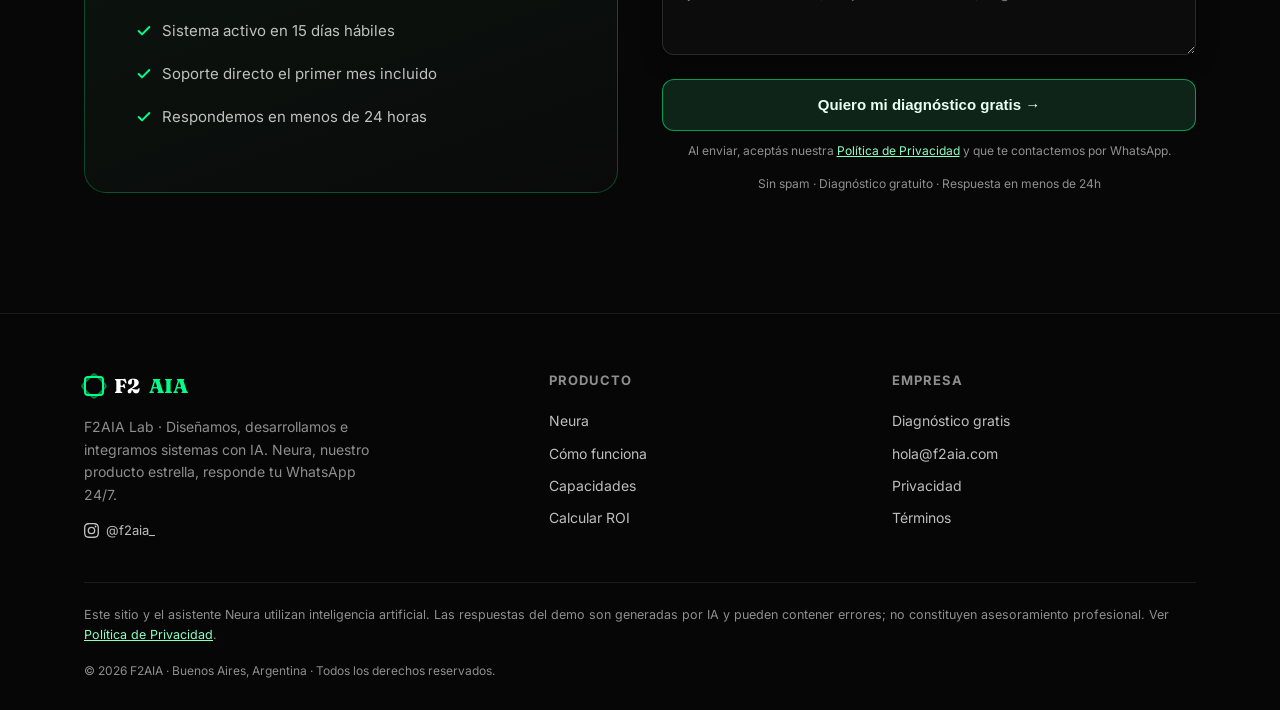
==== commit 7dfd012f: "Close the two open endpoints: Turnstile + own secret header on landing form and diagnostico Both /we" ====
--- a/index.html
+++ b/index.html
@@ -36,6 +36,8 @@
   <link rel="preconnect" href="https://fonts.googleapis.com" />
   <link rel="preconnect" href="https://fonts.gstatic.com" crossorigin />
   <link rel="stylesheet" href="https://fonts.googleapis.com/css2?family=Fraunces:opsz,wght@9..144,400;9..144,500;9..144,600;9..144,700&family=Inter:wght@300;400;500;600;700&family=JetBrains+Mono:wght@400;500;700&display=swap" />
+  <!-- Cloudflare Turnstile — portero anti-bot del formulario (gratis, invisible salvo que haga falta) -->
+  <script src="https://challenges.cloudflare.com/turnstile/v0/api.js" async defer></script>
   <style>
   :root{
     --bg:#070707; --panel:#0E0E0E; --panel-2:#141414;
@@ -250,6 +252,8 @@
   .btn-submit.is-sending .btn-sending{ display:inline } .btn-submit.is-sent .btn-sent{ display:inline-flex; align-items:center; gap:8px; justify-content:center }
   .form-disclaimer{ font-size:12px; color:var(--muted); text-align:center; margin-top:14px }
   .form-consent{ font-size:12px; color:var(--muted); margin-top:10px; text-align:center } .form-consent a{ color:var(--green-soft) }
+  .form-note{ font-size:12px; color:var(--muted); text-align:center; margin:0 0 12px }
+  .cf-turnstile:not(:empty){ margin:0 0 14px; display:flex; justify-content:center }
 
   /* FOOTER */
   footer{ position:relative; z-index:10; border-top:1px solid var(--line); background:rgba(7,7,7,.85); padding:56px 0 30px }
@@ -576,6 +580,16 @@
           </select></div>
           <div class="field-group"><label for="whatsapp">Tu WhatsApp (con código de área)</label><input type="tel" id="whatsapp" name="whatsapp" placeholder="Ej: 1123456789" required autocomplete="tel" maxlength="20" /></div>
           <div class="field-group"><label for="mensaje">¿Qué proceso te consume más tiempo?</label><textarea id="mensaje" name="mensaje" rows="3" placeholder="Ej: confirmar turnos, responder consultas, seguir leads..." maxlength="800"></textarea></div>
+          <!-- Cloudflare Turnstile — invisible salvo que Cloudflare necesite preguntar -->
+          <div class="cf-turnstile"
+               data-sitekey="0x4AAAAAADoyNyGwCzZ-Oc4N"
+               data-callback="onTurnstileSuccess"
+               data-expired-callback="onTurnstileExpired"
+               data-error-callback="onTurnstileError"
+               data-appearance="interaction-only"
+               data-theme="dark"
+               data-refresh-expired="auto"></div>
+          <p class="form-note" id="err-turnstile" hidden></p>
           <button type="submit" class="btn-submit" id="btn-submit">
             <span class="btn-label">Quiero mi diagnóstico gratis →</span>
             <span class="btn-sending" aria-hidden="true">Enviando…</span>
@@ -669,7 +683,7 @@
     (function loop(){ x+=(tx-x)*0.2; y+=(ty-y)*0.2; d.style.transform='translate('+x+'px,'+y+'px)'; a.style.transform='translate('+(tx-2)+'px,'+(ty-2)+'px)'; requestAnimationFrame(loop); })();
   })();
   </script>
-  <script src="main.js?v=20260720" defer></script>
+  <script src="main.js?v=20260728" defer></script>
 
 </body>
 </html>
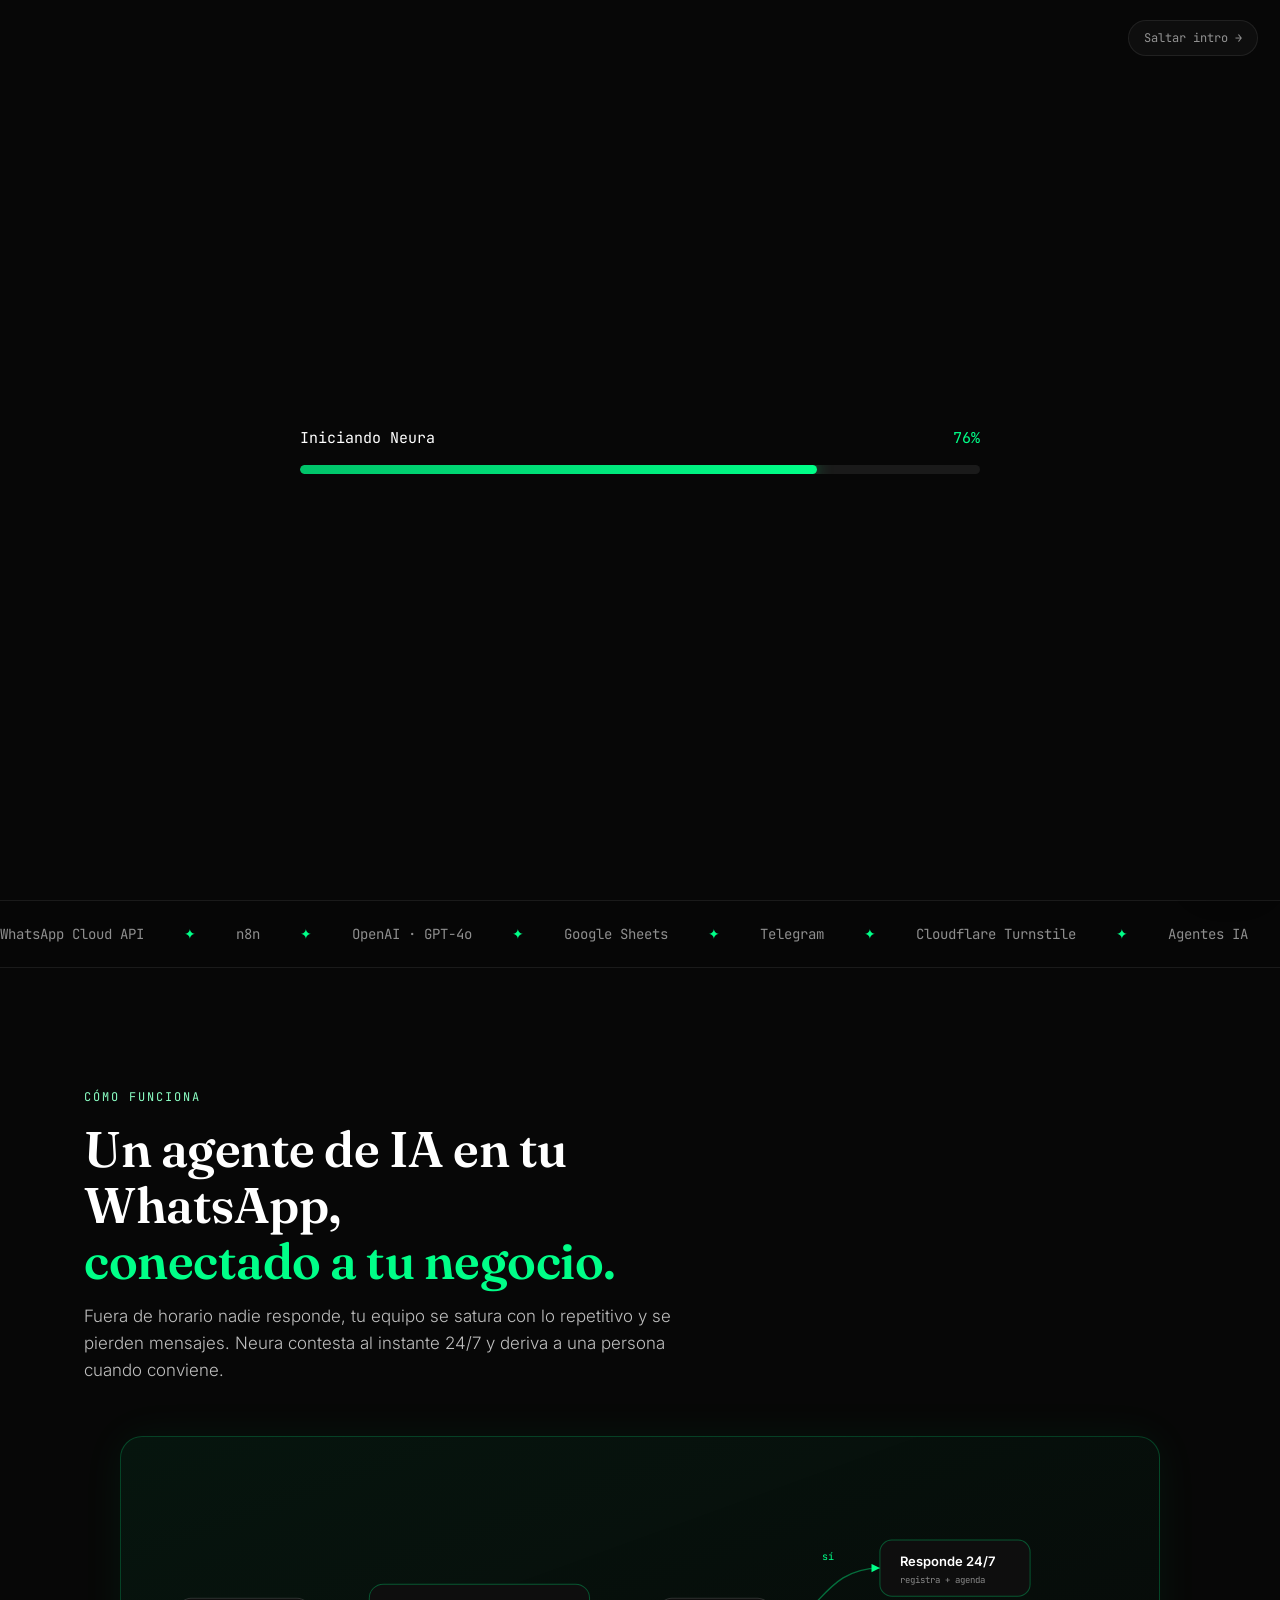
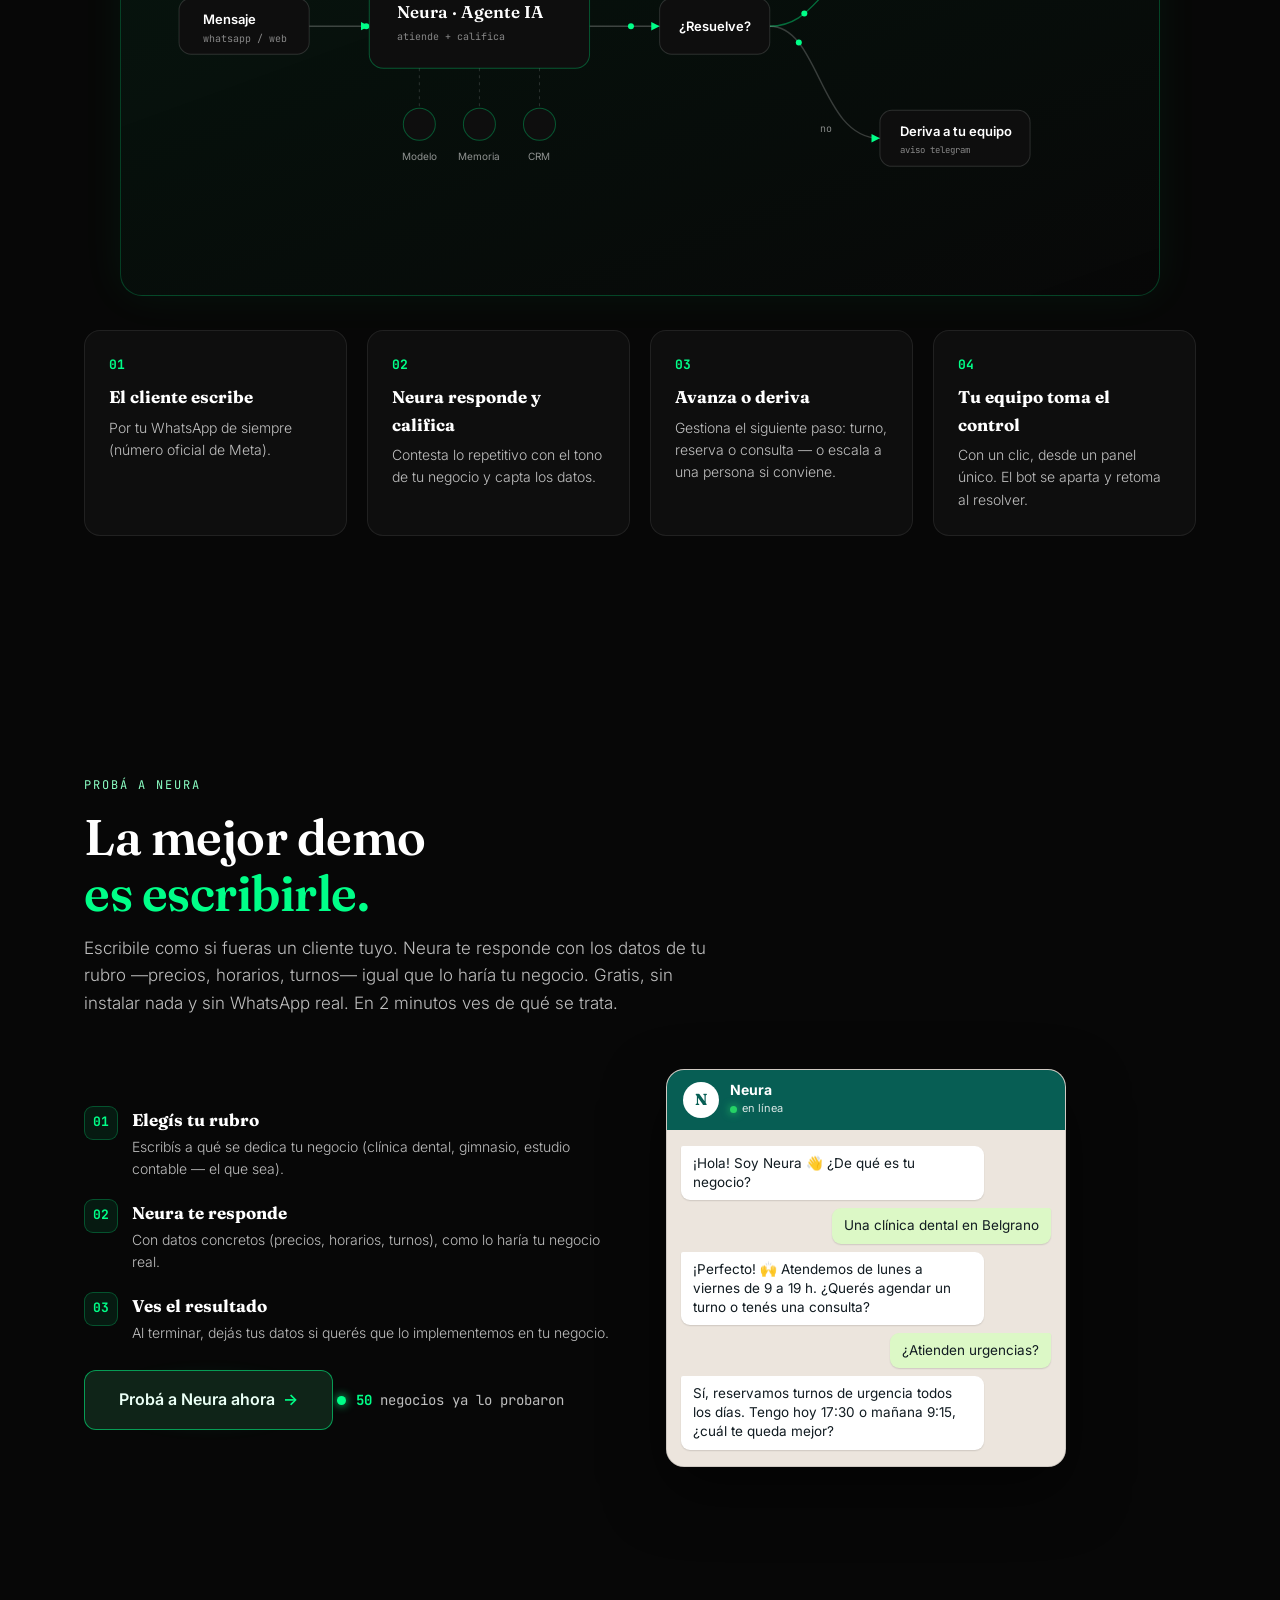
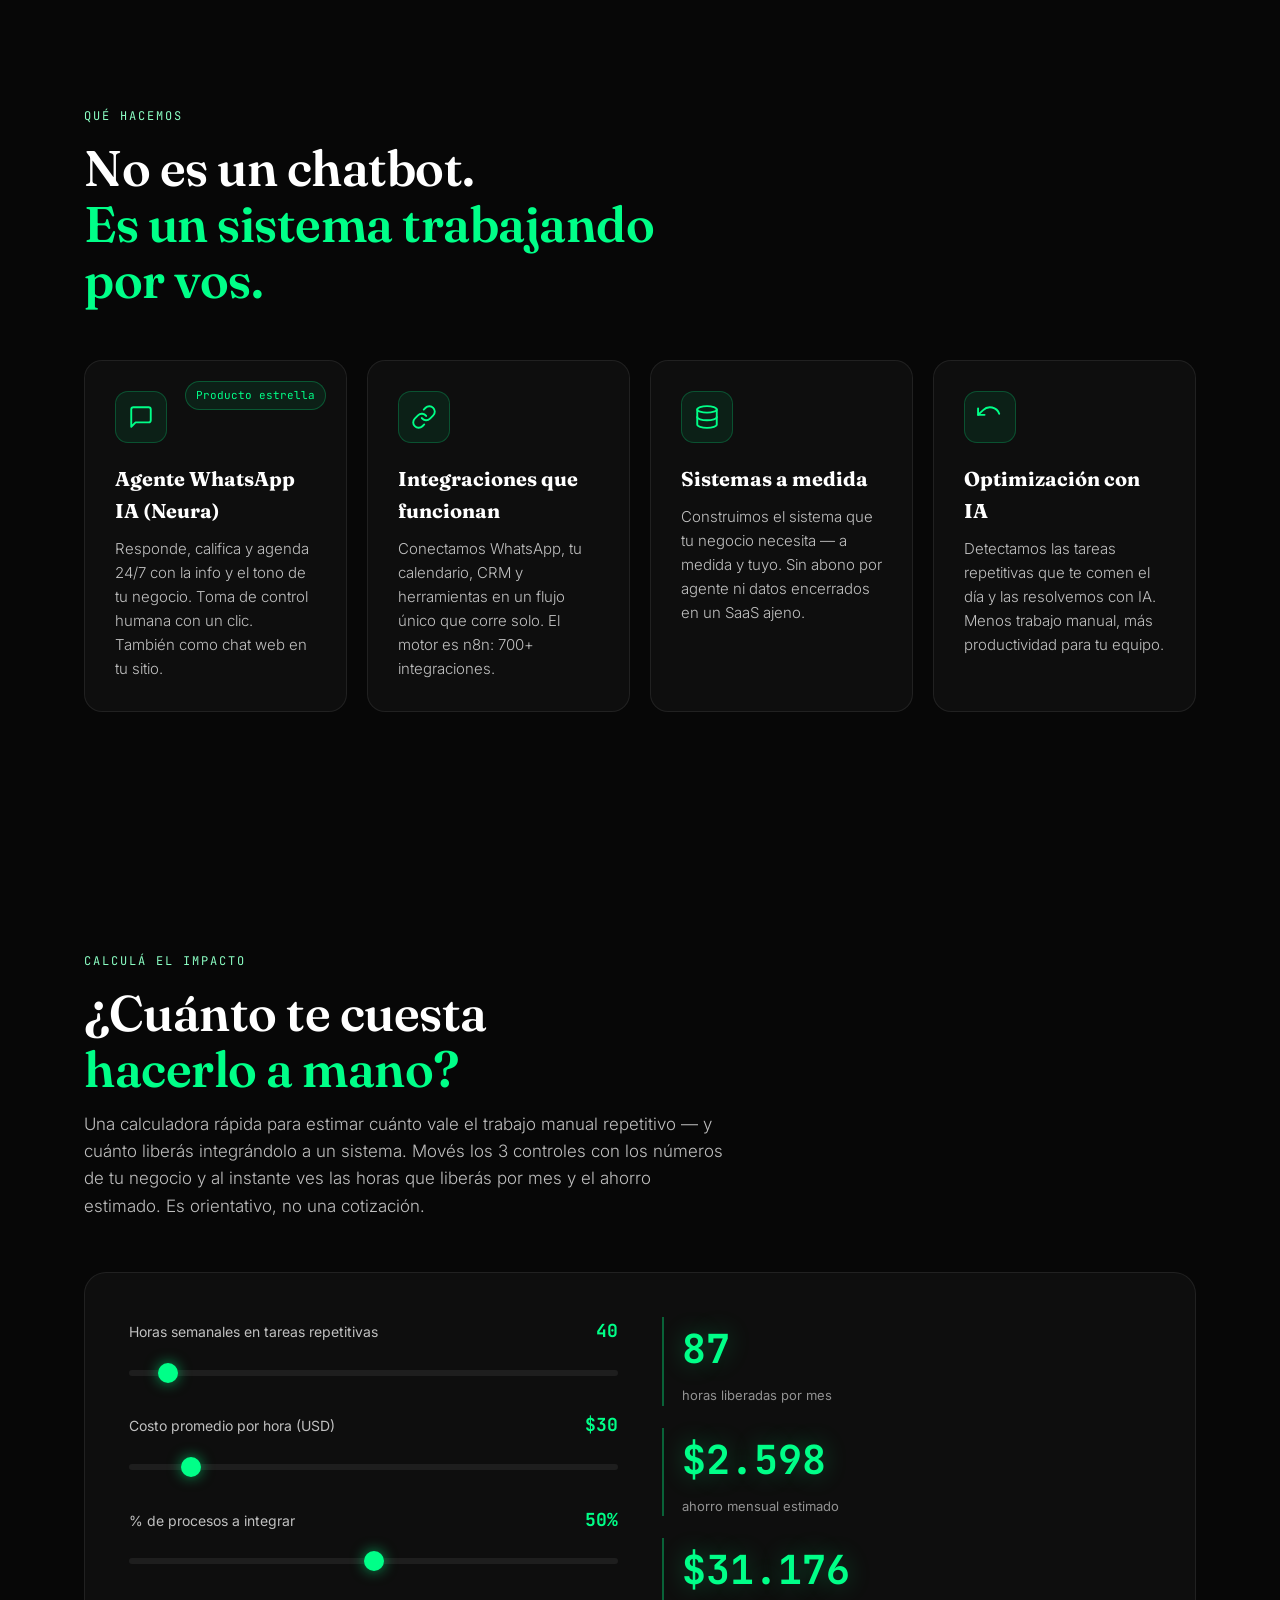
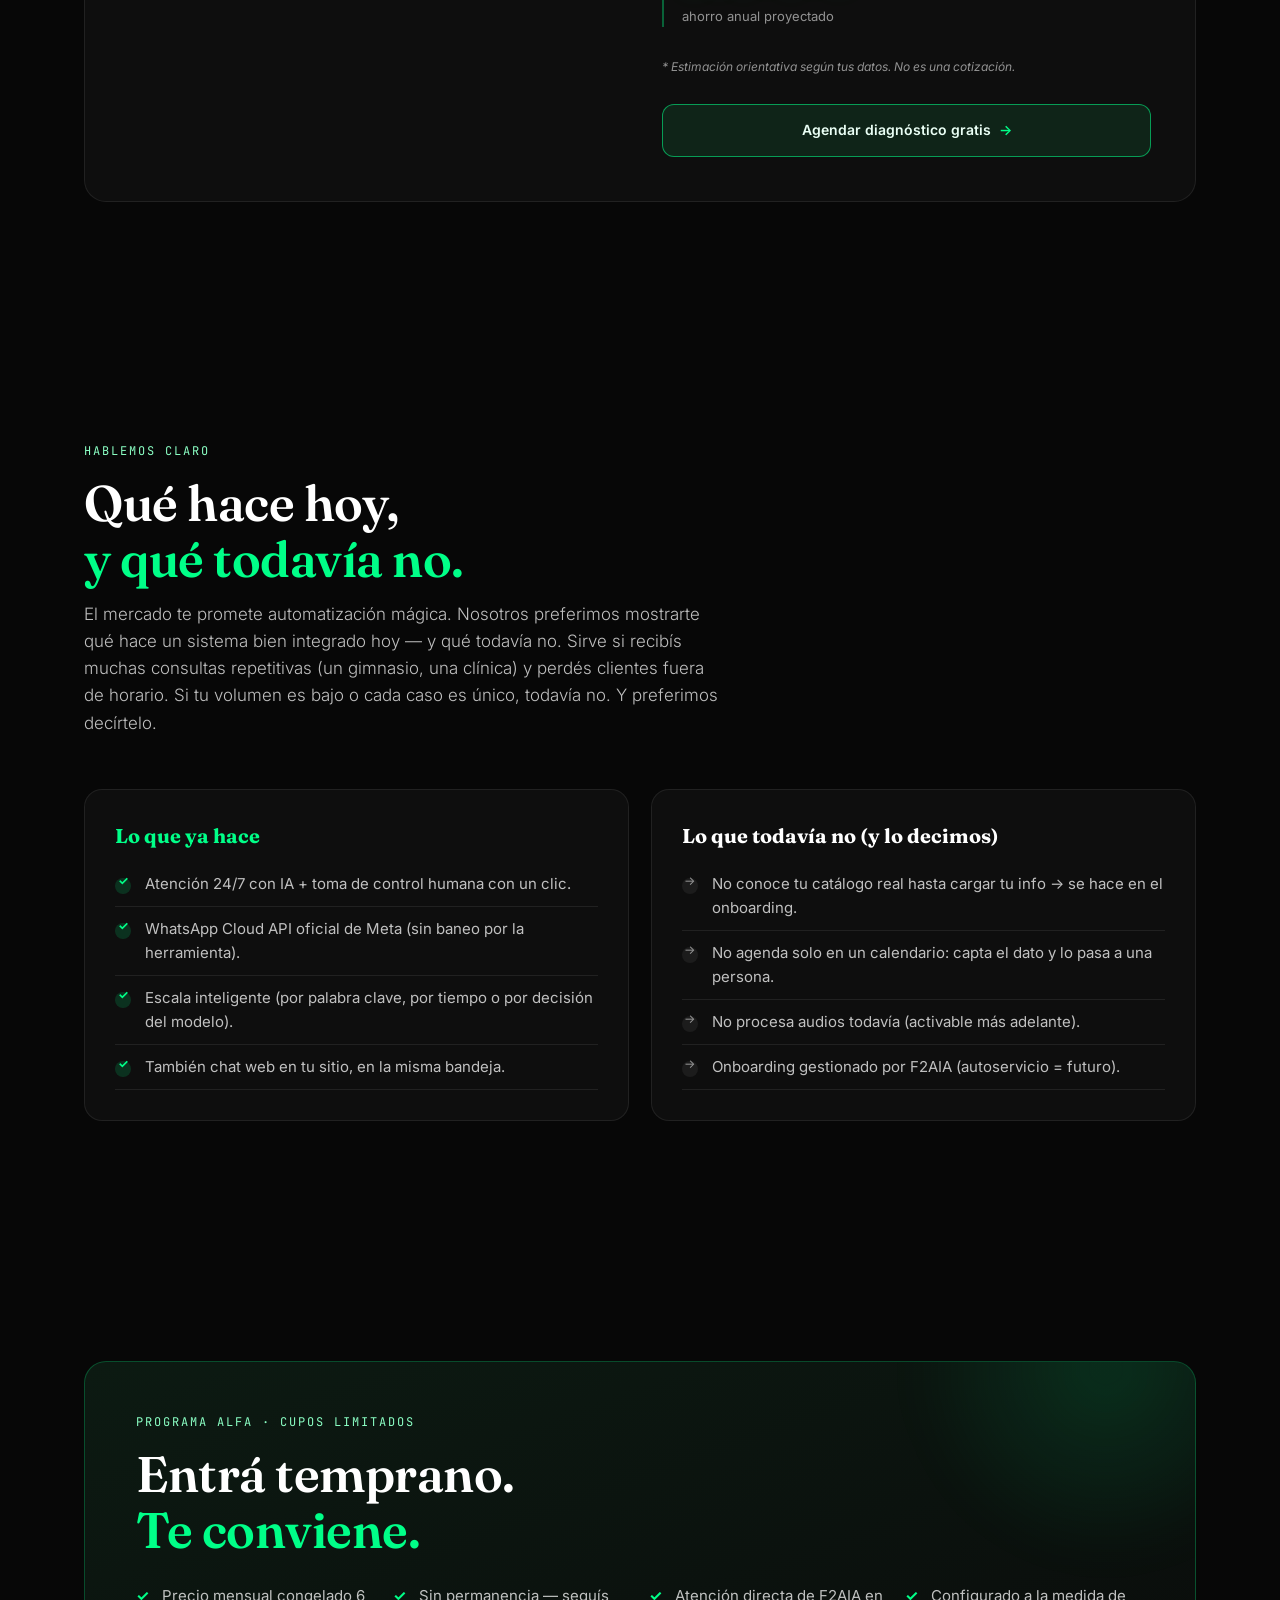
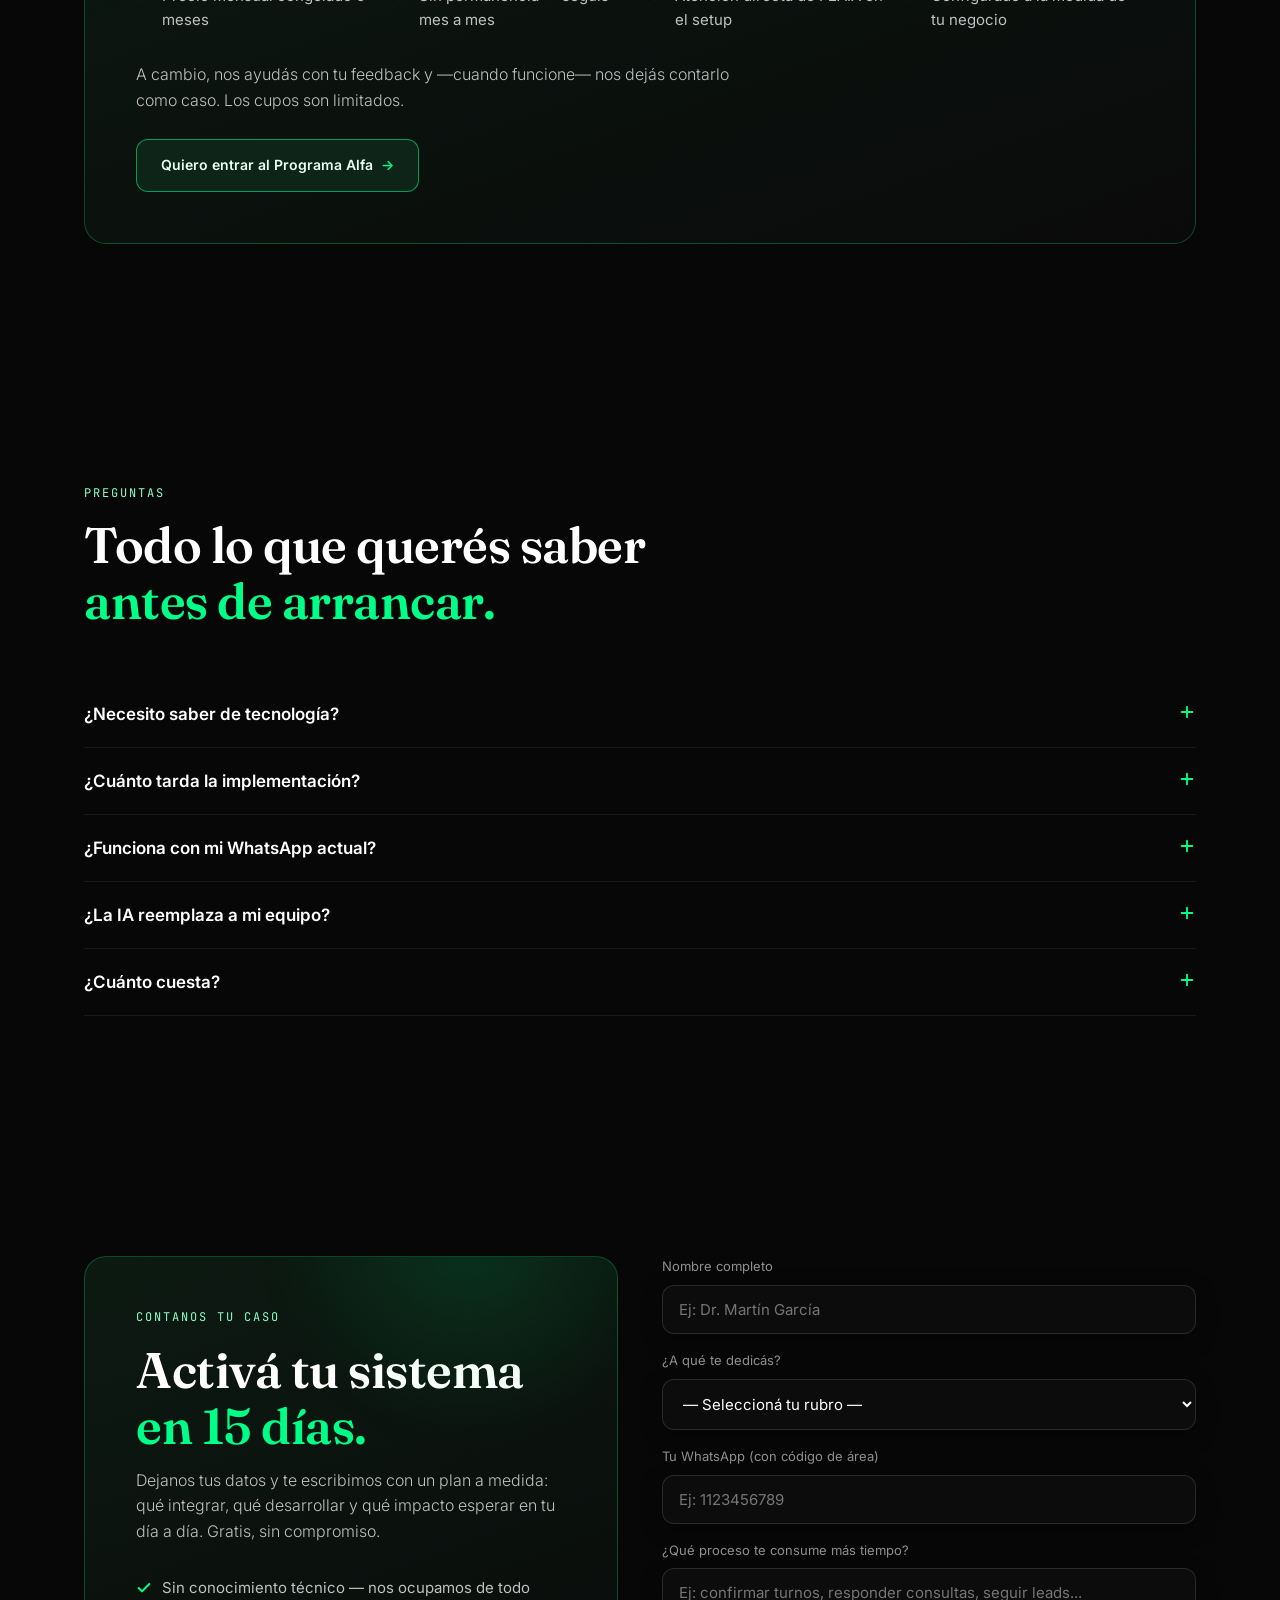
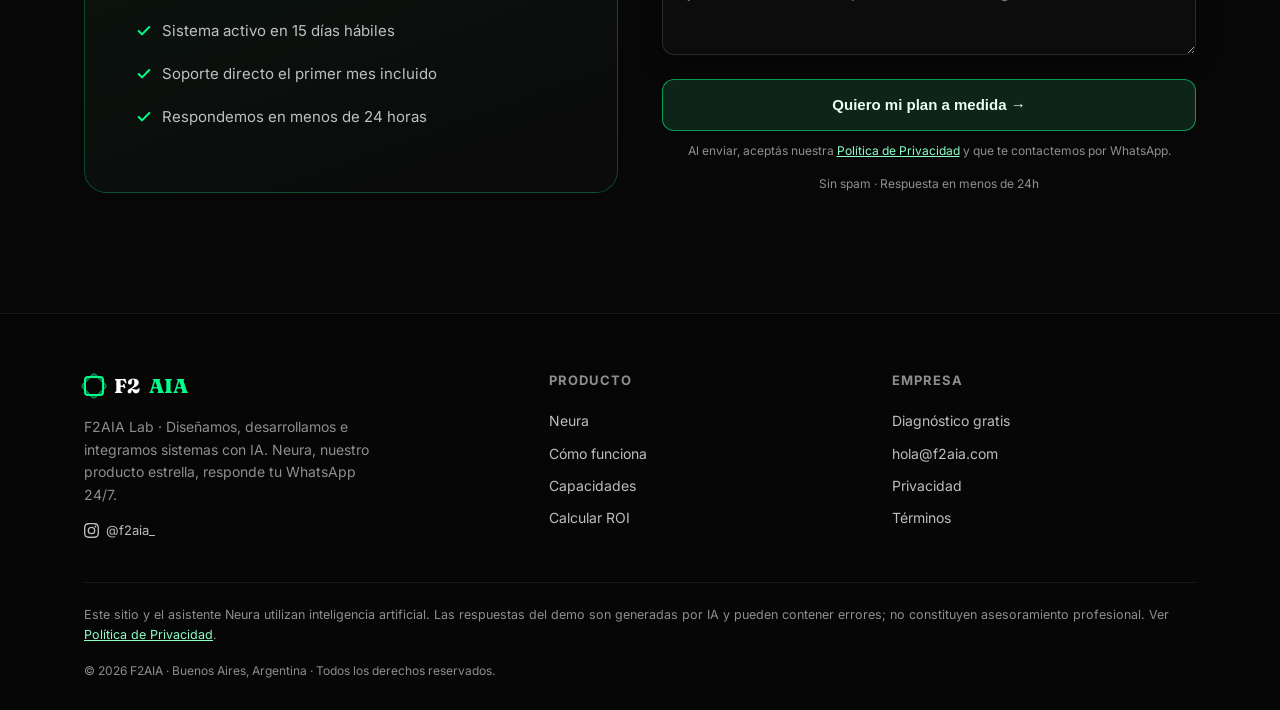
==== commit 523b3544: "Landing: fix copy confusion between Programa Alfa CTA and diagnóstico gratis The contact form sectio" ====
--- a/index.html
+++ b/index.html
@@ -539,7 +539,7 @@
           <div>Configurado a la medida de tu negocio</div>
         </div>
         <p style="color:var(--text);font-weight:300;max-width:60ch;position:relative">A cambio, nos ayudás con tu feedback y —cuando funcione— nos dejás contarlo como caso. Los cupos son limitados.</p>
-        <div style="margin-top:26px;position:relative"><a href="#contacto" class="btn btn-primary">Quiero entrar al Programa Alfa <span class="ar">→</span></a></div>
+        <div style="margin-top:26px;position:relative"><a href="#contacto" class="btn btn-primary" id="cta-alfa">Quiero entrar al Programa Alfa <span class="ar">→</span></a></div>
       </div>
     </div>
   </section>
@@ -563,8 +563,8 @@
     <div class="container">
       <div class="form-wrap">
         <div class="form-copy alfa-card reveal">
-          <p class="kicker">Contanos tu caso</p>
-          <h2>Activá tu sistema<br><span class="green-text">en 15 días.</span></h2>
+          <p class="kicker" id="fc-kicker">Contanos tu caso</p>
+          <h2 id="fc-title">Activá tu sistema<br><span class="green-text">en 15 días.</span></h2>
           <p class="lead" style="position:relative">Dejanos tus datos y te escribimos con un plan a medida: qué integrar, qué desarrollar y qué impacto esperar en tu día a día. Gratis, sin compromiso.</p>
           <ul class="form-benefits">
             <li><span class="fb"><svg width="16" height="16" viewBox="0 0 24 24" fill="none" stroke="currentColor" stroke-width="3" stroke-linecap="round" stroke-linejoin="round"><polyline points="20 6 9 17 4 12"/></svg></span> Sin conocimiento técnico — nos ocupamos de todo</li>
@@ -591,12 +591,12 @@
                data-refresh-expired="auto"></div>
           <p class="form-note" id="err-turnstile" hidden></p>
           <button type="submit" class="btn-submit" id="btn-submit">
-            <span class="btn-label">Quiero mi diagnóstico gratis →</span>
+            <span class="btn-label">Quiero mi plan a medida →</span>
             <span class="btn-sending" aria-hidden="true">Enviando…</span>
             <span class="btn-sent" aria-hidden="true"><svg width="16" height="16" viewBox="0 0 24 24" fill="none" stroke="currentColor" stroke-width="3" stroke-linecap="round" stroke-linejoin="round"><polyline points="20 6 9 17 4 12"/></svg> ¡Recibido! Te contactamos pronto</span>
           </button>
           <p class="form-consent">Al enviar, aceptás nuestra <a href="/privacidad/">Política de Privacidad</a> y que te contactemos por WhatsApp.</p>
-          <p class="form-disclaimer">Sin spam · Diagnóstico gratuito · Respuesta en menos de 24h</p>
+          <p class="form-disclaimer">Sin spam · Respuesta en menos de 24h</p>
         </form>
       </div>
     </div>
@@ -661,6 +661,17 @@
       [h,c,p].forEach(function(el){ el.addEventListener('input',calc); }); calc();
     }
     if(document.readyState==='loading') document.addEventListener('DOMContentLoaded',roi); else roi();
+  })();
+  </script>
+  <!-- El form de #contacto reconoce si venís del CTA de Programa Alfa -->
+  <script>
+  (function(){
+    var alfaBtn=document.getElementById('cta-alfa'), kicker=document.getElementById('fc-kicker'), title=document.getElementById('fc-title');
+    if(!alfaBtn||!kicker||!title) return;
+    alfaBtn.addEventListener('click', function(){
+      kicker.textContent='Programa Alfa · cupos limitados';
+      title.innerHTML='Aplicá al<br><span class="green-text">Programa Alfa.</span>';
+    });
   })();
   </script>
   <!-- Cursor custom (flechita + aro, borde verde que late) -->
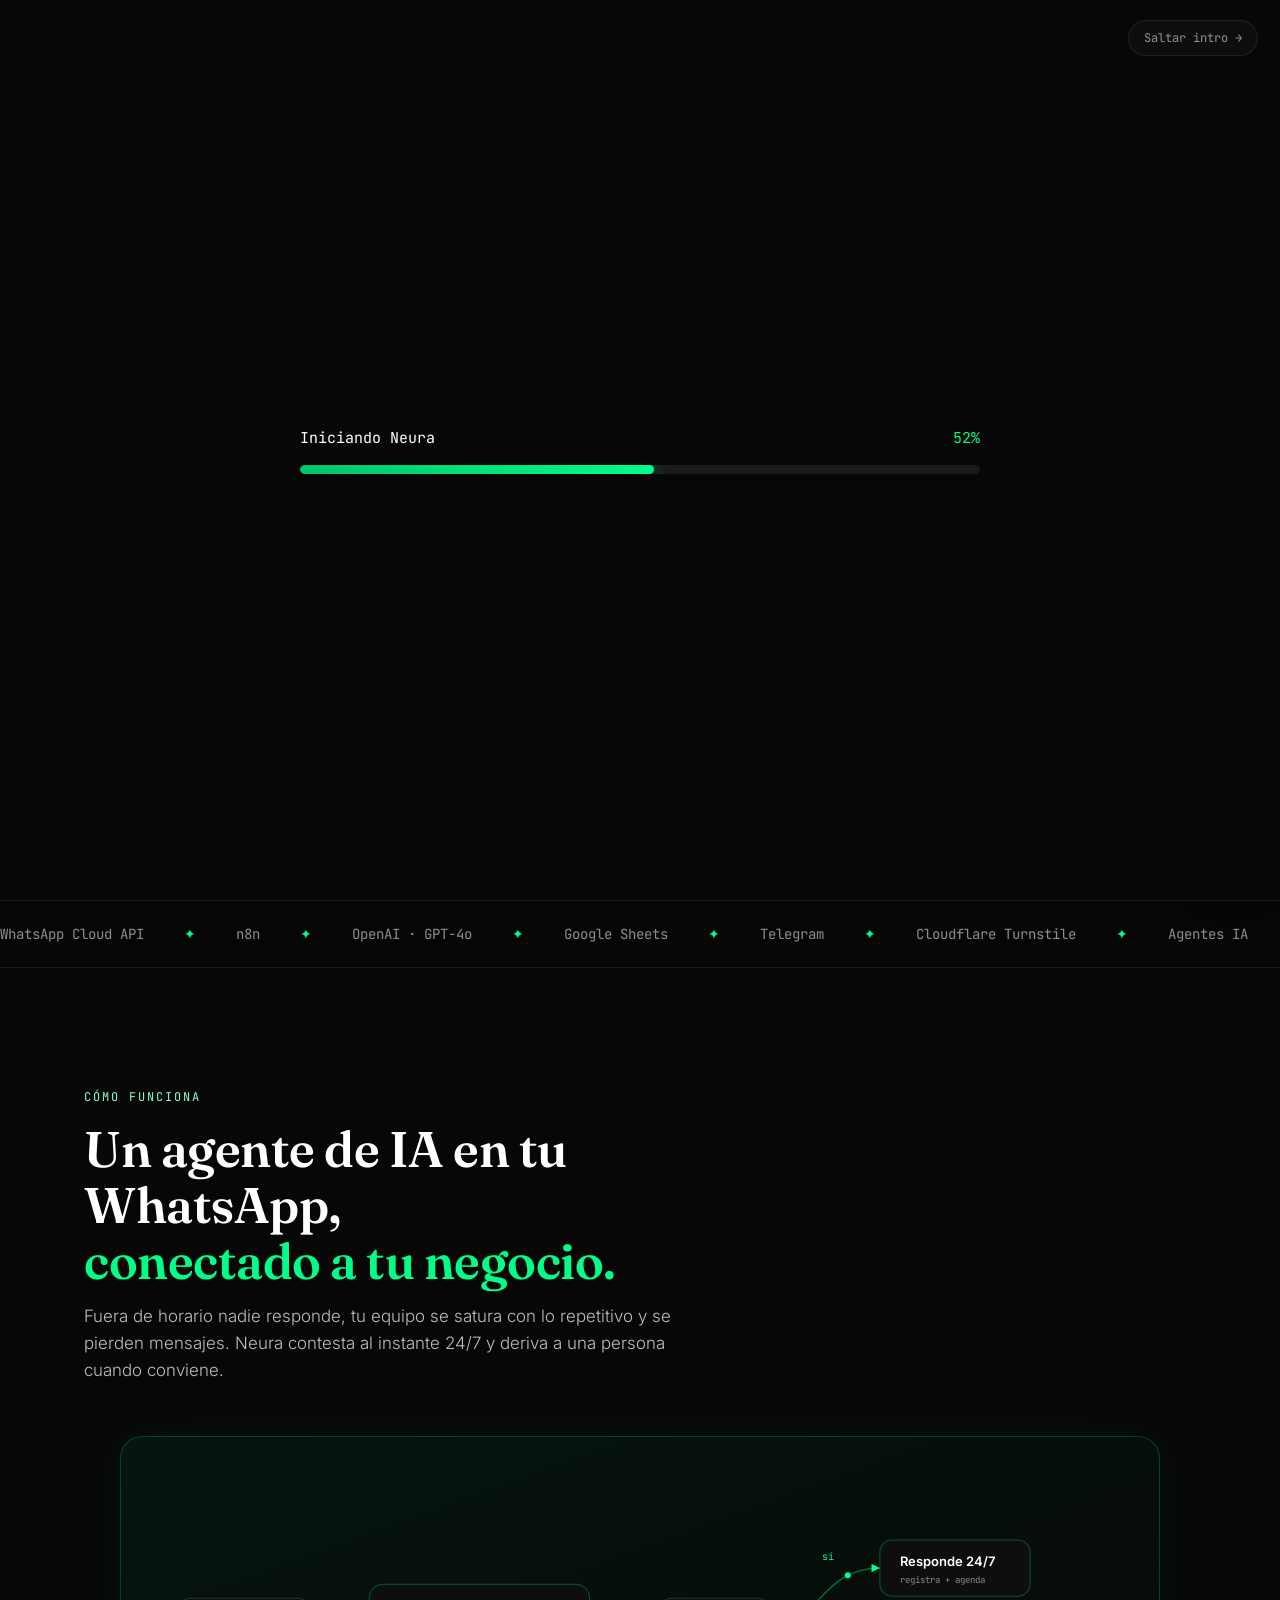
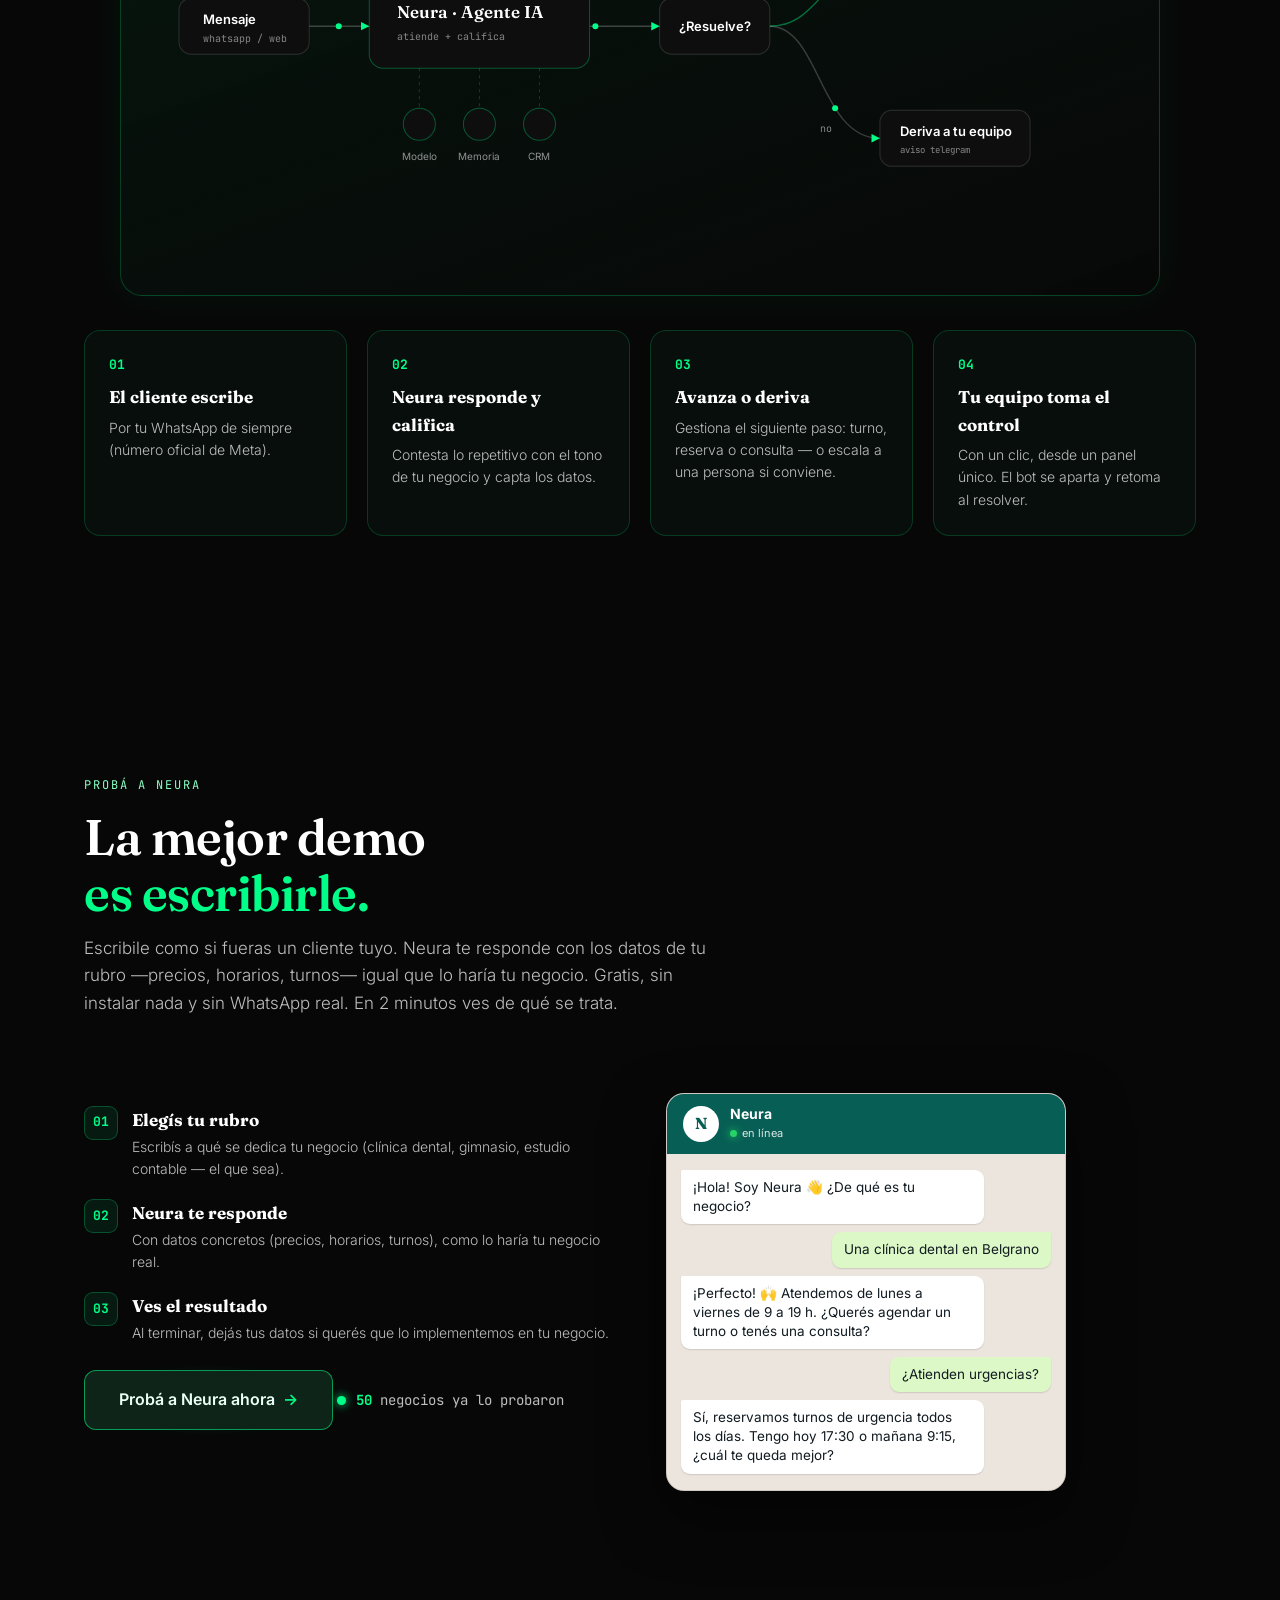
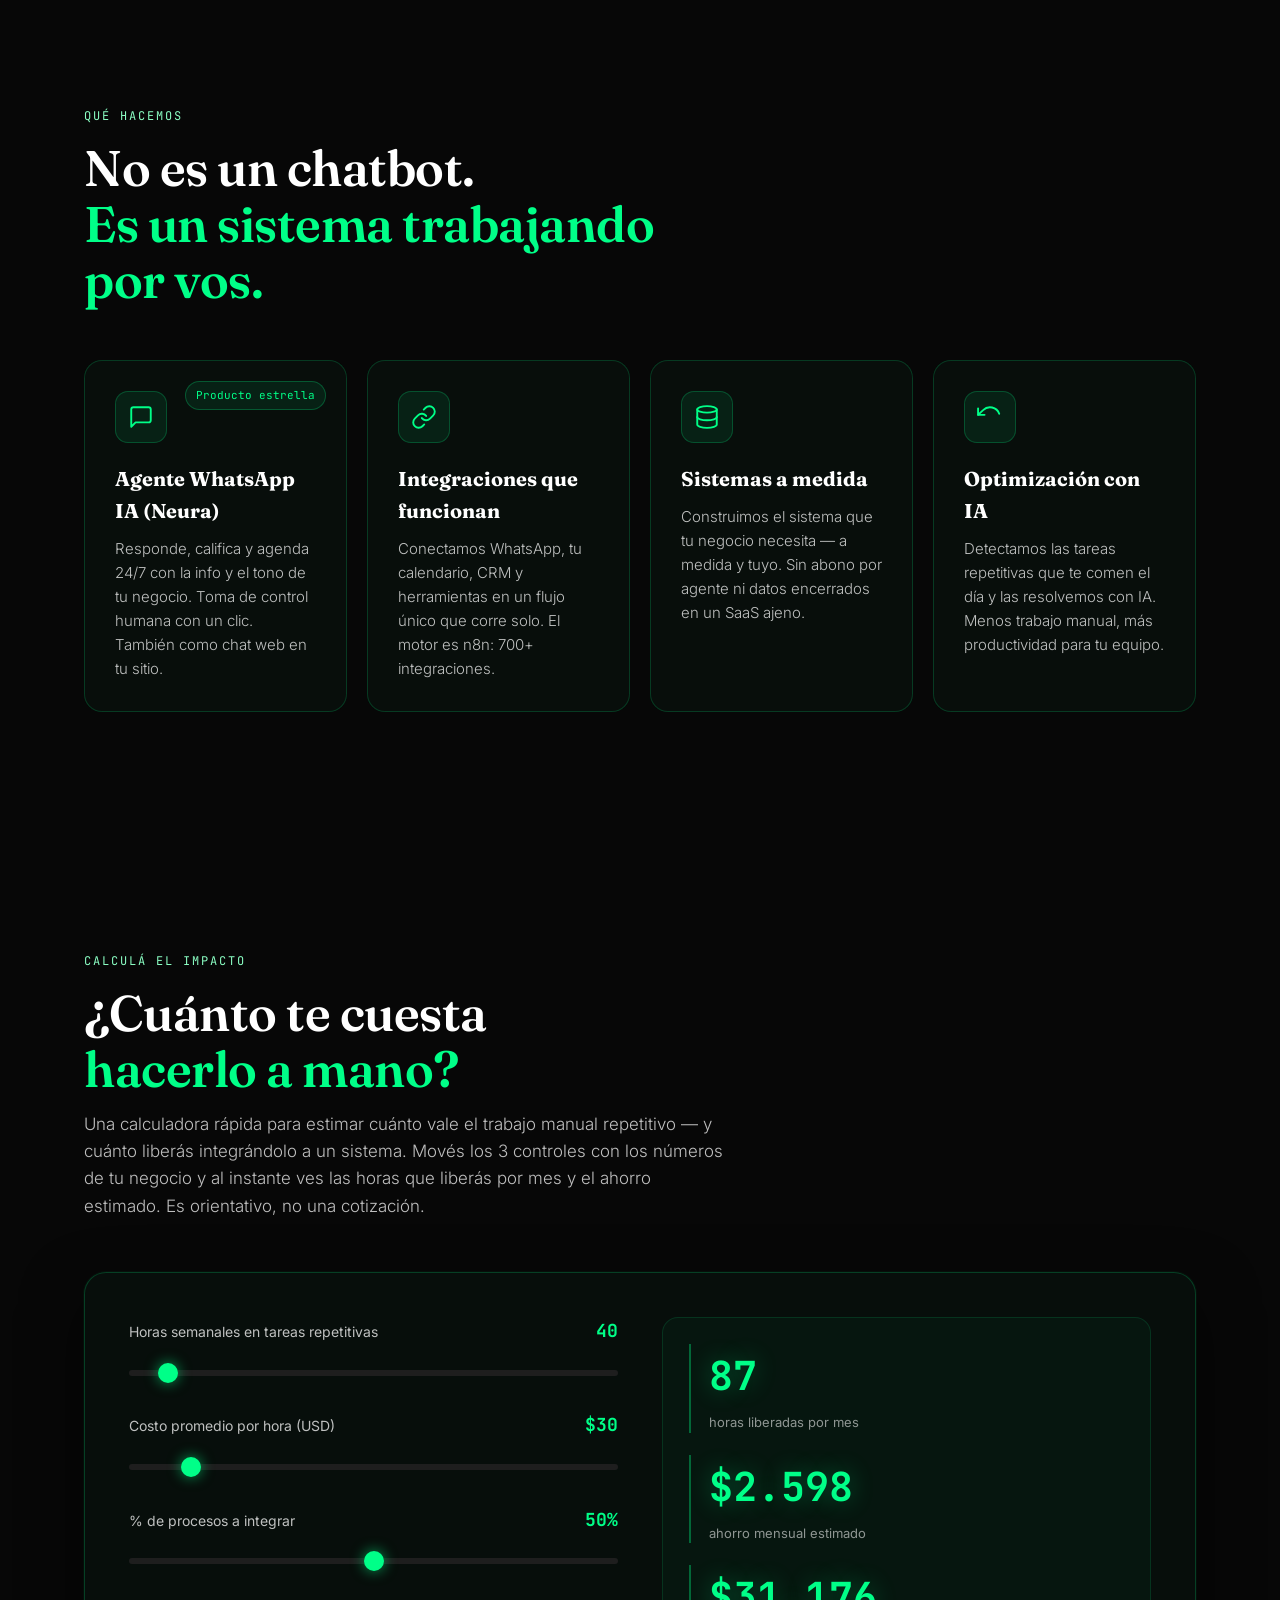
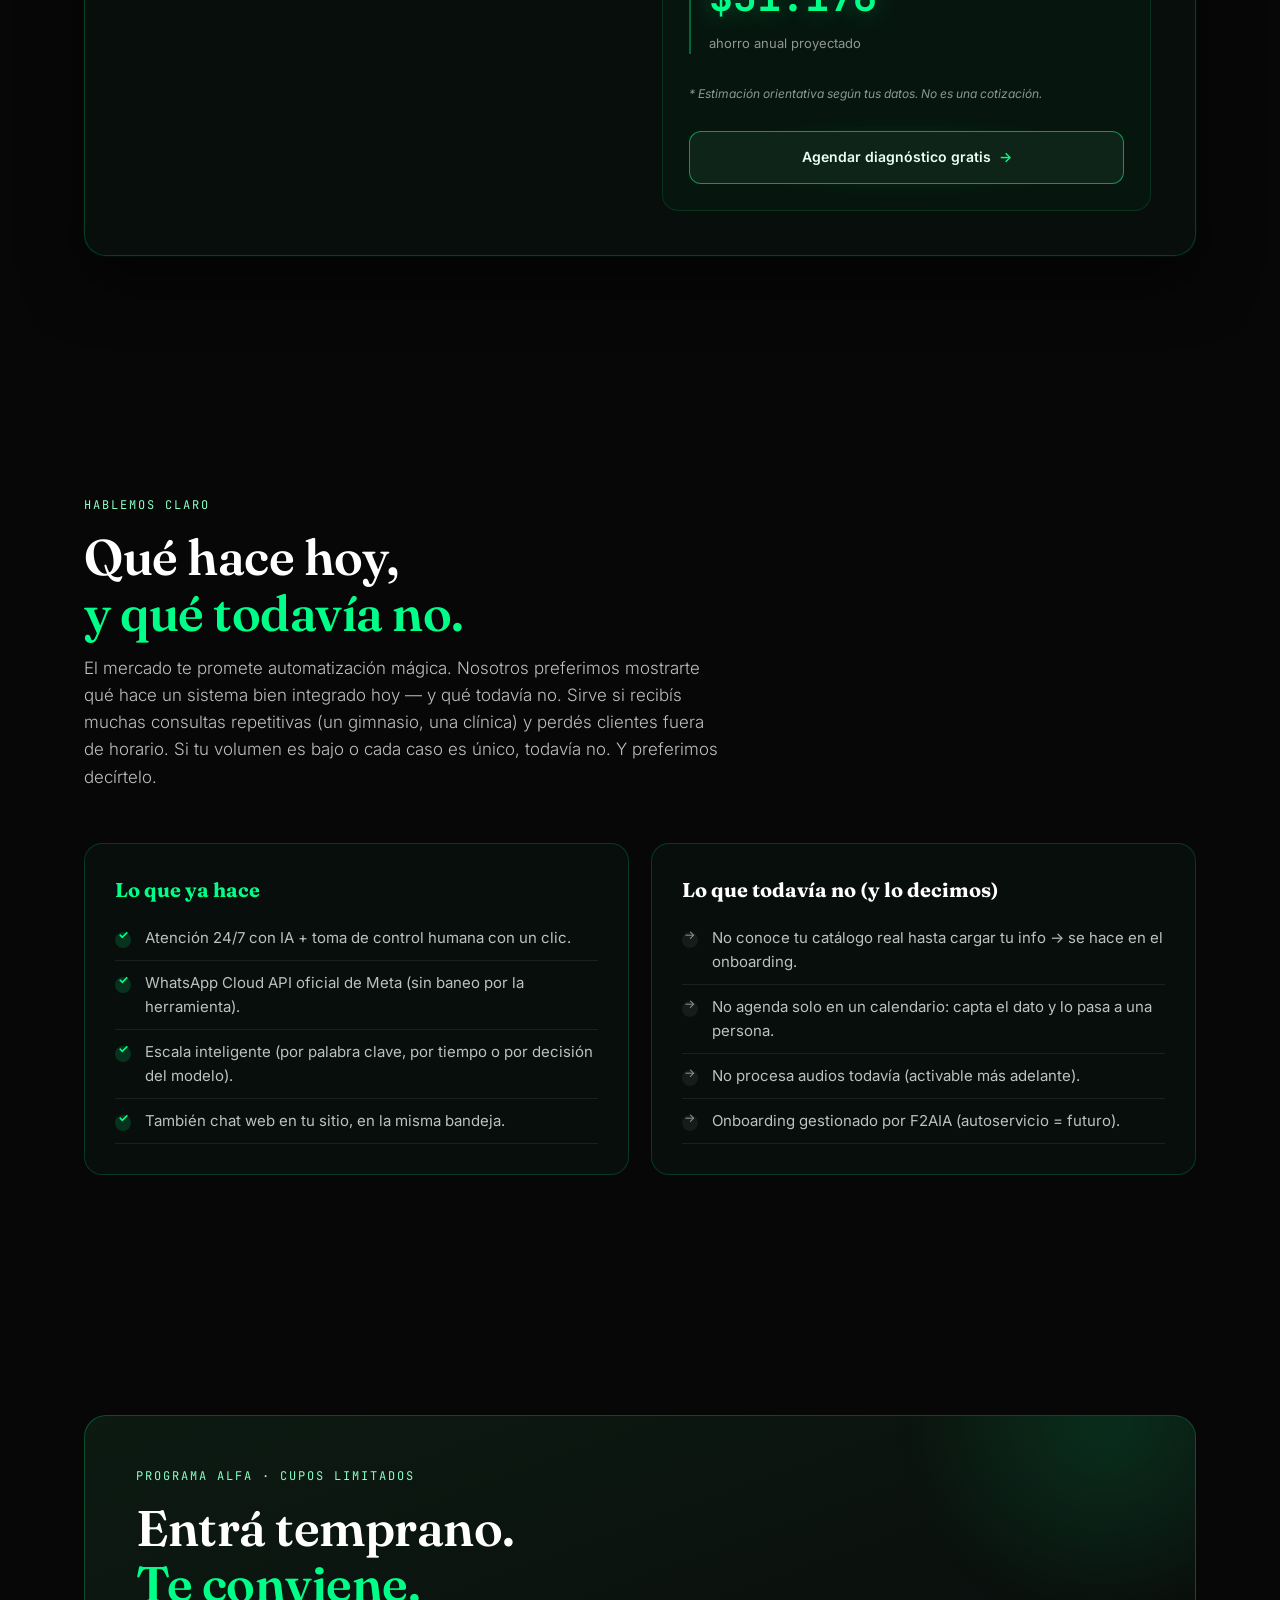
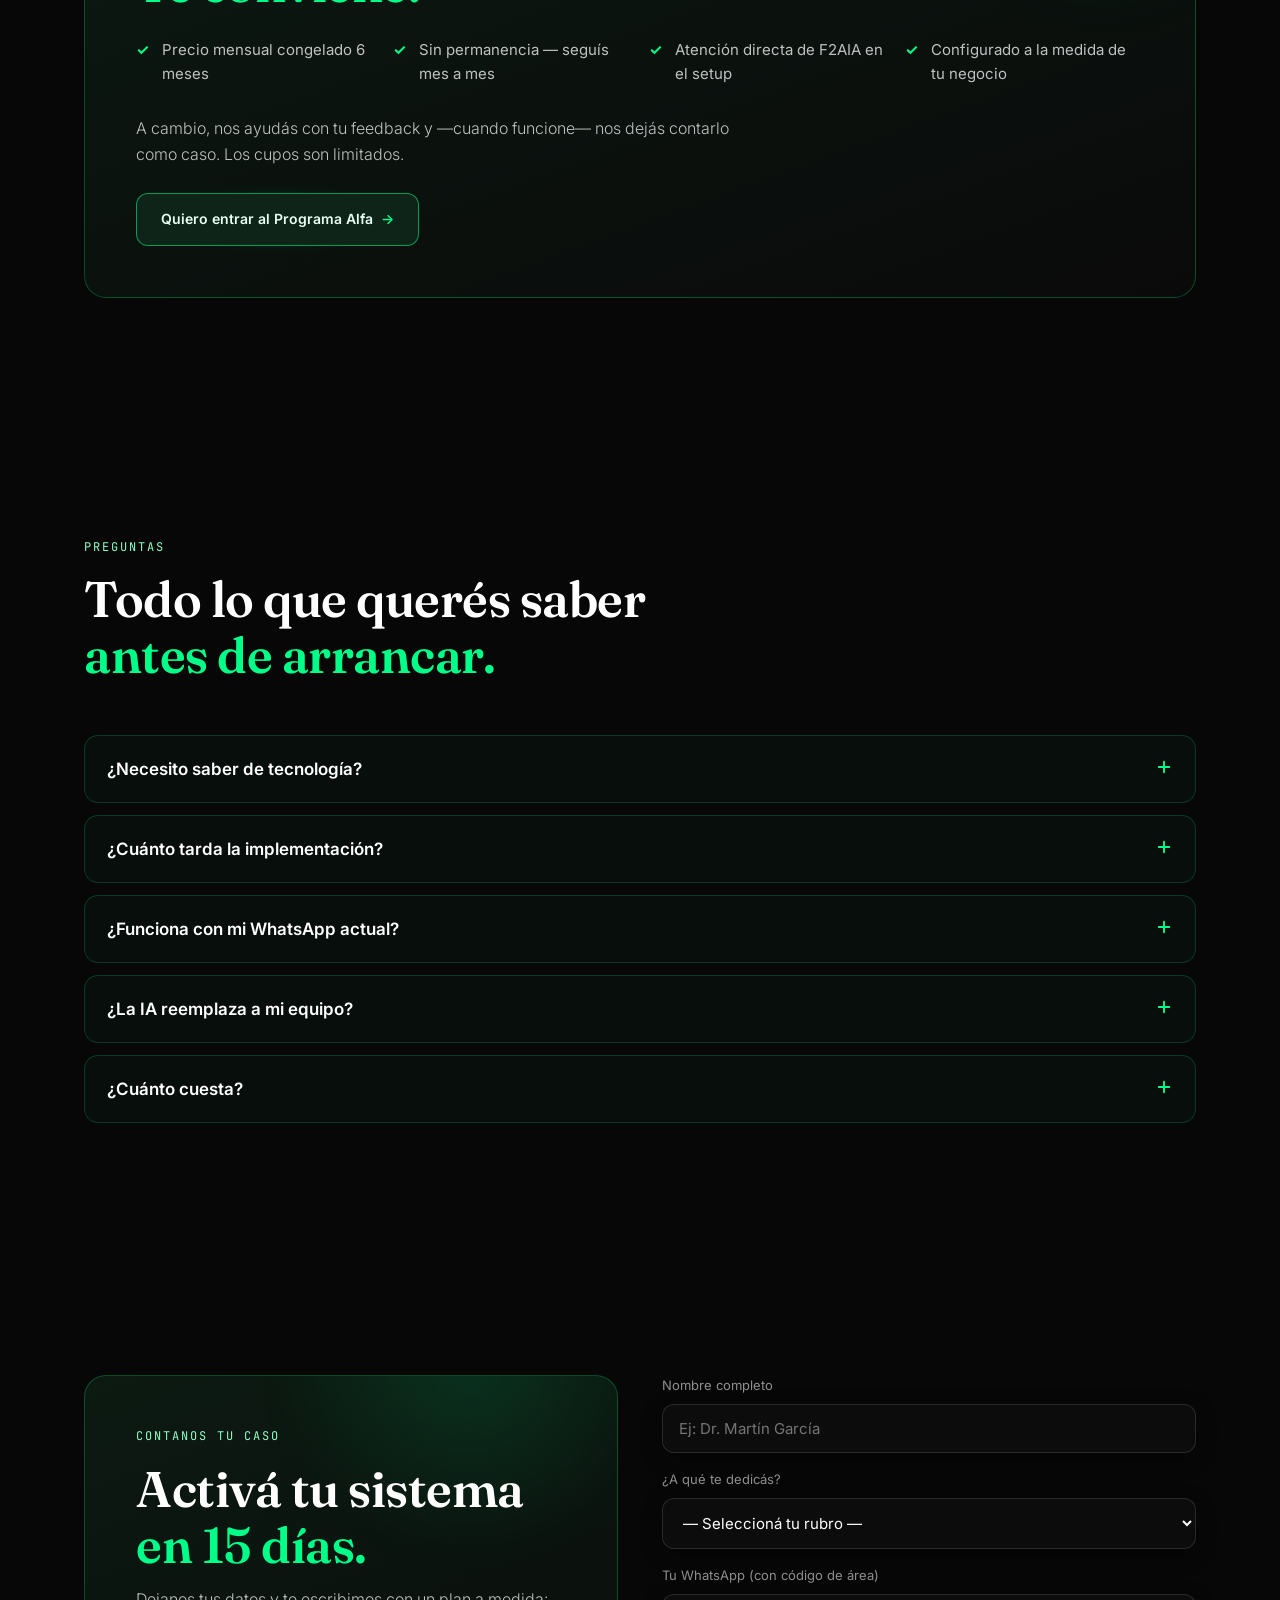
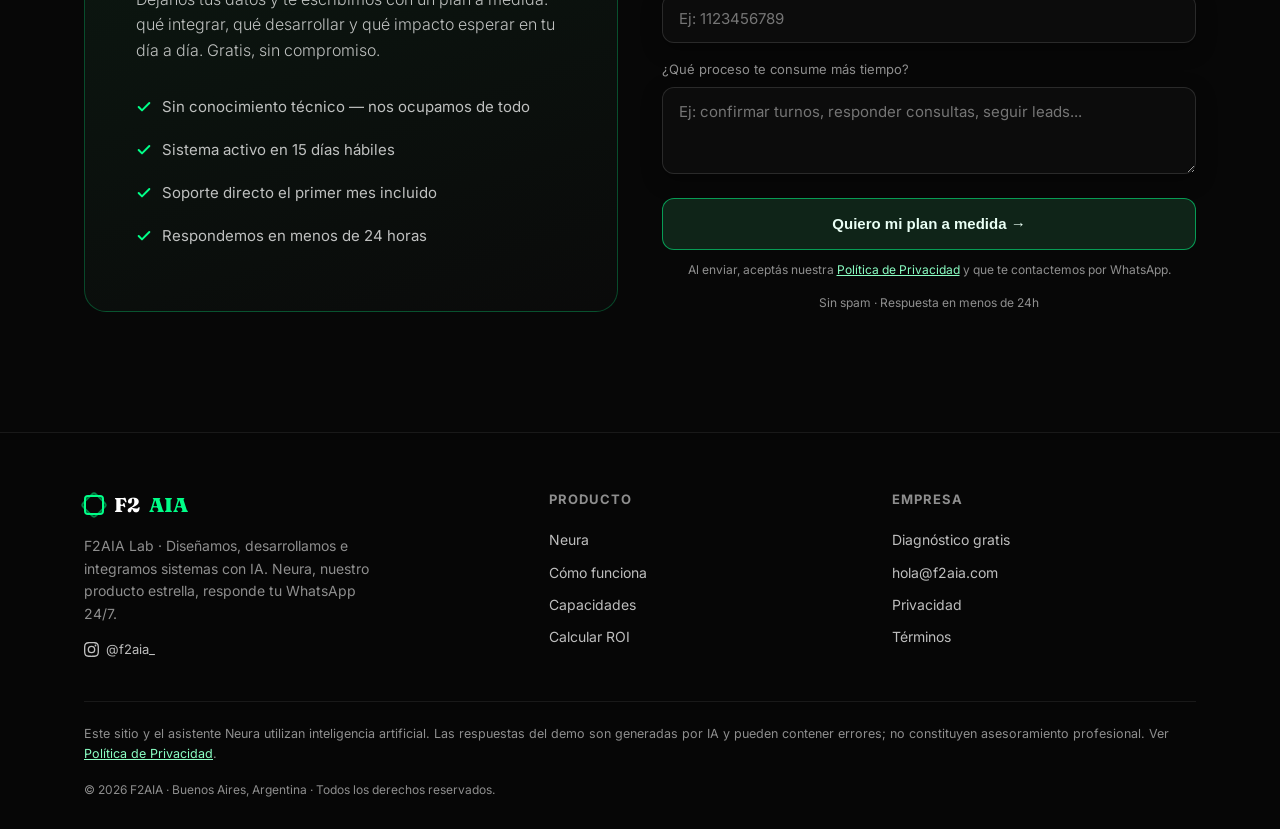
==== commit 27da3bcf: "Landing: Programa Alfa en el header + sistema de movimiento premium Header - El CTA del header pasa " ====
--- a/index.html
+++ b/index.html
@@ -98,15 +98,27 @@
   .nav{ position:fixed; top:0; left:0; right:0; z-index:30; height:var(--nav-h); display:flex; align-items:center; opacity:0; pointer-events:none; transition:background .3s, backdrop-filter .3s, opacity .7s ease }
   .nav.ready{ opacity:1; pointer-events:auto }
   body.intro-lock{ overflow:hidden }
-  .nav.scrolled{ background:rgba(7,7,7,.8); backdrop-filter:blur(10px); border-bottom:1px solid var(--line) }
-  .nav-inner{ width:100%; max-width:var(--max); margin:0 auto; padding:0 clamp(18px,4vw,44px); display:flex; align-items:center; justify-content:space-between }
+  /* Cápsula flotante: al scrollear, la barra se despega del borde y toma cuerpo (blur + borde + sombra) */
+  .nav-inner{ width:calc(100% - clamp(18px,5vw,40px)); max-width:var(--max); margin:0 auto; padding:8px clamp(10px,2vw,16px) 8px clamp(16px,3vw,26px); display:flex; align-items:center; justify-content:space-between;
+    border:1px solid transparent; border-radius:999px; transition:background .35s var(--ease), border-color .35s var(--ease), box-shadow .35s var(--ease), backdrop-filter .35s var(--ease) }
+  .nav.scrolled .nav-inner{ background:rgba(14,14,14,.72); backdrop-filter:blur(14px) saturate(1.25); border-color:rgba(255,255,255,.10); box-shadow:0 12px 34px rgba(0,0,0,.5) }
+  /* Progreso de lectura */
+  .nav-progress{ position:fixed; top:0; left:0; right:0; height:2px; z-index:31; pointer-events:none }
+  .nav-progress span{ display:block; height:100%; width:0; background:linear-gradient(90deg,var(--green-deep),var(--green)); box-shadow:0 0 10px rgba(0,255,136,.45) }
   .nav-logo{ display:flex; align-items:center; gap:10px; font-family:'Fraunces',Georgia,serif; font-weight:800; font-size:20px; text-decoration:none; letter-spacing:-.3px }
   .nav-logo .iso{ width:20px;height:20px;position:relative;display:inline-block }
   .nav-logo .iso::before,.nav-logo .iso::after{ content:"";position:absolute;inset:0;border:2px solid var(--green);border-radius:4px }
   .nav-logo .iso::after{ transform:rotate(45deg);opacity:.5 } .nav-logo span{ color:var(--green) }
   .nav-links{ display:flex; align-items:center; gap:6px; list-style:none }
-  .nav-links a{ font-size:14px; color:#cfcfcf; text-decoration:none; padding:9px 14px; border-radius:10px; transition:.25s }
-  .nav-links a:hover{ color:#fff; background:rgba(255,255,255,.05) } .nav-links a.hot{ color:var(--green) }
+  .nav-links a{ position:relative; font-size:14px; color:#cfcfcf; text-decoration:none; padding:9px 14px; border-radius:10px; transition:color .25s var(--ease) }
+  .nav-links a:hover{ color:#fff } .nav-links a.hot{ color:var(--green) }
+  /* Subrayado verde que crece de izquierda a derecha (reemplaza el fondo gris) */
+  .nav-links a:not(.btn)::after{ content:""; position:absolute; left:14px; right:14px; bottom:4px; height:1.5px; border-radius:2px; background:var(--green);
+    transform:scaleX(0); transform-origin:left; transition:transform .32s var(--ease) }
+  .nav-links a:not(.btn):hover::after{ transform:scaleX(1) }
+  .nav-links a.btn{ padding:10px 18px; font-size:13.5px }
+  /* CTA compacto de la barra móvil (siempre visible, sin abrir la hamburguesa) */
+  .nav-cta-mob{ display:none }
   .nav-burger{ display:none; flex-direction:column; gap:5px; background:none; border:0; cursor:pointer; padding:8px }
   .nav-burger span{ width:24px; height:2px; background:#fff; transition:.3s }
   .nav-mobile{ display:none }
@@ -115,6 +127,30 @@
   .hero{ min-height:100vh; display:flex; align-items:center; padding-top:var(--nav-h) }
   .hero-l{ max-width:720px; opacity:0; transform:translateY(14px); transition:opacity 1s ease, transform 1s var(--ease) }
   .hero-l.on{ opacity:1; transform:none }
+  /* Entrada del hero en cascada (volanta → título → bajada → botones → números).
+     Antes el bloque entero subía 14px de una sola vez y, después de la intro, no se percibía.
+     Se dispara con la clase `.on` que ya pone hero-bg.js — ese archivo NO se toca. */
+  .hero-l.on>*{ animation:hero-in 1.5s var(--ease) both }
+  .hero-l.on>*:nth-child(1){ animation-delay:.10s }
+  .hero-l.on>*:nth-child(3){ animation-delay:1.60s }
+  .hero-l.on>*:nth-child(4){ animation-delay:2.05s }
+  .hero-l.on>*:nth-child(5){ animation-delay:2.40s }
+  @keyframes hero-in{ from{ opacity:0; translate:-26px 22px } to{ opacity:1; translate:0 0 } }
+  /* El H1 no entra como bloque: lo hace palabra por palabra (los <span class="w"> los crea un
+     script chico al cargar; el retraso de cada palabra se calcula ahí). Si ese script no corre,
+     el título se ve igual — sin animación, pero nunca invisible. */
+  .hero-l.on>h1{ animation:none }
+  .hero h1 .w, .sec-head h2 .w, .alfa-card h2 .w{ display:inline-block; will-change:opacity, translate, filter }
+  .hero-l.on h1 .w{ animation:word-in 1.1s var(--ease) both }
+  @keyframes word-in{ from{ opacity:0; translate:0 .42em; filter:blur(8px) } to{ opacity:1; translate:0 0; filter:blur(0) } }
+  /* Títulos de sección: misma entrada palabra por palabra, pero atada al scroll.
+     El tramo de cada palabra (--r desktop / --rm móvil) lo calcula el mismo script del hero. */
+  @supports (animation-timeline: view()){
+    .sec-head h2.split, .alfa-card h2.split{ animation:none }
+    .sec-head h2 .w, .alfa-card h2 .w{ animation:word-in linear both; animation-timeline:view(); animation-range:entry 10% cover var(--r,30%) }
+    @media (max-width:820px){ .sec-head h2 .w, .alfa-card h2 .w{ animation-range:entry 10% cover var(--rm,42%) } }
+  }
+  @media (prefers-reduced-motion:reduce){ .hero-l.on>*, .hero-l.on h1 .w{ animation:none } }
   .eyebrow{ display:inline-flex; align-items:center; gap:9px; margin-bottom:22px; font-family:'JetBrains Mono',monospace; font-size:11px; letter-spacing:2px; text-transform:uppercase; color:var(--green-soft) }
   .eyebrow .d{ width:7px;height:7px;border-radius:50%;background:var(--green);box-shadow:0 0 10px var(--green);animation:pulse 1.8s ease-in-out infinite }
   @keyframes pulse{0%,100%{opacity:1;transform:scale(1)}50%{opacity:.4;transform:scale(.65)}}
@@ -139,8 +175,104 @@
   .reveal{ opacity:0; transform:translateY(24px); transition:opacity .7s var(--ease), transform .7s var(--ease) }
   .reveal.is-visible{ opacity:1; transform:none }
 
+  /* ── SISTEMA DE MOVIMIENTO (recorridos cortos, easing suave, escalonado leve) ──
+     Regla: nada viaja más de 30px ni dura más de .8s; el escalonado corta al 5º elemento
+     para que una grilla larga no se sienta lenta. Todo se apaga con reduced-motion. */
+
+  /* 1. Grillas: cada pieza entra "colgada" de su esquina superior izquierda y se endereza.
+        🔴 La lista de `transition` va acá (y no solo en .reveal) A PROPÓSITO: reglas como .card o .step
+        vienen DESPUÉS en esta hoja y su `transition` pisaba entera la del .reveal — la opacidad no se
+        animaba y el efecto no se veía. Al declararla en un selector más específico, gana esta.
+        Se usan `translate`/`rotate`/`scale` (propiedades independientes) para no chocar con el
+        `transform` del hover, que necesita su propia duración, más corta. */
+  .bento>.reveal, .steps>.reveal, .demo-steps>.reveal, .faq-list>.reveal, .two-col>.reveal,
+  .roi-card.reveal, .alfa-card.reveal{
+    transform:none; transform-origin:0% 0%; translate:0 38px; rotate:2.4deg; scale:.98;
+    transition:opacity .75s var(--ease), translate .75s var(--ease), rotate .75s var(--ease), scale .75s var(--ease),
+               border-color .3s, transform .35s var(--ease) }
+  .bento>.reveal.is-visible, .steps>.reveal.is-visible, .demo-steps>.reveal.is-visible, .faq-list>.reveal.is-visible,
+  .two-col>.reveal.is-visible, .roi-card.reveal.is-visible, .alfa-card.reveal.is-visible{
+    translate:0 0; rotate:0deg; scale:1 }
+
+  /* 1-bis. ANIMACIÓN ATADA AL SCROLL — la card se endereza mientras girás la rueda, no "de golpe".
+     Con la transición sola, el efecto se dispara cuando la card asoma por el borde de abajo y termina
+     fuera del foco. Con `animation-timeline: view()` el avance lo manda la posición en pantalla.
+     Va dentro de @supports: donde no exista (Safari viejo, Firefox), sigue funcionando lo de arriba. */
+  @supports (animation-timeline: view()){
+    .bento>.reveal, .steps>.reveal, .demo-steps>.reveal, .faq-list>.reveal, .two-col>.reveal{
+      animation:card-hang linear both; animation-timeline:view(); animation-range:entry 0% cover 34% }
+    .bento>.reveal:nth-child(2), .steps>.reveal:nth-child(2), .demo-steps>.reveal:nth-child(2), .faq-list>.reveal:nth-child(2), .two-col>.reveal:nth-child(2){ animation-range:entry 0% cover 40% }
+    .bento>.reveal:nth-child(3), .steps>.reveal:nth-child(3), .demo-steps>.reveal:nth-child(3), .faq-list>.reveal:nth-child(3){ animation-range:entry 0% cover 46% }
+    .bento>.reveal:nth-child(n+4), .steps>.reveal:nth-child(n+4), .demo-steps>.reveal:nth-child(n+4), .faq-list>.reveal:nth-child(n+4){ animation-range:entry 0% cover 52% }
+
+    /* Piezas grandes (calculadora ROI, card de Alfa, diagrama de flujo, mockup del chat):
+       misma idea pero MUCHO más contenida — un panel ancho inclinado 8° se ve roto, no premium. */
+    .roi-card.reveal, .alfa-card.reveal, .flow-wrap.reveal, .chatmock.reveal{
+      animation:panel-hang linear both; animation-timeline:view(); animation-range:entry 0% cover 30% }
+
+    /* Texto: el bloque de título entra desde la izquierda, en orden (volanta → título → bajada) */
+    .sec-head.reveal>*{ animation:text-in linear both; animation-timeline:view(); animation-range:entry 8% cover 24% }
+    .sec-head.reveal>*:nth-child(2){ animation-range:entry 8% cover 30% }
+    .sec-head.reveal>*:nth-child(3){ animation-range:entry 8% cover 36% }
+
+    /* En móvil la pantalla es más corta: el mismo recorrido se consume en 2 gestos y no se aprecia.
+       Se estira el tramo de scroll (no la "velocidad") para que el movimiento dure más dedo. */
+    @media (max-width:820px){
+      .bento>.reveal, .steps>.reveal, .demo-steps>.reveal, .faq-list>.reveal, .two-col>.reveal{ animation-range:entry 0% cover 58% }
+      .bento>.reveal:nth-child(2), .steps>.reveal:nth-child(2), .demo-steps>.reveal:nth-child(2), .faq-list>.reveal:nth-child(2), .two-col>.reveal:nth-child(2){ animation-range:entry 0% cover 62% }
+      .bento>.reveal:nth-child(3), .steps>.reveal:nth-child(3), .demo-steps>.reveal:nth-child(3), .faq-list>.reveal:nth-child(3){ animation-range:entry 0% cover 66% }
+      .bento>.reveal:nth-child(n+4), .steps>.reveal:nth-child(n+4), .demo-steps>.reveal:nth-child(n+4), .faq-list>.reveal:nth-child(n+4){ animation-range:entry 0% cover 70% }
+      .roi-card.reveal, .alfa-card.reveal, .flow-wrap.reveal, .chatmock.reveal{ animation-range:entry 0% cover 52% }
+      .sec-head.reveal>*{ animation-range:entry 8% cover 42% }
+      .sec-head.reveal>*:nth-child(2){ animation-range:entry 8% cover 48% }
+      .sec-head.reveal>*:nth-child(3){ animation-range:entry 8% cover 54% }
+    }
+  }
+  @keyframes card-hang{
+    from{ opacity:0; translate:0 110px; rotate:8deg; scale:.9 }
+    45% { opacity:1 }
+    to  { opacity:1; translate:0 0;     rotate:0deg; scale:1 }
+  }
+  @keyframes panel-hang{
+    from{ opacity:0; translate:0 70px; rotate:2.2deg; scale:.955 }
+    45% { opacity:1 }
+    to  { opacity:1; translate:0 0;    rotate:0deg;   scale:1 }
+  }
+  @keyframes text-in{
+    from{ opacity:0; translate:-34px 10px }
+    55% { opacity:1 }
+    to  { opacity:1; translate:0 0 }
+  }
+  .bento>.reveal:nth-child(2), .steps>.reveal:nth-child(2), .demo-steps>.reveal:nth-child(2), .faq-list>.reveal:nth-child(2){ transition-delay:.08s }
+  .bento>.reveal:nth-child(3), .steps>.reveal:nth-child(3), .demo-steps>.reveal:nth-child(3), .faq-list>.reveal:nth-child(3){ transition-delay:.16s }
+  .bento>.reveal:nth-child(4), .steps>.reveal:nth-child(4), .demo-steps>.reveal:nth-child(4), .faq-list>.reveal:nth-child(4){ transition-delay:.24s }
+  .bento>.reveal:nth-child(n+5), .steps>.reveal:nth-child(n+5), .demo-steps>.reveal:nth-child(n+5), .faq-list>.reveal:nth-child(n+5){ transition-delay:.3s }
+
+  /* 2. Títulos de sección: el movimiento lo hacen kicker → título → bajada, no el bloque entero */
+  .sec-head.reveal{ opacity:1; transform:none; transition:none }
+  .sec-head.reveal>*{ opacity:0; transform:translateY(16px); transition:opacity .6s var(--ease), transform .6s var(--ease) }
+  .sec-head.reveal.is-visible>*{ opacity:1; transform:none }
+  .sec-head.reveal.is-visible>*:nth-child(2){ transition-delay:.1s }
+  .sec-head.reveal.is-visible>*:nth-child(3){ transition-delay:.2s }
+
+  /* 3. Hover: elevación mínima y borde que responde (la card ya tenía el glow) */
+  .card{ transition:border-color .3s, transform .35s var(--ease) }
+  .card:hover{ transform:translateY(-3px) }
+  .btn .ar{ transition:transform .3s var(--ease) }
+  .btn:hover .ar{ transform:translateX(3px) }
+
+  @media (prefers-reduced-motion:reduce){
+    .bento>.reveal, .steps>.reveal, .demo-steps>.reveal, .faq-list>.reveal,
+    .sec-head.reveal>*{ transform:none!important; translate:none!important; rotate:0deg!important; scale:1!important; transition-delay:0s!important }
+    .card:hover{ transform:none }
+  }
+
   /* ═══ CARDS SÓLIDAS ═══ */
-  .card{ position:relative; background:var(--panel); border:1px solid var(--line); border-radius:18px; padding:30px }
+  /* Superficie con tinte verde translúcido — misma receta que la card del Programa Alfa.
+     Antes eran #0E0E0E sobre #070707: casi invisibles, y en móvil (sin hover) nunca despertaban. */
+  .card{ position:relative; background:rgba(11,26,19,.46); backdrop-filter:blur(7px); -webkit-backdrop-filter:blur(7px);
+    border:1px solid rgba(0,255,136,.18); border-radius:18px; padding:30px }
+  .card:hover{ border-color:rgba(0,255,136,.38); background:rgba(13,32,23,.55) }
   .card::before{ content:""; position:absolute; inset:-1px; z-index:-1; border-radius:19px; background:radial-gradient(140px 90px at 25% 0%, rgba(0,255,136,.16), transparent 72%); filter:blur(14px); opacity:0; transition:opacity .35s }
   .card:hover::before{ opacity:1 }
   .card:hover{ border-color:rgba(0,255,136,.28) }
@@ -159,8 +291,9 @@
   .flow-mobile{ display:none; width:100%; max-width:340px; height:auto; margin:0 auto }
   @media(max-width:820px){ .flow-desktop{ display:none } .flow-mobile{ display:block } }
   .steps{ display:grid; grid-template-columns:repeat(auto-fit,minmax(220px,1fr)); gap:20px; margin-top:34px }
-  .step{ background:var(--panel); border:1px solid var(--line); border-radius:16px; padding:24px; transition:border-color .3s, transform .3s }
-  .step:hover{ border-color:rgba(0,255,136,.28); transform:translateY(-2px) }
+  .step{ background:rgba(11,26,19,.46); backdrop-filter:blur(7px); -webkit-backdrop-filter:blur(7px);
+    border:1px solid rgba(0,255,136,.18); border-radius:16px; padding:24px; transition:border-color .3s, transform .3s, background .3s }
+  .step:hover{ border-color:rgba(0,255,136,.38); background:rgba(13,32,23,.55); transform:translateY(-2px) }
   .step .sn{ font-family:'JetBrains Mono',monospace; color:var(--green); font-size:13px; font-weight:700 }
   .step h4{ font-family:'Fraunces',Georgia,serif; font-weight:700; font-size:17px; margin:8px 0 6px }
   .step p{ color:var(--text); font-size:14px; font-weight:300 }
@@ -171,7 +304,11 @@
   .bento .tag{ position:absolute; top:20px; right:20px; font-family:'JetBrains Mono',monospace; font-size:11px; color:var(--green); background:rgba(0,255,136,.08); border:1px solid rgba(0,255,136,.25); padding:5px 10px; border-radius:999px }
 
   /* ROI */
-  .roi-card{ background:var(--panel); border:1px solid var(--line); border-radius:22px; padding:clamp(24px,4vw,44px); display:grid; grid-template-columns:1fr 1fr; gap:44px }
+  .roi-card{ background:rgba(11,26,19,.44); backdrop-filter:blur(8px); -webkit-backdrop-filter:blur(8px);
+    border:1px solid rgba(0,255,136,.2); border-radius:22px; padding:clamp(24px,4vw,44px); display:grid; grid-template-columns:1fr 1fr; gap:44px;
+    box-shadow:0 0 0 1px rgba(0,255,136,.04), 0 24px 60px rgba(0,0,0,.55) }
+  /* La columna de resultados se separa de los controles con su propia superficie */
+  .roi-out{ background:rgba(0,255,136,.035); border:1px solid rgba(0,255,136,.12); border-radius:16px; padding:clamp(18px,2.5vw,26px) }
   .roi-controls label{ display:block; margin-bottom:28px }
   .roi-controls .lab{ display:flex; justify-content:space-between; align-items:baseline; margin-bottom:12px; font-size:14px; color:var(--text) }
   .roi-controls .val{ font-family:'JetBrains Mono',monospace; color:var(--green); font-weight:700; font-size:18px }
@@ -226,7 +363,10 @@
   .alfa-benefits div::before{ content:"✓"; position:absolute; left:0; color:var(--green); font-weight:700 }
 
   /* FAQ */
-  .faq-item{ border-bottom:1px solid var(--line) }
+  /* Cada pregunta es una tarjeta translúcida (antes eran renglones sueltos sobre el fondo negro) */
+  .faq-item{ background:rgba(11,26,19,.46); backdrop-filter:blur(7px); -webkit-backdrop-filter:blur(7px);
+    border:1px solid rgba(0,255,136,.18); border-radius:14px; margin-bottom:12px; padding:0 22px; transition:border-color .3s, background .3s }
+  .faq-item:hover{ border-color:rgba(0,255,136,.34); background:rgba(13,32,23,.55) }
   .faq-btn{ width:100%; background:none; border:0; color:#fff; font-size:17px; font-weight:600; text-align:left; padding:22px 0; display:flex; justify-content:space-between; align-items:center; cursor:pointer; font-family:inherit }
   .faq-ic{ color:var(--green); transition:transform .3s; flex-shrink:0; margin-left:16px }
   .faq-item.open .faq-ic{ transform:rotate(45deg) }
@@ -288,13 +428,24 @@
     .bento{ grid-template-columns:1fr 1fr } .bento .card.wide{ grid-column:span 2 }
     .foot-grid{ grid-template-columns:1fr 1fr }
   }
-  @media (max-width:820px){
+  /* Nav: la hamburguesa entra a 960px (antes 820) porque el header suma el CTA de Programa Alfa */
+  @media (max-width:960px){
     .nav-links{ display:none } .nav-burger{ display:flex }
+    .nav-cta-mob{ display:inline-flex; margin-left:auto; margin-right:8px; padding:9px 16px; font-size:13px; min-height:38px; border-radius:999px }
+    .nav.scrolled .nav-inner{ border-radius:18px }
     .nav.open .nav-mobile{ display:flex; flex-direction:column; gap:4px; position:absolute; top:var(--nav-h); left:0; right:0; background:rgba(10,10,10,.97); backdrop-filter:blur(12px); border-bottom:1px solid var(--line); padding:14px 18px }
     .nav.open .nav-mobile a{ color:#fff; text-decoration:none; padding:12px; border-radius:10px; font-size:16px } .nav.open .nav-mobile a:hover{ background:rgba(255,255,255,.05) }
+    .nav.open .nav-mobile a.nav-mob-cta{ background:rgba(0,255,136,.07); border:1px solid rgba(0,255,136,.3); color:#eafff5; font-weight:600; margin-top:6px }
+    .nav.open .nav-mobile a.nav-mob-cta:hover{ background:rgba(0,255,136,.12) }
+    .nav.open .nav-mobile a.nav-mob-cta .ar{ color:var(--green) }
+    .nav.open .nav-mobile a.nav-mob-cta small{ display:block; font-size:12px; font-weight:400; color:var(--muted); margin-top:2px }
     .nav.open .nav-burger span:nth-child(1){ transform:translateY(7px) rotate(45deg) }
     .nav.open .nav-burger span:nth-child(2){ opacity:0 }
     .nav.open .nav-burger span:nth-child(3){ transform:translateY(-7px) rotate(-45deg) }
+  }
+  /* En pantallas muy angostas el CTA queda solo como "Alfa →" para no apretar la barra */
+  @media (max-width:360px){ .pa-long{ display:none } }
+  @media (max-width:820px){
     .orb-name{ left:50%; top:22%; font-size:clamp(22px,6.5vw,38px); color:rgba(255,255,255,.11) }
     .veil{ background:linear-gradient(180deg, rgba(7,7,7,.3) 0%, rgba(7,7,7,.55) 32%, rgba(7,7,7,.95) 62%) }
     .hero{ align-items:flex-start } .hero-l{ padding-top:34vh }
@@ -337,8 +488,10 @@
         <li><a href="#neura" class="hot">Neura</a></li>
         <li><a href="#roi">Calcular ROI</a></li>
         <li><a href="#como-funciona">Cómo funciona</a></li>
-        <li><a href="https://f2aia.com/diagnostico/" class="btn btn-primary">Diagnóstico gratis</a></li>
+        <li><a href="https://f2aia.com/diagnostico/">Diagnóstico</a></li>
+        <li><a href="#contacto" class="btn btn-primary js-alfa">Programa Alfa <span class="ar">→</span></a></li>
       </ul>
+      <a href="#contacto" class="btn btn-primary nav-cta-mob js-alfa"><span class="pa-long">Programa&nbsp;</span>Alfa <span class="ar">→</span></a>
       <button class="nav-burger" aria-label="Abrir menú" aria-expanded="false" aria-controls="nav-mobile"><span></span><span></span><span></span></button>
     </div>
     <div class="nav-mobile" id="nav-mobile" aria-hidden="true">
@@ -346,9 +499,11 @@
       <a href="#neura">Neura</a>
       <a href="#roi">Calcular ROI</a>
       <a href="#como-funciona">Cómo funciona</a>
-      <a href="https://f2aia.com/diagnostico/">Diagnóstico gratis</a>
+      <a href="https://f2aia.com/diagnostico/">Diagnóstico</a>
+      <a href="#contacto" class="nav-mob-cta js-alfa">Programa Alfa <span class="ar">→</span><small>Cupos limitados · plan a medida</small></a>
     </div>
   </nav>
+  <div class="nav-progress" aria-hidden="true"><span id="nav-progress-bar"></span></div>
 
   <!-- HERO -->
   <section class="hero" id="hero" aria-label="Portada">
@@ -663,14 +818,77 @@
     if(document.readyState==='loading') document.addEventListener('DOMContentLoaded',roi); else roi();
   })();
   </script>
+  <!-- Título del hero: se parte en palabras para que entren de a una.
+       Respeta la estructura original (conserva <em> y <br>); si falla, el título queda intacto. -->
+  <script>
+  (function(){
+    if(matchMedia('(prefers-reduced-motion: reduce)').matches) return;
+
+    // Parte un título en palabras. `onWord` decide el retraso (hero) o el tramo de scroll (secciones).
+    function split(el, onWord){
+      var i=0;
+      (function walk(node){
+        Array.prototype.slice.call(node.childNodes).forEach(function(n){
+          if(n.nodeType===3){
+            if(!n.nodeValue.trim()) return;
+            var frag=document.createDocumentFragment();
+            n.nodeValue.split(/(\s+)/).forEach(function(part){
+              if(!part) return;
+              if(!part.trim()){ frag.appendChild(document.createTextNode(part)); return; }
+              var s=document.createElement('span');
+              s.className='w';
+              s.textContent=part;
+              onWord(s, i++);
+              frag.appendChild(s);
+            });
+            node.replaceChild(frag,n);
+          } else if(n.nodeType===1 && n.tagName!=='BR'){ walk(n); }
+        });
+      })(el);
+      el.classList.add('split');
+    }
+
+    // Hero: por tiempo, después de la intro.
+    var h1=document.querySelector('.hero h1');
+    if(h1) split(h1, function(s,i){ s.style.animationDelay=(0.50+i*0.16).toFixed(2)+'s'; });
+
+    // Títulos de sección: por scroll. Cada palabra termina un poco más tarde que la anterior.
+    document.querySelectorAll('.sec-head h2, .alfa-card h2').forEach(function(h){
+      split(h, function(s,i){
+        s.style.setProperty('--r',  (20+i*4)+'%');
+        s.style.setProperty('--rm', (30+i*6)+'%');
+      });
+    });
+  })();
+  </script>
+  <!-- Progreso de lectura de la barra (línea verde de 2px) -->
+  <script>
+  (function(){
+    var bar=document.getElementById('nav-progress-bar'); if(!bar) return;
+    if(matchMedia('(prefers-reduced-motion: reduce)').matches) return;
+    var ticking=false;
+    function paint(){
+      var h=document.documentElement.scrollHeight-window.innerHeight;
+      var p=h>0 ? (window.scrollY/h)*100 : 0;
+      bar.style.width=Math.max(0,Math.min(100,p)).toFixed(2)+'%';
+      ticking=false;
+    }
+    function onScroll(){ if(!ticking){ ticking=true; requestAnimationFrame(paint); } }
+    window.addEventListener('scroll',onScroll,{passive:true});
+    window.addEventListener('resize',onScroll);
+    paint();
+  })();
+  </script>
   <!-- El form de #contacto reconoce si venís del CTA de Programa Alfa -->
   <script>
   (function(){
-    var alfaBtn=document.getElementById('cta-alfa'), kicker=document.getElementById('fc-kicker'), title=document.getElementById('fc-title');
-    if(!alfaBtn||!kicker||!title) return;
-    alfaBtn.addEventListener('click', function(){
-      kicker.textContent='Programa Alfa · cupos limitados';
-      title.innerHTML='Aplicá al<br><span class="green-text">Programa Alfa.</span>';
+    var triggers=document.querySelectorAll('#cta-alfa, .js-alfa'), kicker=document.getElementById('fc-kicker'), title=document.getElementById('fc-title');
+    if(!triggers.length||!kicker||!title) return;
+    triggers.forEach(function(btn){
+      btn.addEventListener('click', function(){
+        kicker.textContent='Programa Alfa · cupos limitados';
+        title.innerHTML='Aplicá al<br><span class="green-text">Programa Alfa.</span>';
+      });
     });
   })();
   </script>
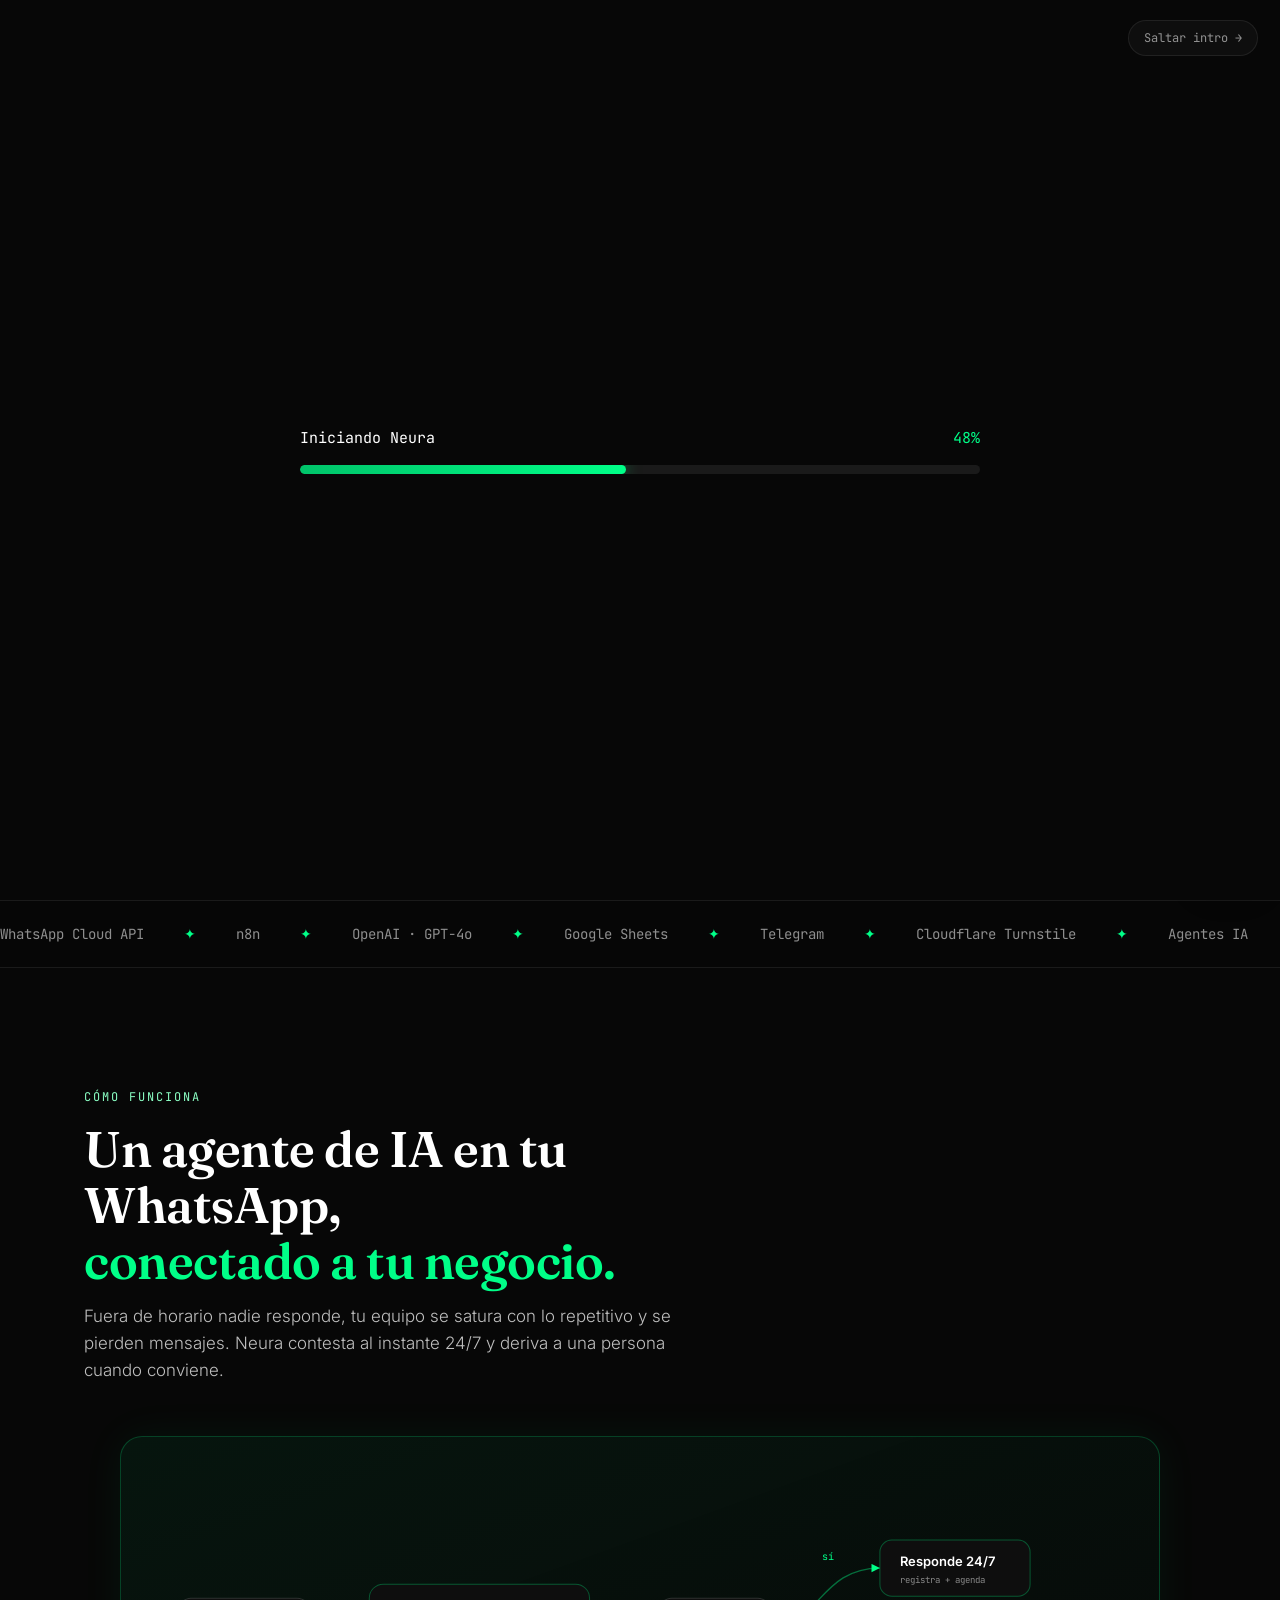
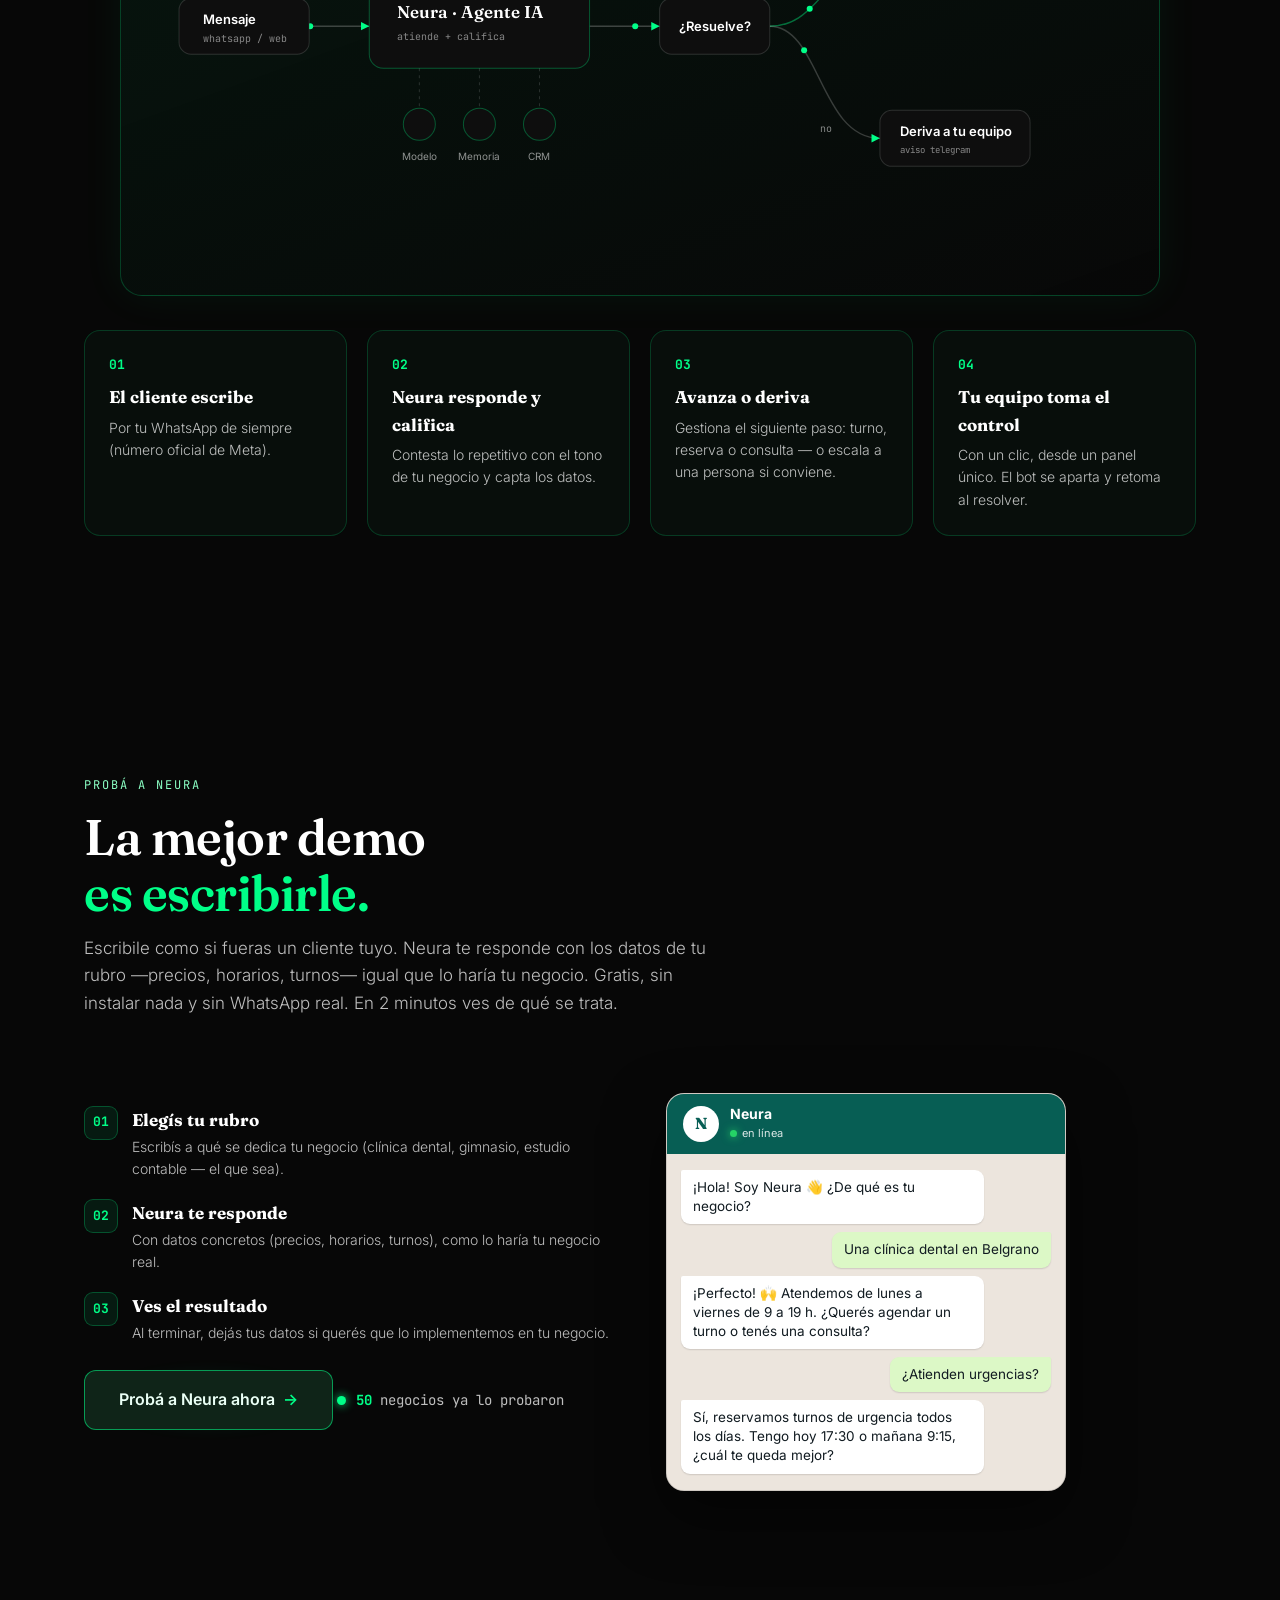
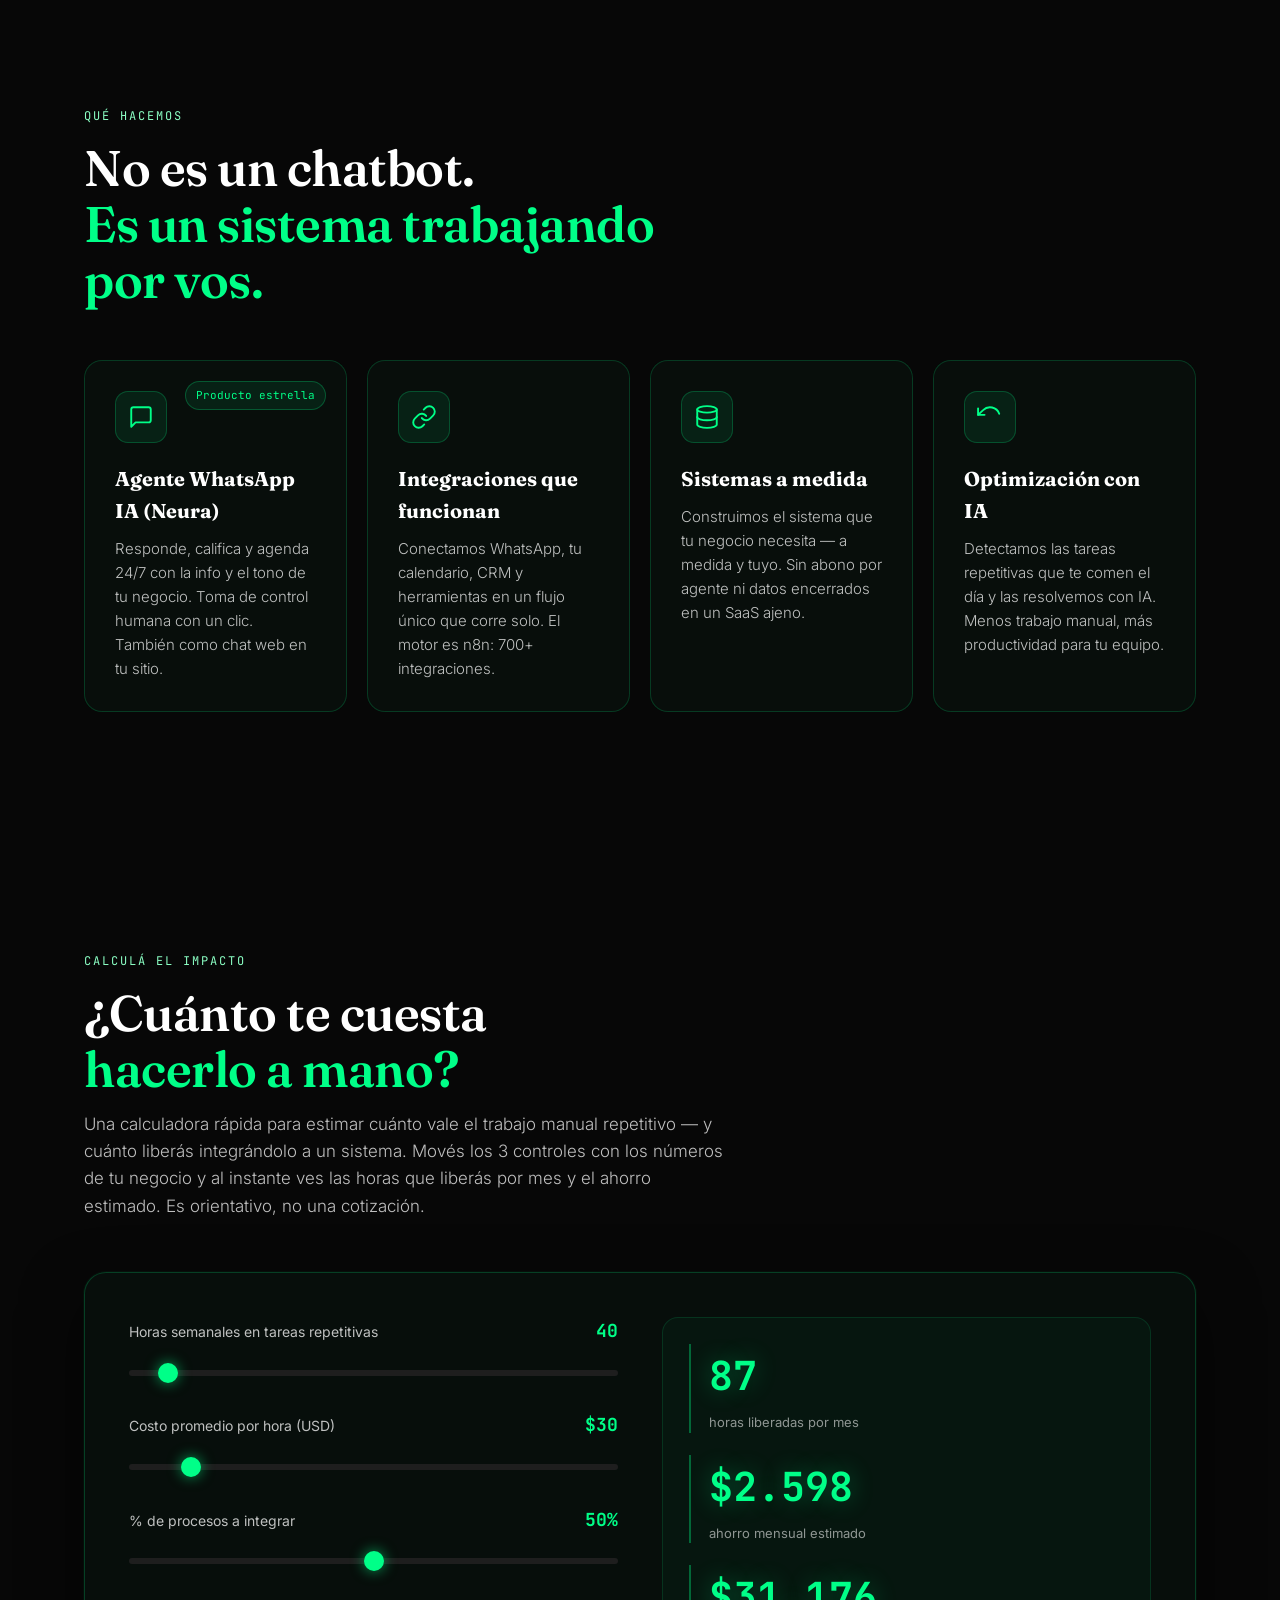
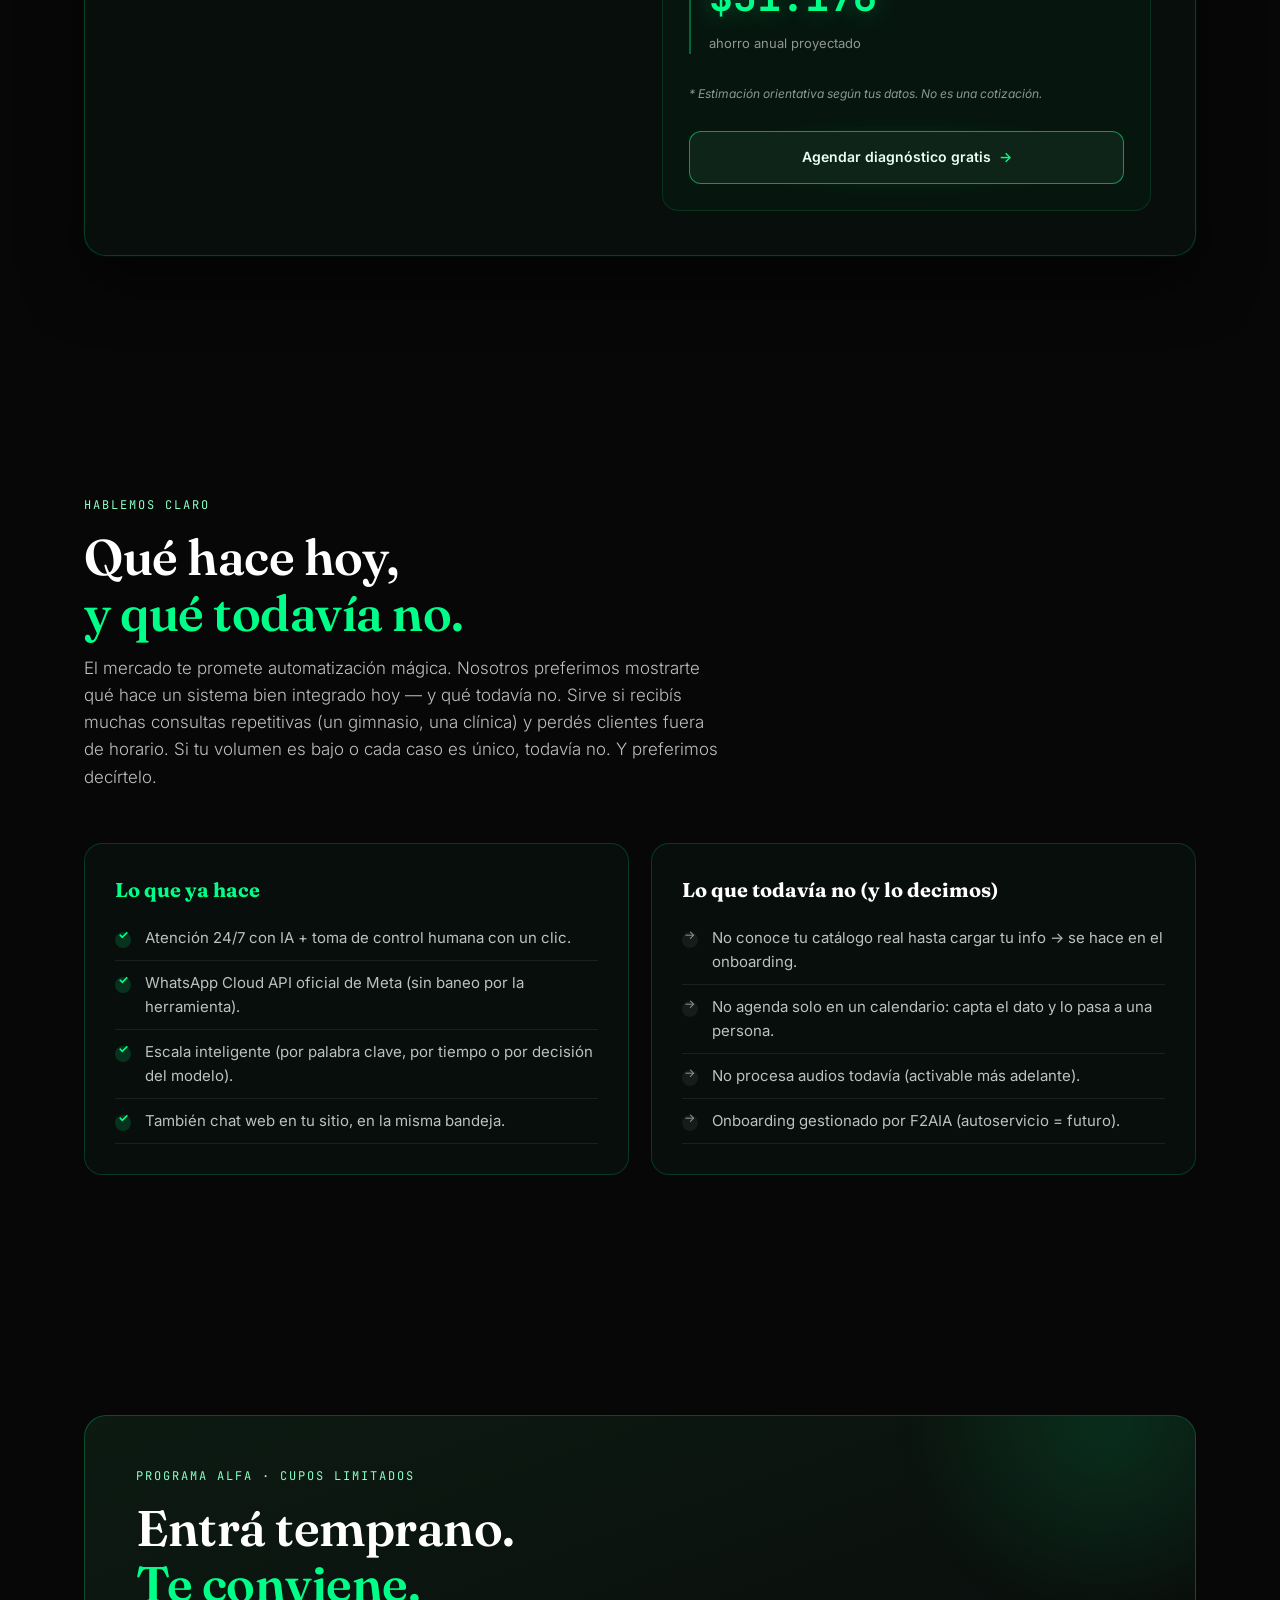
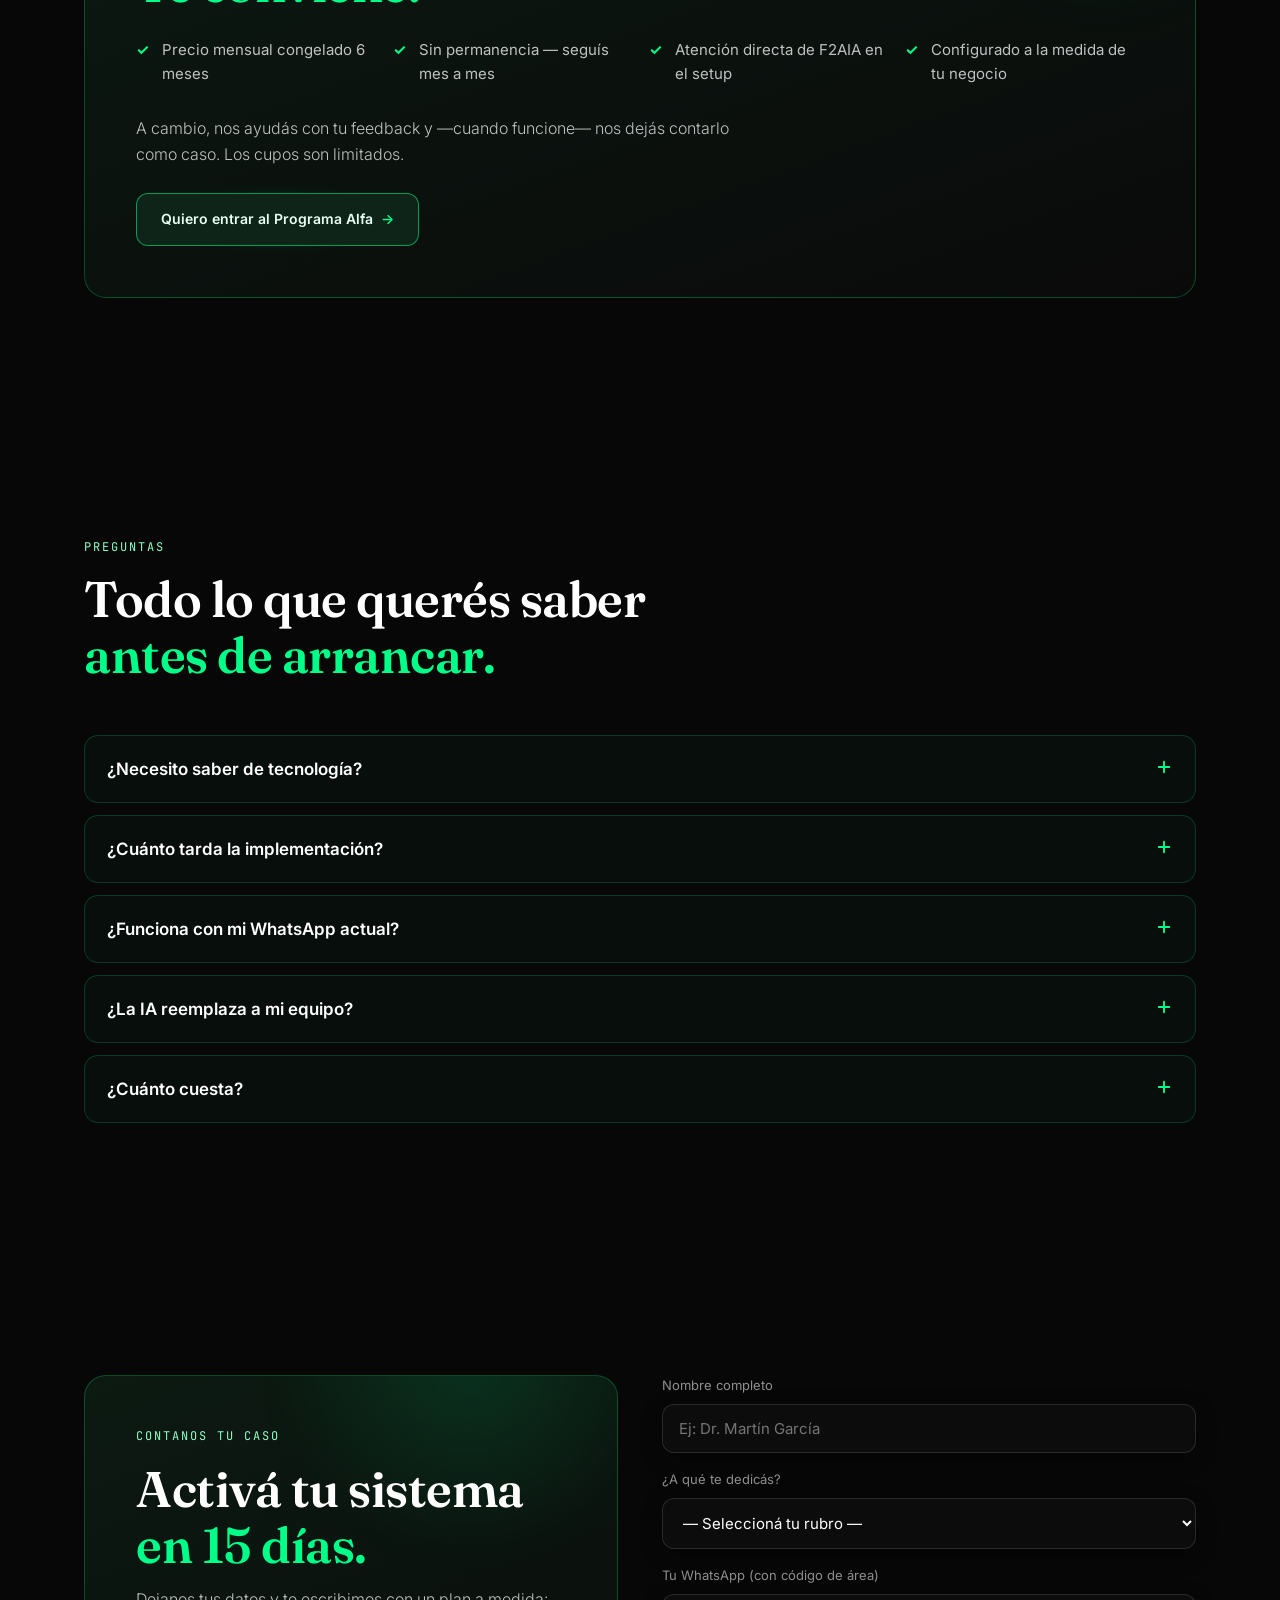
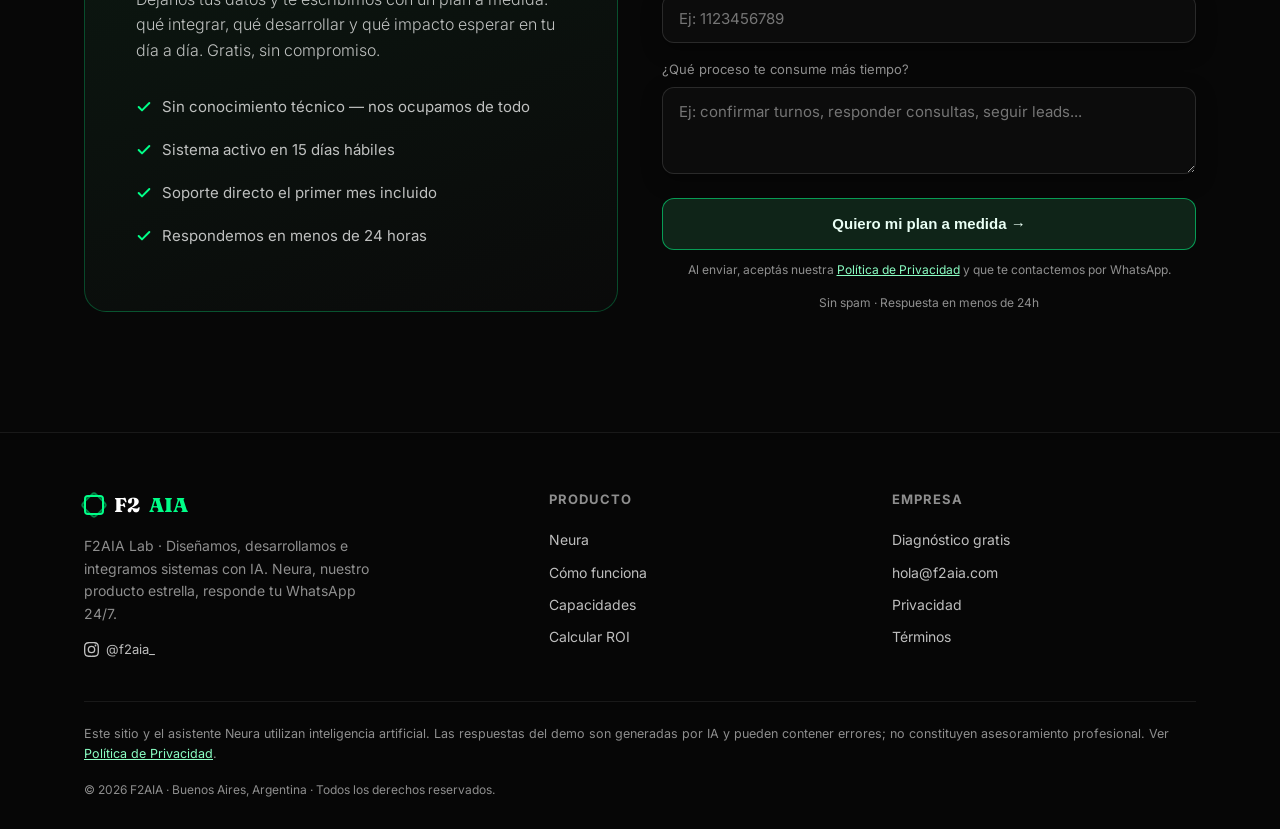
==== commit f2193968: "Integrate Google Tag Manager into index.html Added Google Tag Manager script for tracking. agregue " ====
--- a/index.html
+++ b/index.html
@@ -1,6 +1,15 @@
 <!DOCTYPE html>
 <html lang="es">
 <head>
+  <!-- Google Tag Manager -->
+<script>
+(function(w,d,s,l,i){w[l]=w[l]||[];w[l].push({'gtm.start':
+new Date().getTime(),event:'gtm.js'});var f=d.getElementsByTagName(s)[0],
+j=d.createElement(s),dl=l!='dataLayer'?'&l='+l:'';j.async=true;j.src=
+'https://www.googletagmanager.com/gtm.js?id='+i+dl;f.parentNode.insertBefore(j,f);
+})(window,document,'script','dataLayer','GTM-T6D88SHG');
+</script>
+<!-- End Google Tag Manager -->
   <meta charset="UTF-8" />
   <meta name="viewport" content="width=device-width, initial-scale=1.0" />
   <title>F2AIA Lab — IA integrada, lo repetitivo resuelto | Neura · Buenos Aires</title>
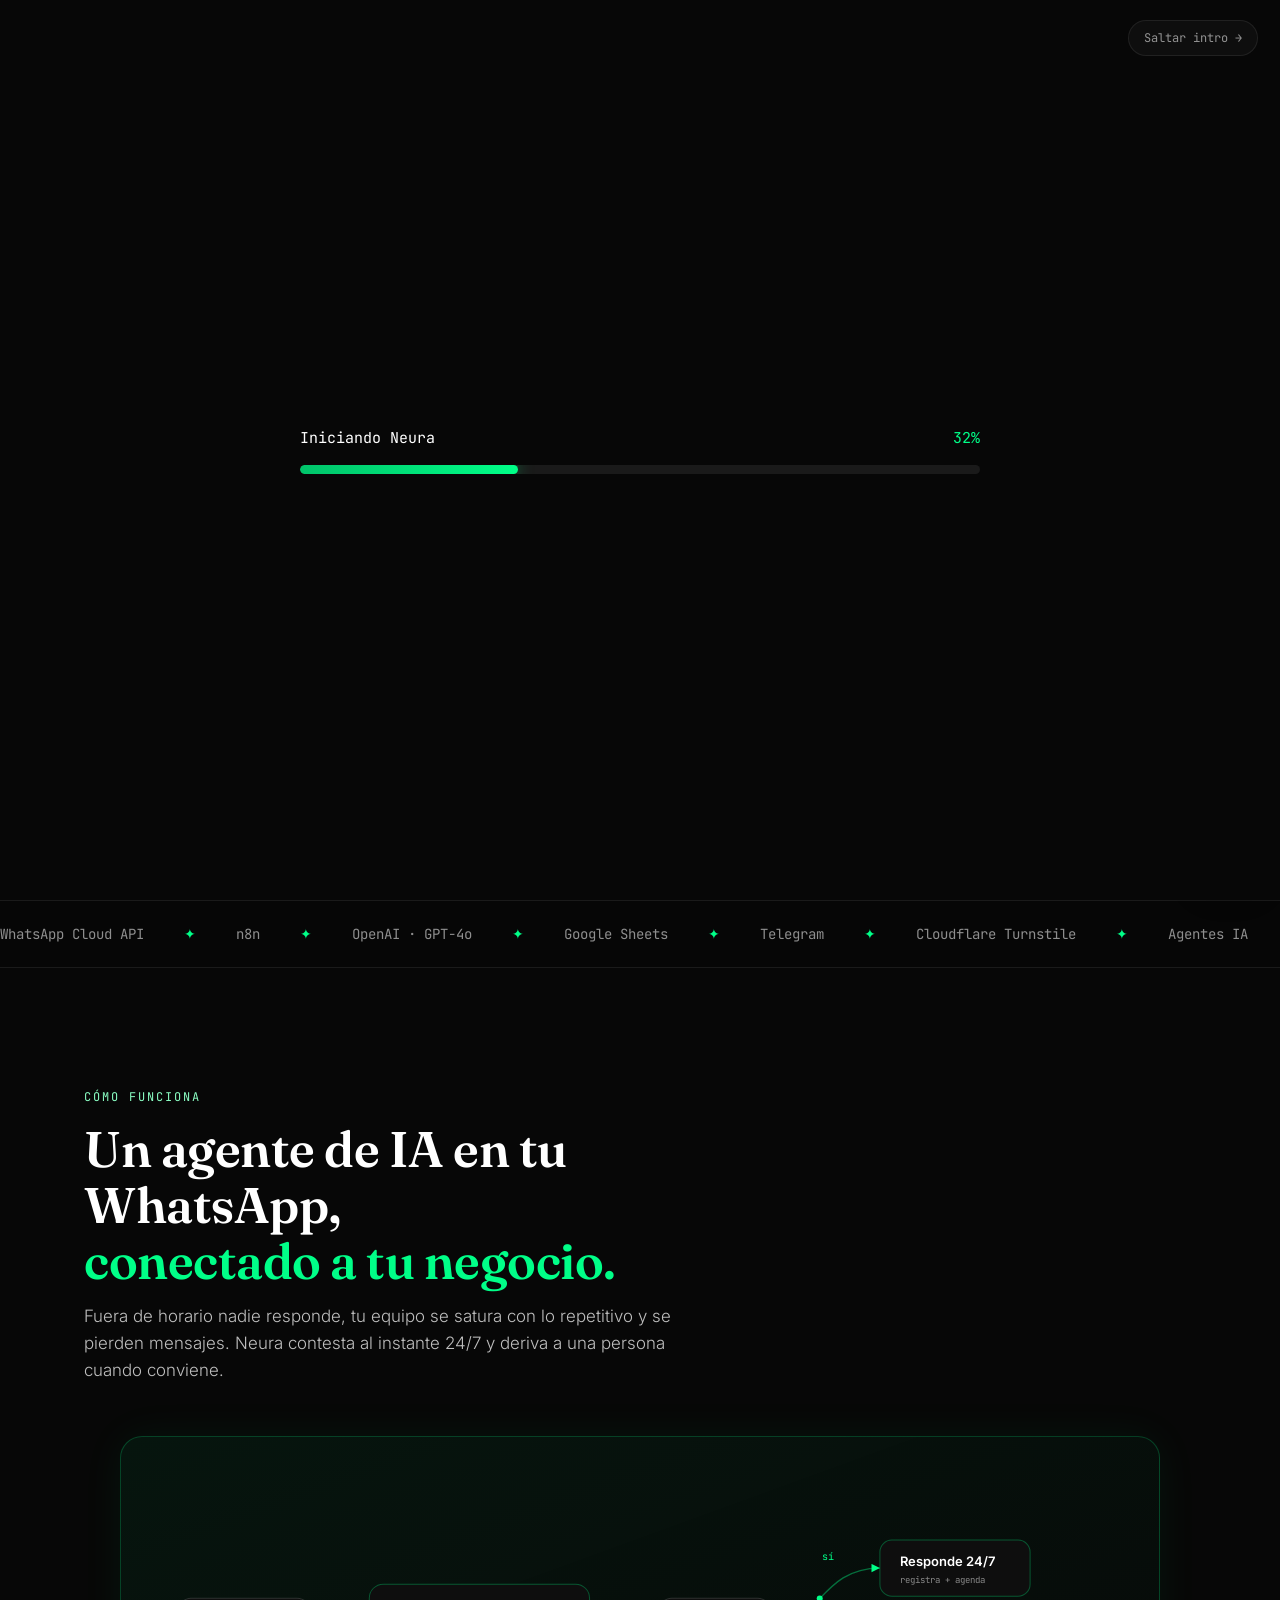
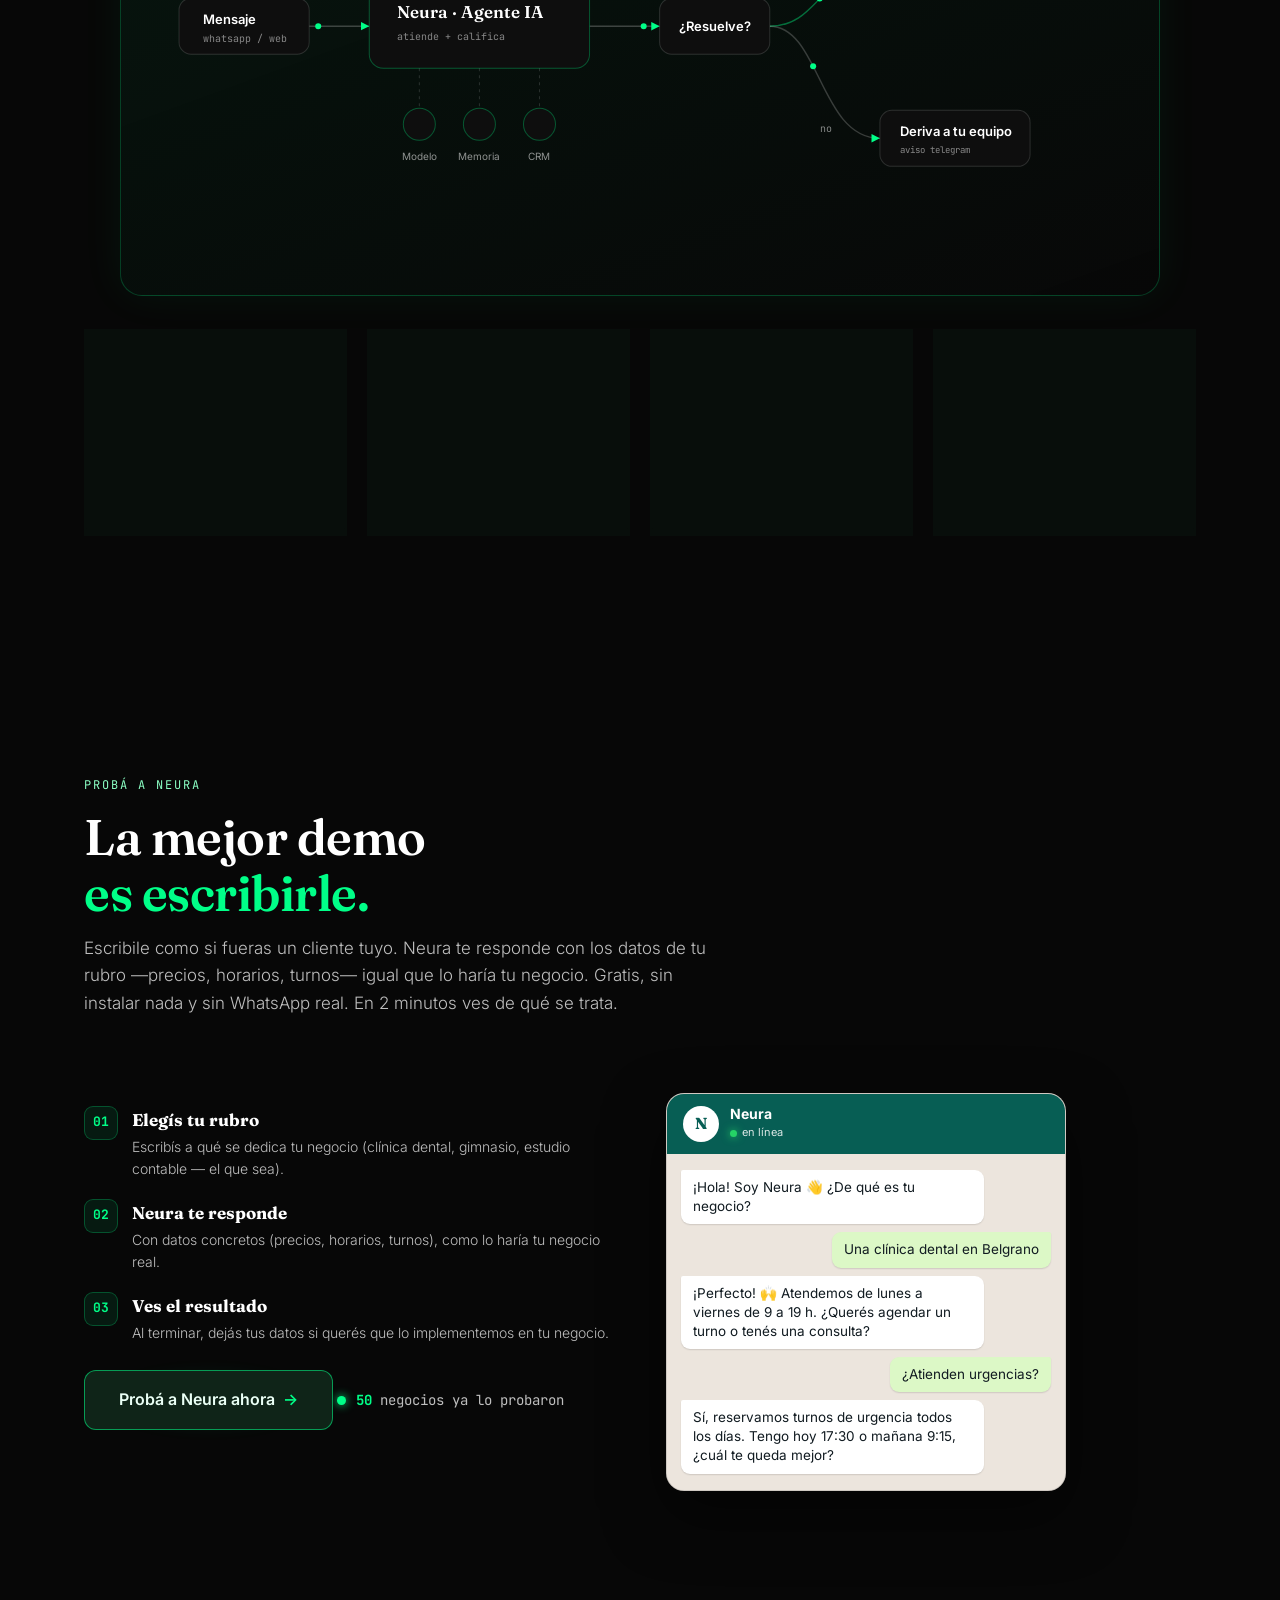
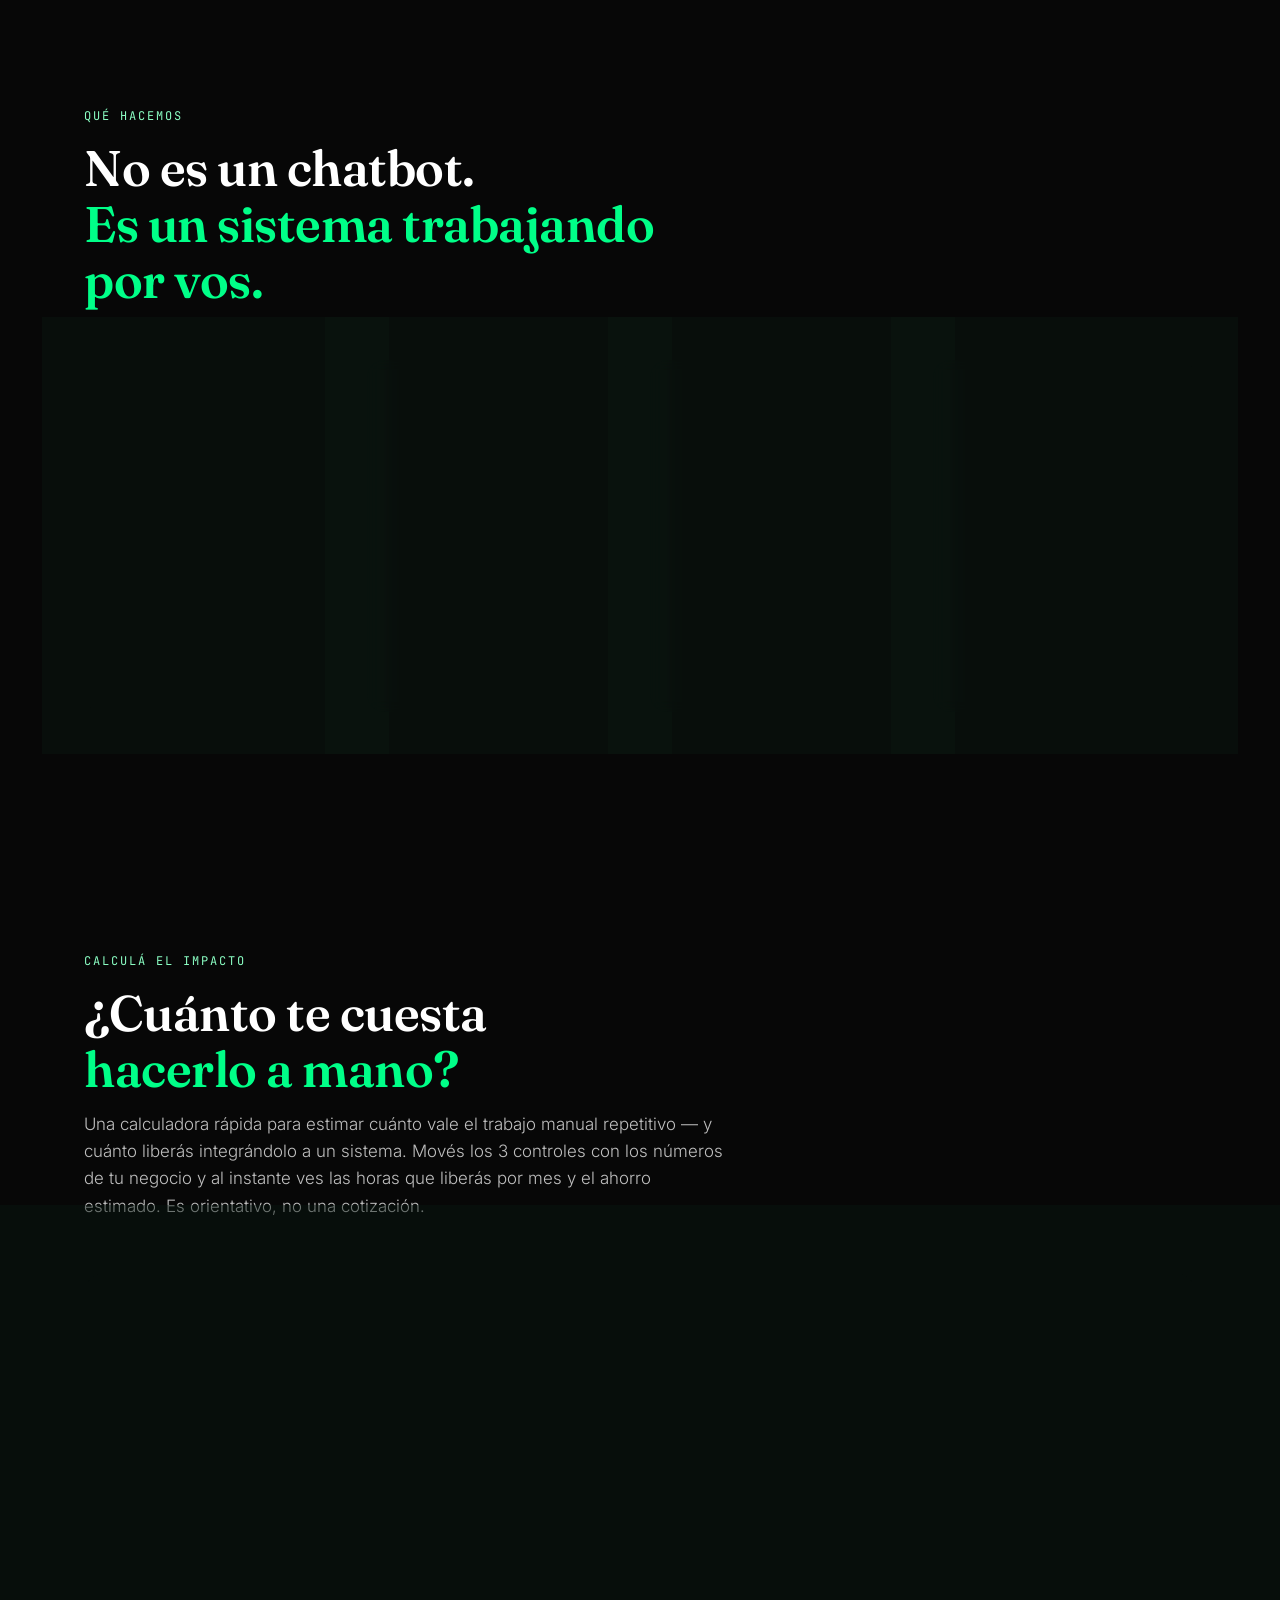
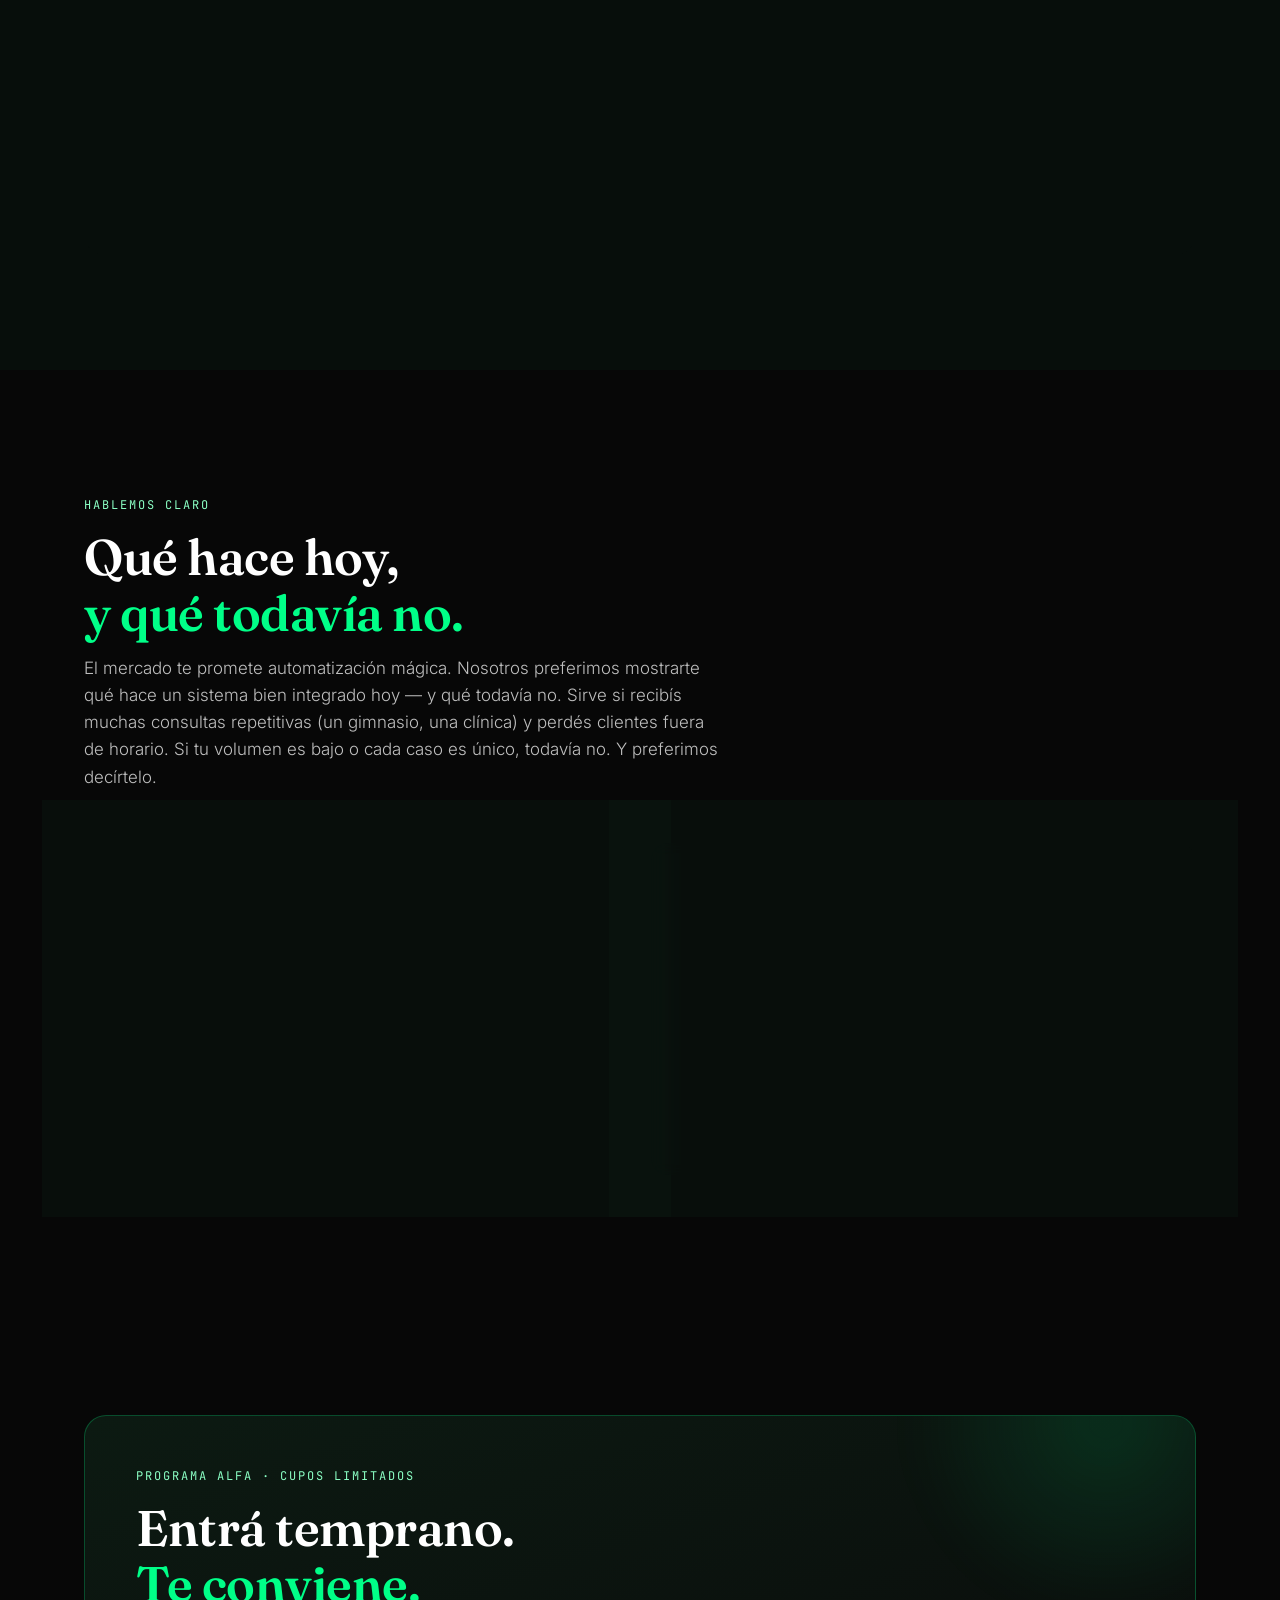
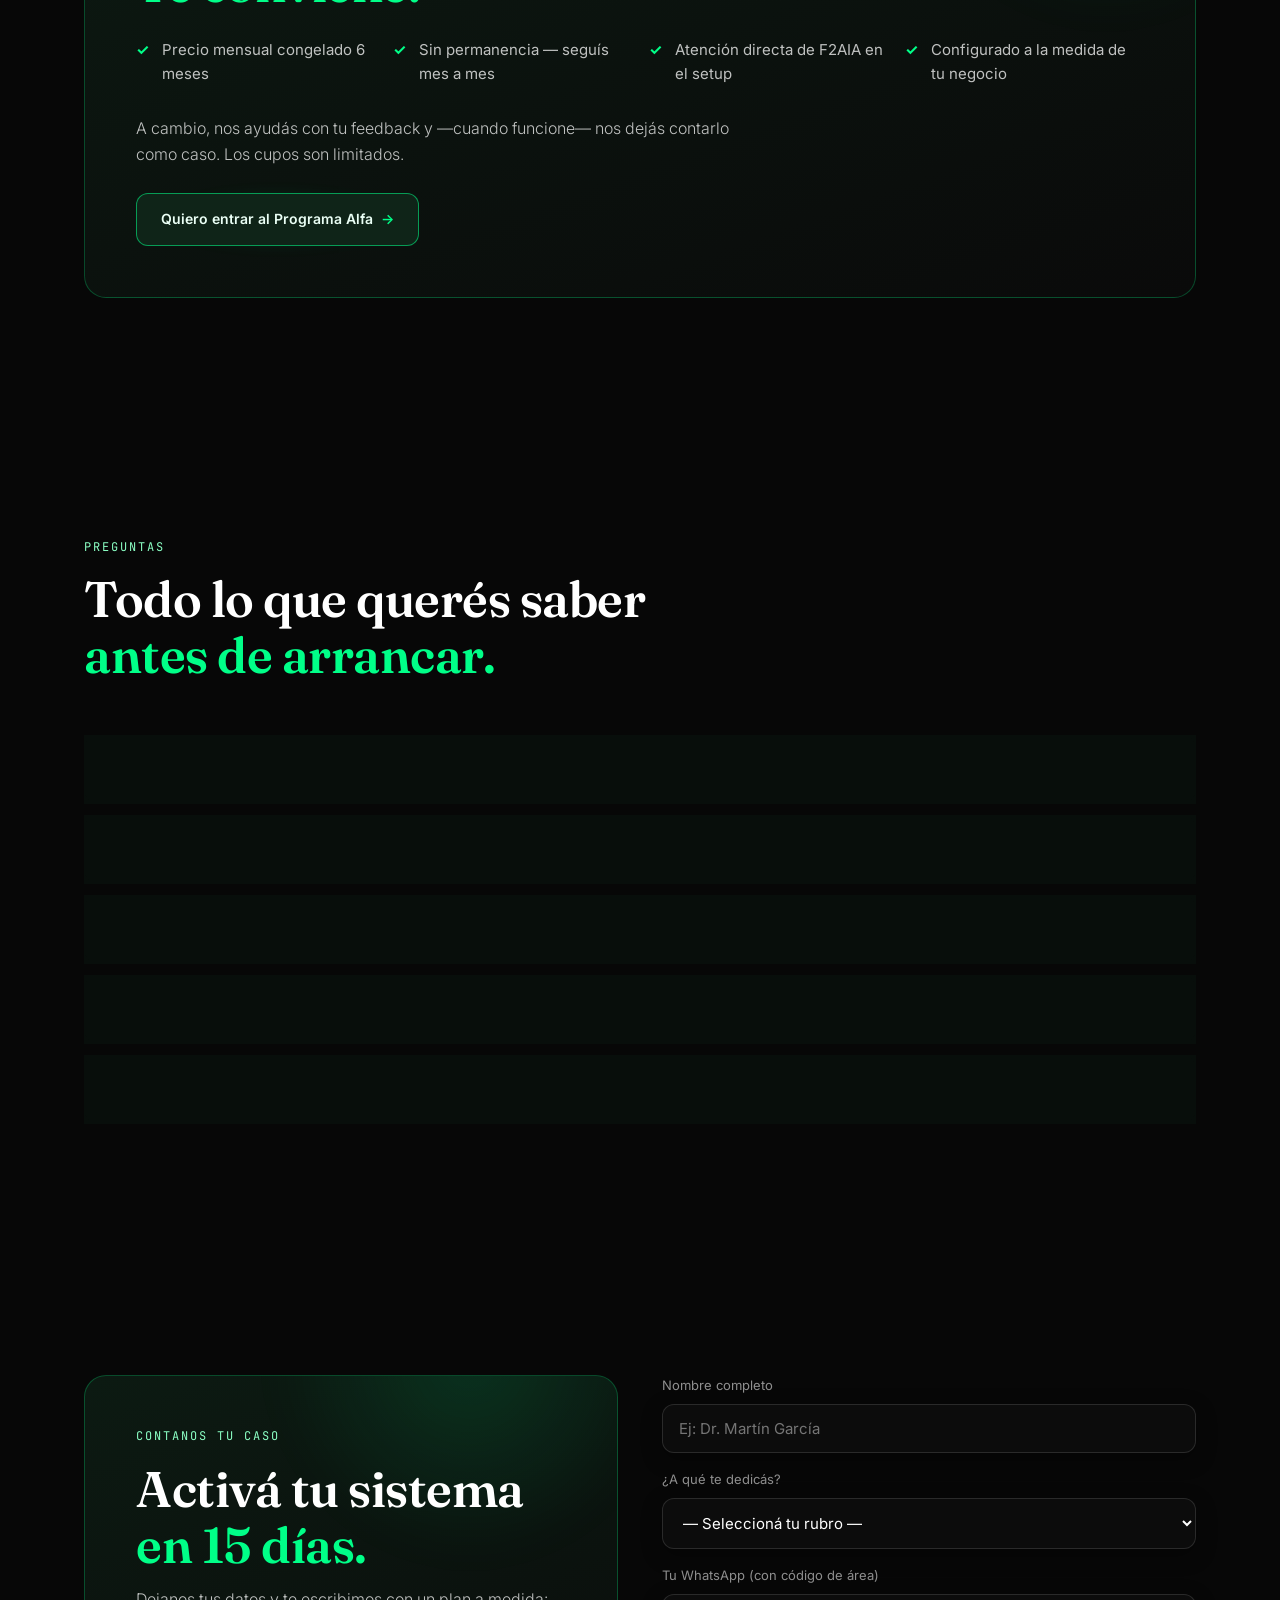
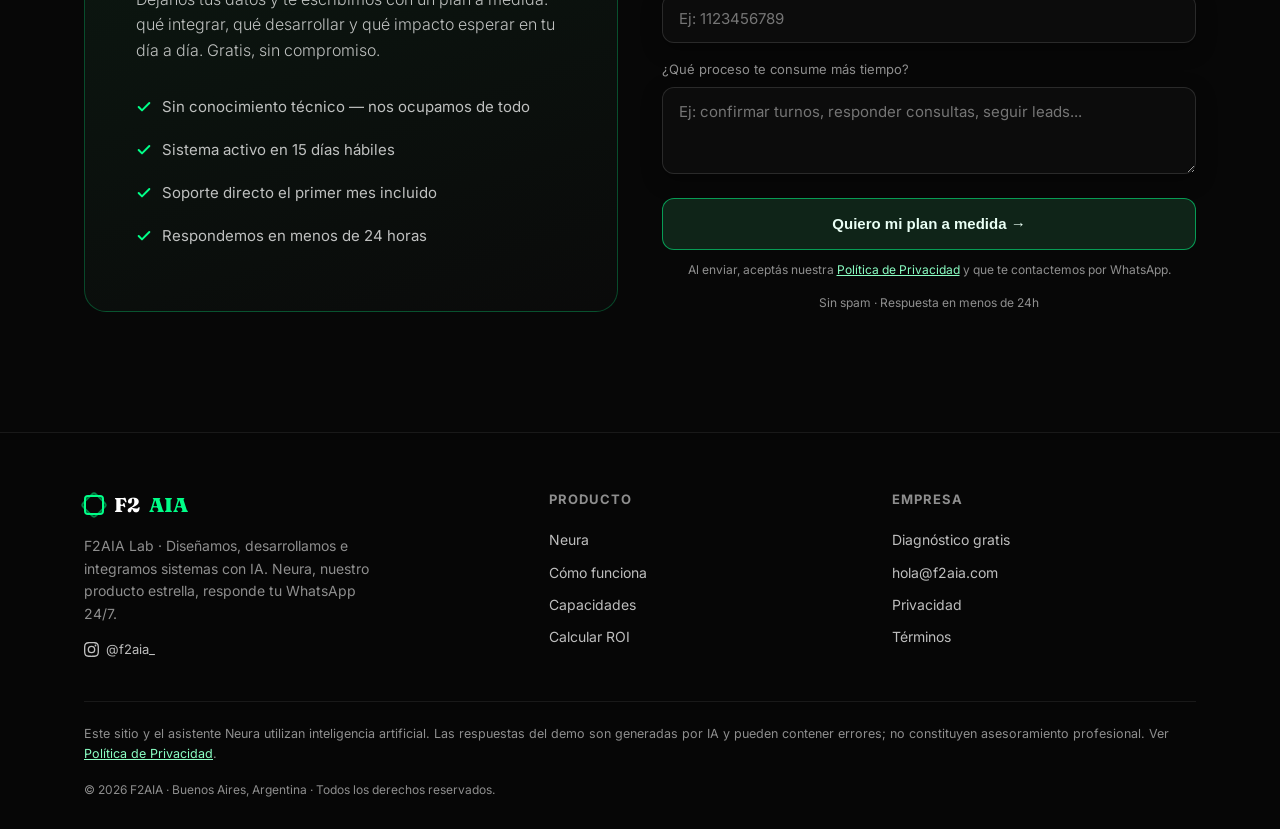
==== commit 3aca0db7: "Integrate Google Tag Manager noscript code Added Google Tag Manager noscript support for tracking." ====
--- a/index.html
+++ b/index.html
@@ -472,6 +472,10 @@
   </style>
 </head>
 <body>
+  <!-- Google Tag Manager (noscript) -->
+<noscript><iframe src="https://www.googletagmanager.com/ns.html?id=GTM-T6D88SHG"
+height="0" width="0" style="display:none;visibility:hidden"></iframe></noscript>
+<!-- End Google Tag Manager (noscript) -->
 
   <!-- FONDO FIJO -->
   <div class="stage" aria-hidden="true">
